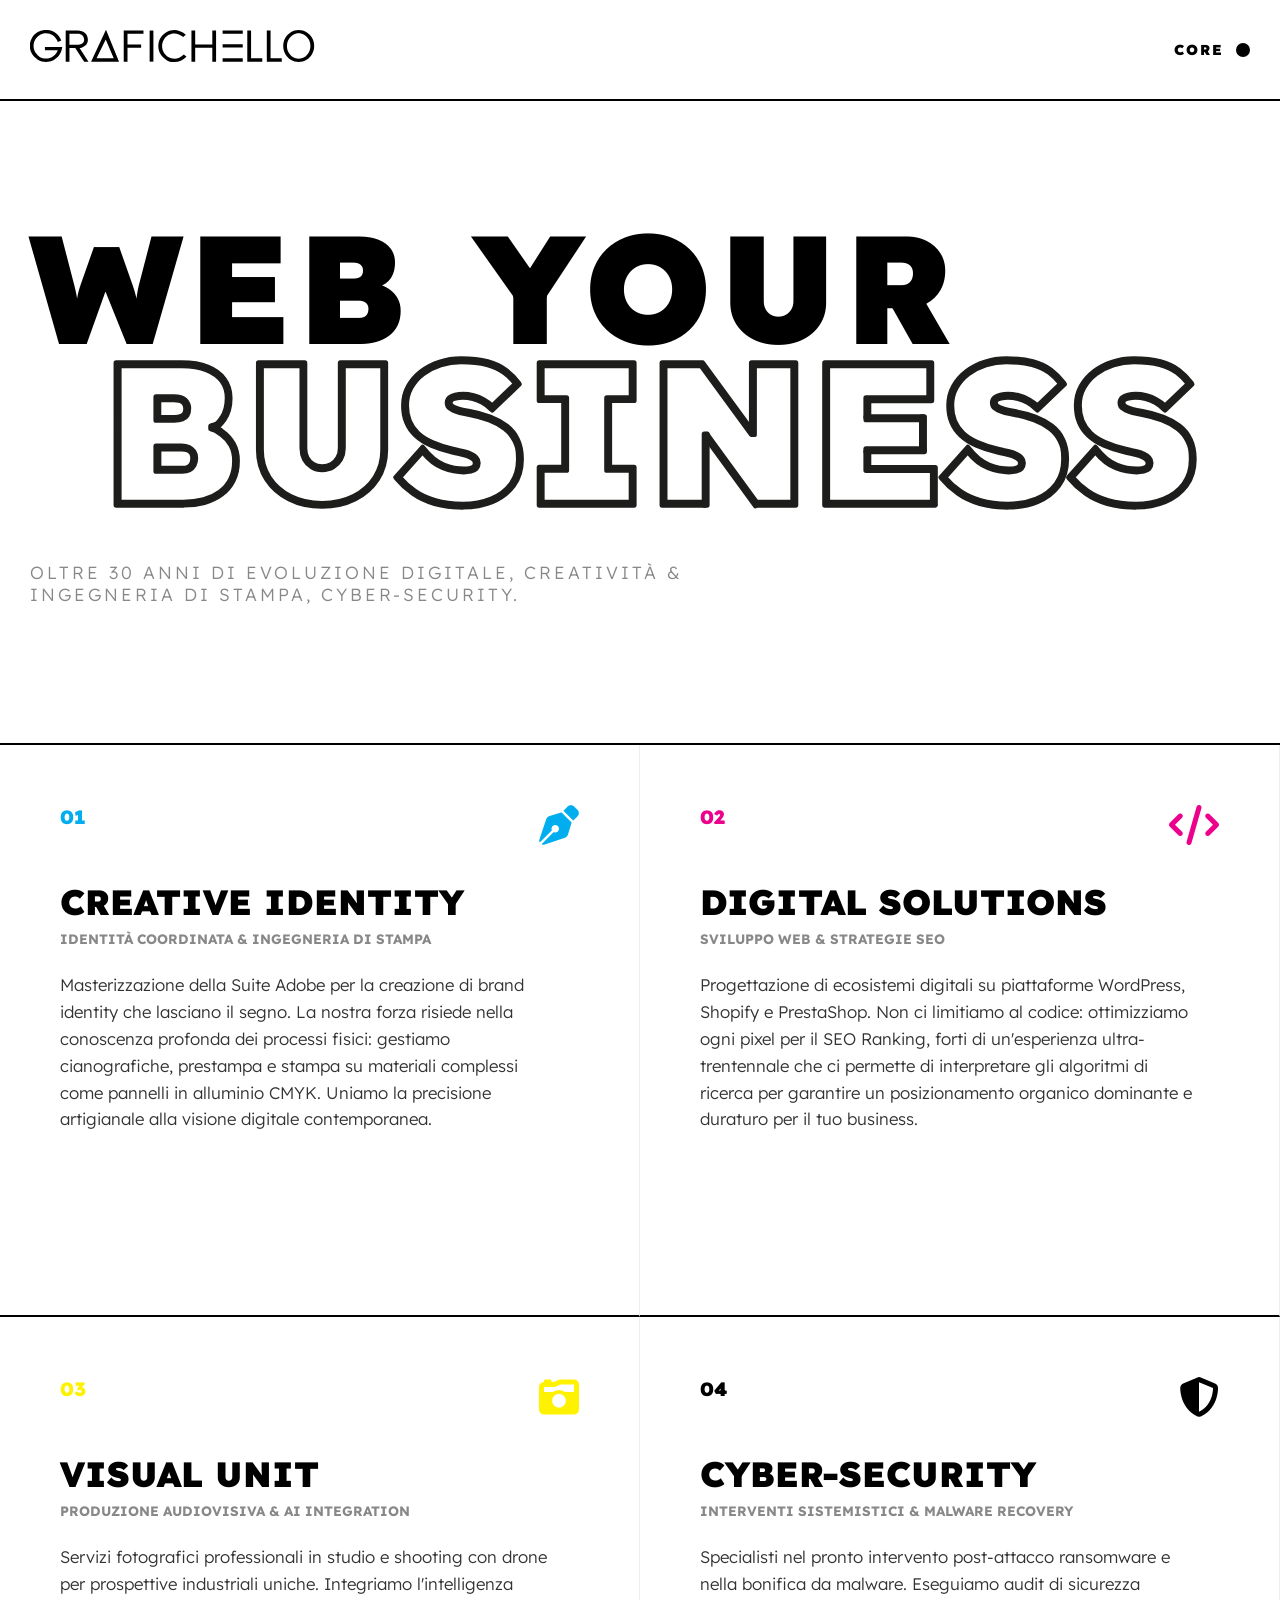
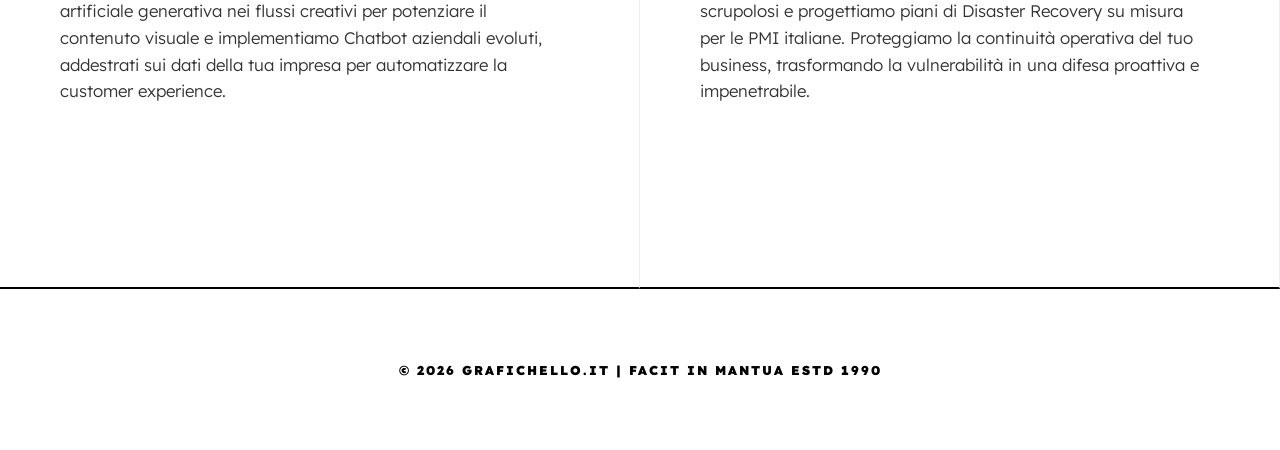
==== index.html @ f099e1cc "Update index.html" ====
<!DOCTYPE html>
<html lang="it">
<head>
    <meta charset="UTF-8">
    <meta name="viewport" content="width=device-width, initial-scale=1.0">
    <title>GRAFICHELLO | WEB YOUR BUSINESS</title>
    <meta name="description" content="Oltre 30 anni di esperienza in Progettazione Grafica, Soluzioni Digitali e Cyber-Security. Eccellenza tecnica a Mantova.">
    <link rel="stylesheet" href="https://cdnjs.cloudflare.com/ajax/libs/font-awesome/6.4.0/css/all.min.css">
    <link href="https://fonts.googleapis.com/css2?family=Lexend+Deca:wght@300;900&display=swap" rel="stylesheet">
    <link rel="stylesheet" href="assets/css/style.css">
    <link rel="icon" type="image/png" href="favicon.png">
    <link rel="apple-touch-icon" href="favicon.png">
</head>
<body>

<nav class="nav-elite">
    <div class="nav-container">
        <div class="logo-area">
            <a href="/">
                <svg id="Livello_1" xmlns="http://www.w3.org/2000/svg" viewBox="200 1150 2450 300" class="logo-grafichello">
  <path d="M266.9,1404.3c-21.1-12.6-37.9-29.1-50.2-49.8-12.4-20.7-18.5-43.6-18.5-68.5s6.1-47.6,18.5-68.3c12.4-20.7,29.1-37.3,50.2-49.8,20.9-12.6,44.5-18.8,70.4-18.8s53.8,7.6,76.9,22.8c23,15.2,41.1,37.7,54.2,67.3l-29.3,12.9c-11.4-26.3-25.9-45.3-43.6-57.1-17.7-11.6-37.1-17.5-58.2-17.5s-37.1,4.8-53.3,14.3c-16,9.7-28.9,22.6-38.8,39.2-9.7,16.4-14.6,34.8-14.6,55s4.9,38.8,14.6,55.2c9.9,16.6,22.8,29.5,38.8,39.2,16.2,9.5,33.9,14.3,53.3,14.3s45.3-7.4,64.3-22.1c18.8-14.6,31-31,36.1-49.1h-109.8v-28.5h149l-3,16.6c-4.4,21.5-12.9,40.7-25.9,57.3-12.9,16.7-28.9,29.9-48.1,39.8-19.2,9.7-40.1,14.6-62.6,14.6s-49.5-6.3-70.4-18.8Z"/>
  <path d="M664.2,1421.3l-76.3-116.2h-49.8v116.2h-32.1v-266.7h102.7c26.3,0,47.7,7.4,64.9,22.4,14.8,14.1,22.4,32.9,22.6,56.7,0,19.6-6.5,35.6-19.2,47.9-7.8,7.2-16.6,12.4-25.9,15.8-14.1,5.1-22.6,7.6-26.1,7.6l76.3,116.2h-37.1ZM617,1276.1c4.8-.4,10.7-1.5,17.7-3.4,7-2.1,13.3-5.5,18.6-10.5,7-6.7,10.5-16,10.5-28s-4.6-28.9-13.7-37.5c-10.3-9.1-24.2-13.7-41.1-13.7h-71v93.4h70c1.1,0,4.2-.2,8.9-.4Z"/>
  <path d="M723.4,1421.3l128-273.6,111.7,273.6h-239.7ZM849.2,1230.5l-78.8,162.3h147.4l-68.7-162.3Z"/>
  <path d="M1003.4,1421.3v-266.7h169.3v28.5h-137v90.4h116.8v28.3h-116.8v119.5h-32.3Z"/>
  <path d="M1225.4,1421.3v-266.7h32.3v266.7h-32.3Z"/>
  <path d="M1368.6,1406.2c-21.1-12.6-37.9-29.1-50.2-49.8s-18.5-43.6-18.5-68.5,6.1-47.6,18.5-68.3c12.4-20.7,29.1-37.3,50.2-49.8,20.9-12.6,44.5-18.8,70.2-18.8s65.8,12.9,97,38.8l-22.8,19.8c-25.1-20-49.7-30.1-74.2-30.1s-36.9,4.8-53.1,14.3c-16,9.7-28.9,22.6-38.8,39.2-9.7,16.4-14.6,34.8-14.6,55s4.9,38.8,14.6,55.2c9.9,16.6,22.8,29.5,38.8,39.2,16.2,9.5,33.9,14.3,53.1,14.3,27.4,0,54-12,79.9-36l23,19.6c-31.6,29.9-66,44.7-102.9,44.7s-49.1-6.3-70.2-18.6Z"/>
  <path d="M1762.7,1421.3v-118.9h-146.7v118.9h-32.1v-266.7h32.1v119.3h146.7v-119.3h32.3v266.7h-32.3Z"/>
  <path d="M1851,1182.5v-28.3h172.7v28.3h-172.7ZM1851,1300.5v-28.3h172.5v28.3h-172.5ZM1851,1421.3v-28.5h172.5v28.5h-172.5Z"/>
  <path d="M2062.6,1421.3v-266.7h32.3v238.2h96.1v28.5h-128.4Z"/>
  <path d="M2229.8,1421.3v-266.7h32.3v238.2h96.1v28.5h-128.4Z"/>
  <path d="M2435.9,1405.5c-20.2-12.6-36.1-29.3-47.9-50-11.6-20.5-17.5-43.4-17.5-68.1s5.9-47.6,17.5-68.3c11.8-20.5,27.8-37.3,47.9-49.8s42.4-18.8,67.2-18.8,47.2,6.3,67.3,18.8c20.2,12.6,36.1,29.3,47.9,49.8,11.6,20.7,17.5,43.4,17.5,68.3s-5.9,47.6-17.5,68.1c-11.8,20.7-27.8,37.5-47.9,50-20.2,12.6-42.6,18.8-67.3,18.8s-47-6.3-67.2-18.8ZM2553,1381.5c15-9.5,27.2-22.6,36.5-39,9.3-16.6,13.9-34.8,13.9-55.2s-4.6-38.6-13.9-55.2c-9.3-16.4-21.5-29.5-36.5-39-15.2-9.5-31.8-14.3-50-14.3s-34.6,4.8-49.8,14.3c-15,9.5-27.2,22.6-36.5,39-9.3,16.6-14.1,34.8-14.1,55.2s4.8,38.6,14.1,55.2c9.3,16.4,21.5,29.5,36.5,39,15.2,9.5,31.8,14.3,49.8,14.3s34.8-4.8,50-14.3Z"/>
</svg>
            </a>
        </div>
        
        <div class="nav-trigger" id="menuToggle">
            <span class="trigger-text" id="triggerText">CORE</span>
            <div class="dot"></div>
        </div>
    </div>
</nav>

<div class="menu-overlay" id="menuOverlay">
    <ul class="nav-massive">
        <li class="h-cyan"><a href="#creative">01_CREATIVE IDENTITY</a></li>
        <li class="h-magenta"><a href="#digital">02_DIGITAL SOLUTIONS</a></li>
        <li class="h-yellow"><a href="#visual">03_VISUAL UNIT</a></li>
        <li class="h-black"><a href="#security">04_CYBER-SECURITY</a></li>
    </ul>
</div>

<header class="hero-brutal">
  <h1 class="hero-title">
    WEB YOUR <br>
    <span class="business-svg-container">
        <svg id="Livello_1" xmlns="http://www.w3.org/2000/svg" viewBox="0 1000 2834 400" preserveAspectRatio="xMinYMid meet">
            <style>
                /* Classe per svuotare le lettere e fare solo il bordo */
                .business-outline { 
                    fill: none !important; 
                    stroke: #1d1d1b; /* Colore nero, puoi cambiarlo in CSS */
                    stroke-width: 12px; 
                    stroke-linejoin: round; 
                }
            </style>
            <g class="business-outline">
                <path d="M356.9,1355.6h-156.8v-330.2h152.2c23.7,0,44.1,3.3,60.6,10,16.7,6.7,29.6,16.2,38.4,28.4,8.8,12.2,13.3,26.7,13.3,43s-4.6,36.8-13.8,49.9l-.9,1.2c-6.3,9.1-9.4,13.6-18.4,17.2,4.2,1.7,6.6,3.5,10.3,6.4,1.4,1.1,3.1,2.3,5.1,3.8,10.8,7.8,19.4,17.4,25.5,28.6,6.1,11.2,9.2,24.2,9.2,38.5s-3.2,32.7-9.6,45.6c-6.4,12.9-15.5,23.8-27.1,32.4-11.5,8.5-25,14.9-39.9,19-14.8,4.1-31.1,6.1-48.3,6.1ZM206.6,1349.1h150.4c16.6,0,32.3-2,46.6-5.9,14.2-3.9,26.9-9.9,37.8-18,10.8-8,19.2-18.1,25.2-30.1,5.9-12,8.9-26.4,8.9-42.7s-2.8-25.2-8.4-35.5c-5.6-10.3-13.5-19.2-23.6-26.4-2.1-1.5-3.8-2.8-5.3-3.9-5.6-4.3-7.5-5.7-18.2-8.3v-6.2c15.2-3.9,16.9-6.3,24.9-17.8l.9-1.2c8.4-12,12.6-27.6,12.6-46.3s-4.1-28.2-12.1-39.3c-8.1-11.2-20.1-20-35.6-26.2-15.7-6.3-35.3-9.5-58.2-9.5h-145.7v317.4ZM354.2,1276.9h-61.5v-58.2h59.2c6.9,0,12.8,1.1,17.5,3.3,4.9,2.3,8.6,5.5,11.3,9.5,2.7,4.1,4,9.1,4,14.9s-1.2,11.9-3.6,16.5c-2.5,4.8-6.1,8.4-10.7,10.7-4.4,2.2-9.9,3.3-16.2,3.3ZM299.1,1270.5h55.1c5.3,0,9.8-.9,13.4-2.7,3.4-1.7,6-4.3,7.8-7.9,1.9-3.7,2.9-8.2,2.9-13.6s-1-8.4-2.9-11.4c-2-3-4.9-5.4-8.6-7.2-3.9-1.8-8.9-2.7-14.8-2.7h-52.8v45.4ZM335.2,1158.5h-42.5v-54.5h41.6c12,0,20.6,2.5,26,7.6,5.4,5.1,8.2,11.7,8.2,19.7s-1.2,10.7-3.4,14.8c-2.4,4.2-6.2,7.4-11.3,9.5-4.9,2-11.1,3-18.6,3ZM299.1,1152.1h36.1c6.6,0,12.1-.9,16.1-2.5,3.8-1.6,6.5-3.8,8.1-6.7,1.7-3,2.6-6.9,2.6-11.6s-2-11.1-6.2-15c-4.2-3.9-11.4-5.8-21.6-5.8h-35.2v41.7Z"/>
                <path d="M678.4,1358.3c-28.4,0-54.1-5.6-76.1-16.8-22.2-11.2-39.8-26.7-52.4-46.2-12.6-19.5-19-42.2-19-67.4v-202.6h107.3v198.4c0,8.4,1.7,15.9,5.2,22.3,3.4,6.4,8.2,11.5,14.3,15.2,6.1,3.7,13.1,5.5,20.8,5.5s15.7-1.9,22-5.6c6.3-3.7,11.3-8.8,15-15.3,3.7-6.4,5.6-13.9,5.6-22.2v-198.4h104.9v202.6c0,25.2-6.4,47.9-19,67.4-12.6,19.5-30.2,35.1-52.4,46.2-22.1,11.1-47.7,16.8-76.1,16.8ZM537.3,1031.8v196.1c0,23.9,6.1,45.4,18,63.9,12,18.5,28.7,33.3,49.9,44,21.2,10.7,45.8,16.1,73.3,16.1s52.1-5.4,73.3-16.1c21.1-10.6,37.9-25.4,49.9-44,11.9-18.5,18-40,18-63.9v-196.1h-92.1v192c0,9.5-2.2,18-6.4,25.4-4.3,7.4-10.1,13.3-17.3,17.6-7.3,4.3-15.7,6.5-25.2,6.5s-17-2.2-24.1-6.5c-7.1-4.3-12.7-10.2-16.7-17.7-3.9-7.4-5.9-15.9-5.9-25.3v-192h-94.4Z"/>
                <path d="M1005.4,1360.2c-24.5,0-46.5-2.8-65.4-8.2-18.9-5.5-35.7-13.3-50-23.4-14.2-10-27.1-21.8-38.3-35.3l-1.8-2.1,62.2-69.7,2.4,3c15,19.2,30.8,32,46.9,38.1,16.4,6.2,31.9,9.3,46.3,9.3s10.7-.5,15-1.5c4-.9,7.1-2.4,9.1-4.5,1.9-1.9,2.8-4.4,2.8-7.9s-1-5.8-3.1-8c-2.3-2.5-5.5-4.6-9.4-6.5-4.2-1.9-8.7-3.6-13.6-4.9-5-1.4-9.9-2.5-14.6-3.4-4.8-.9-9.1-1.9-12.9-2.8-18.5-4.3-35.1-9.7-49.1-15.9-14.1-6.3-26.1-13.9-35.6-22.8-9.6-8.9-16.8-19.3-21.4-30.8-4.6-11.4-6.9-24.4-6.9-38.7s3.8-31.2,11.3-44.6c7.4-13.3,17.5-24.8,30-34.3,12.4-9.4,26.7-16.8,42.6-21.8,15.8-5,32.4-7.5,49.3-7.5,24.5,0,45.3,2.3,61.9,6.8,16.7,4.6,30.9,11.2,42.2,19.7,11.3,8.5,21.2,18.5,29.4,29.8l1.6,2.3-62.5,60-2.2-2.1c-6.6-6.3-13.5-11.5-20.6-15.5-7.1-4-14.5-7-22.1-8.9-14.5-3.7-30.1-3.5-39.9-1.4-4.4,1-7.8,2.5-10.2,4.4-2,1.7-3,3.9-3,7s1.3,5.3,4,7.4c3.3,2.4,7.5,4.5,12.6,6.3,5.3,1.8,10.6,3.2,15.8,4.3,5.4,1.1,9.9,1.9,13.5,2.5,17.1,3.1,33,7.4,47.3,12.9,14.4,5.5,27.2,12.5,38,20.8,11,8.5,19.6,19.1,25.5,31.7,5.9,12.6,8.9,27.6,8.9,44.6,0,24.3-6.2,45.1-18.4,61.6-12.2,16.4-28.7,29-49.2,37.4-20.3,8.3-43.3,12.5-68.3,12.5ZM858.4,1291.3c10.4,12.1,22.3,22.9,35.3,32,13.7,9.6,29.9,17.2,48.1,22.4,18.3,5.3,39.7,8,63.6,8s46.3-4,65.9-12c19.4-7.9,35-19.8,46.5-35.2,11.4-15.4,17.2-34.8,17.2-57.8s-2.8-30.2-8.3-41.9c-5.5-11.7-13.4-21.5-23.6-29.3-10.3-7.9-22.6-14.6-36.4-19.9-13.9-5.3-29.5-9.5-46.1-12.6-3.7-.6-8.3-1.5-13.7-2.6-5.5-1.1-11.1-2.6-16.6-4.5-5.7-2-10.5-4.4-14.3-7.2-4.4-3.2-6.6-7.4-6.6-12.5s1.8-9,5.3-12c3.2-2.6,7.5-4.6,12.9-5.8,10.8-2.3,27.4-2.5,42.9,1.4,8.1,2.1,16.1,5.3,23.7,9.6,6.8,3.8,13.4,8.6,19.7,14.3l54.1-51.9c-7.5-9.9-16.3-18.7-26.3-26.2-10.7-8-24.2-14.3-40.1-18.7-16-4.4-36.3-6.6-60.2-6.6s-32.2,2.4-47.4,7.2c-15.2,4.8-28.8,11.8-40.7,20.8-11.8,8.9-21.3,19.8-28.3,32.3-6.9,12.4-10.5,26.3-10.5,41.5s2.2,25.6,6.5,36.3c4.3,10.6,10.9,20.2,19.8,28.5,8.9,8.4,20.3,15.6,33.8,21.6,13.6,6.1,29.8,11.3,48,15.5,3.7.9,7.9,1.8,12.6,2.8,4.9.9,9.9,2.1,15,3.5,5.2,1.4,10.1,3.2,14.6,5.3,4.7,2.2,8.5,4.8,11.4,7.9,3.2,3.4,4.8,7.6,4.8,12.4s-1.6,9.4-4.6,12.5c-2.9,2.9-7,5-12.2,6.2-4.8,1.1-10.3,1.7-16.5,1.7-15.1,0-31.5-3.3-48.5-9.7-16.4-6.2-32.3-18.6-47.3-37.1l-53.4,59.8Z"/>
                <path d="M1403.2,1355.6h-220.1v-87.4h56.9v-155.5h-56.9v-87.4h220.1v87.4h-56.9v155.5h56.9v87.4ZM1189.5,1349.1h207.3v-74.5h-56.9v-168.3h56.9v-74.5h-207.3v74.5h56.9v168.3h-56.9v74.5Z"/>
                <polygon points="1778.8 1355.6 1685.4 1355.6 1685.4 1349.1 1772.3 1349.1 1772.3 1031.8 1682.6 1031.8 1682.6 1191.7 1676.1 1191.7 1559.3 1031.8 1474.9 1031.8 1474.9 1349.1 1567.9 1349.1 1567.9 1355.6 1468.5 1355.6 1468.5 1025.4 1562.6 1025.4 1676.1 1180.9 1676.1 1025.4 1778.8 1025.4 1778.8 1355.6"/>
                <path d="M2103,1355.6h-256.7v-330.2h248.3v87.4h-146.2v38.8h-6.4v-45.2h146.2v-74.5h-235.5v317.4h243.8v-74.5h-154.5v-43.7h6.4v37.3h154.5v87.4ZM2077.6,1226.5h-6.4v-75.9h6.4v75.9Z"/>
                <path d="M2271.9,1360.2c-24.5,0-46.5-2.8-65.4-8.2-18.9-5.5-35.7-13.3-50-23.4-14.2-10-27.1-21.8-38.3-35.3l-1.8-2.1,62.2-69.7,2.4,3c15,19.2,30.8,32,46.9,38.1,16.4,6.2,31.9,9.3,46.3,9.3s10.7-.5,15-1.5c4-.9,7.1-2.4,9.1-4.5,1.9-1.9,2.8-4.4,2.8-7.9s-1-5.8-3.1-8c-2.3-2.5-5.5-4.6-9.4-6.5-4.2-1.9-8.7-3.6-13.6-4.9-5-1.4-9.9-2.5-14.6-3.4-4.8-.9-9.1-1.9-12.9-2.8-18.5-4.3-35.1-9.7-49.1-15.9-14.1-6.3-26.1-13.9-35.6-22.8-9.6-8.9-16.8-19.3-21.4-30.8-4.6-11.4-6.9-24.4-6.9-38.7s3.8-31.2,11.3-44.6c7.4-13.3,17.5-24.8,30-34.3,12.4-9.4,26.7-16.8,42.6-21.8,15.8-5,32.4-7.5,49.3-7.5,24.5,0,45.3,2.3,61.9,6.8,16.7,4.6,30.9,11.2,42.2,19.7,11.3,8.5,21.2,18.5,29.4,29.8l1.6,2.3-62.5,60-2.2-2.1c-6.6-6.3-13.5-11.5-20.6-15.5-7.1-4-14.5-7-22.1-8.9-14.5-3.7-30.1-3.5-39.9-1.4-4.4,1-7.8,2.5-10.2,4.4-2,1.7-3,3.9-3,7s1.3,5.3,4,7.4c3.3,2.4,7.5,4.5,12.6,6.3,5.3,1.8,10.6,3.2,15.8,4.3,5.4,1.1,9.9,1.9,13.5,2.5,17.1,3.1,33,7.4,47.3,12.9,14.4,5.5,27.2,12.5,38,20.8,11,8.5,19.6,19.1,25.5,31.7,5.9,12.6,8.9,27.6,8.9,44.6,0,24.3-6.2,45.1-18.4,61.6-12.2,16.4-28.7,29-49.2,37.4-20.3,8.3-43.3,12.5-68.3,12.5ZM2124.9,1291.3c10.4,12.1,22.3,22.9,35.3,32,13.7,9.6,29.9,17.2,48.1,22.4,18.3,5.3,39.7,8,63.6,8s46.3-4,65.9-12c19.4-7.9,35-19.8,46.5-35.2,11.4-15.4,17.2-34.8,17.2-57.8s-2.8-30.2-8.3-41.9c-5.5-11.7-13.4-21.5-23.6-29.3-10.3-7.9-22.6-14.6-36.4-19.9-13.9-5.3-29.5-9.5-46.1-12.6-3.7-.6-8.3-1.5-13.7-2.6-5.5-1.1-11.1-2.6-16.6-4.5-5.7-2-10.5-4.4-14.3-7.2-4.4-3.2-6.6-7.4-6.6-12.5s1.8-9,5.3-12c3.2-2.6,7.5-4.6,12.9-5.8,10.8-2.3,27.4-2.5,42.9,1.4,8.1,2.1,16.1,5.3,23.7,9.6,6.8,3.8,13.4,8.6,19.7,14.3l54.1-51.9c-7.5-9.9-16.3-18.7-26.3-26.2-10.7-8-24.2-14.3-40.1-18.7-16-4.4-36.3-6.6-60.2-6.6s-32.2,2.4-47.4,7.2c-15.2,4.8-28.8,11.8-40.7,20.8-11.8,8.9-21.3,19.8-28.3,32.3-6.9,12.4-10.5,26.3-10.5,41.5s2.2,25.6,6.5,36.3c4.3,10.6,10.9,20.2,19.8,28.5,8.9,8.4,20.3,15.6,33.8,21.6,13.6,6.1,29.8,11.3,48,15.5,3.7.9,7.9,1.8,12.6,2.8,4.9.9,9.9,2.1,15,3.5,5.2,1.4,10.1,3.2,14.6,5.3,4.7,2.2,8.5,4.8,11.4,7.9,3.2,3.4,4.8,7.6,4.8,12.4s-1.6,9.4-4.6,12.5c-2.9,2.9-7,5-12.2,6.2-4.8,1.1-10.3,1.7-16.5,1.7-15.1,0-31.5-3.3-48.5-9.7-16.4-6.2-32.3-18.6-47.3-37.1l-53.4,59.8Z"/>
                <path d="M2568.3,1360.2c-24.5,0-46.5-2.8-65.4-8.2-18.9-5.5-35.7-13.3-50-23.4-14.2-10-27.1-21.8-38.3-35.3l-1.8-2.1,62.2-69.7,2.4,3c15,19.2,30.8,32,46.9,38.1,16.4,6.2,31.9,9.3,46.3,9.3s10.7-.5,15-1.5c4-.9,7.1-2.4,9.1-4.5,1.9-1.9,2.8-4.4,2.8-7.9s-1-5.8-3.1-8c-2.3-2.5-5.5-4.6-9.4-6.5-4.2-1.9-8.7-3.6-13.6-4.9-5-1.4-9.9-2.5-14.6-3.4-4.8-.9-9.1-1.9-12.9-2.8-18.5-4.3-35.1-9.7-49.1-15.9-14.1-6.3-26.1-13.9-35.6-22.8-9.6-8.9-16.8-19.3-21.4-30.8-4.6-11.4-6.9-24.4-6.9-38.7s3.8-31.2,11.3-44.6c7.4-13.3,17.5-24.8,30-34.3,12.4-9.4,26.7-16.8,42.6-21.8,15.8-5,32.4-7.5,49.3-7.5,24.5,0,45.3,2.3,61.9,6.8,16.7,4.6,30.9,11.2,42.2,19.7,11.3,8.5,21.2,18.5,29.4,29.8l1.6,2.3-62.5,60-2.2-2.1c-6.6-6.3-13.5-11.5-20.6-15.5-7.1-4-14.5-7-22.1-8.9-14.5-3.7-30.1-3.5-39.9-1.4-4.4,1-7.8,2.5-10.2,4.4-2,1.7-3,3.9-3,7s1.3,5.3,4,7.4c3.3,2.4,7.5,4.5,12.6,6.3,5.3,1.8,10.6,3.2,15.8,4.3,5.4,1.1,9.9,1.9,13.5,2.5,17.1,3.1,33,7.4,47.3,12.9,14.4,5.5,27.2,12.5,38,20.8,11,8.5,19.6,19.1,25.5,31.7,5.9,12.6,8.9,27.6,8.9,44.6,0,24.3-6.2,45.1-18.4,61.6-12.2,16.4-28.7,29-49.2,37.4-20.3,8.3-43.3,12.5-68.3,12.5ZM2421.4,1291.3c10.4,12.1,22.3,22.9,35.3,32,13.7,9.6,29.9,17.2,48.1,22.4,18.3,5.3,39.7,8,63.6,8s46.3-4,65.9-12c19.4-7.9,35-19.8,46.5-35.2,11.4-15.4,17.2-34.8,17.2-57.8s-2.8-30.2-8.3-41.9c-5.5-11.7-13.4-21.5-23.6-29.3-10.3-7.9-22.6-14.6-36.4-19.9-13.9-5.3-29.5-9.5-46.1-12.6-3.7-.6-8.3-1.5-13.7-2.6-5.5-1.1-11.1-2.6-16.6-4.5-5.7-2-10.5-4.4-14.3-7.2-4.4-3.2-6.6-7.4-6.6-12.5s1.8-9,5.3-12c3.2-2.6,7.5-4.6,12.9-5.8,10.8-2.3,27.4-2.5,42.9,1.4,8.1,2.1,16.1,5.3,23.7,9.6,6.8,3.8,13.4,8.6,19.7,14.3l54.1-51.9c-7.5-9.9-16.3-18.7-26.3-26.2-10.7-8-24.2-14.3-40.1-18.7-16-4.4-36.3-6.6-60.2-6.6s-32.2,2.4-47.4,7.2c-15.2,4.8-28.8,11.8-40.7,20.8-11.8,8.9-21.3,19.8-28.3,32.3-6.9,12.4-10.5,26.3-10.5,41.5s2.2,25.6,6.5,36.3c4.3,10.6,10.9,20.2,19.8,28.5,8.9,8.4,20.3,15.6,33.8,21.6,13.6,6.1,29.8,11.3,48,15.5,3.7.9,7.9,1.8,12.6,2.8,4.9.9,9.9,2.1,15,3.5,5.2,1.4,10.1,3.2,14.6,5.3,4.7,2.2,8.5,4.8,11.4,7.9,3.2,3.4,4.8,7.6,4.8,12.4s-1.6,9.4-4.6,12.5c-2.9,2.9-7,5-12.2,6.2-4.8,1.1-10.3,1.7-16.5,1.7-15.1,0-31.5-3.3-48.5-9.7-16.4-6.2-32.3-18.6-47.3-37.1l-53.4,59.8Z"/>
                <rect x="1942.2" y="1150.7" width="132.2" height="6.4"/>
                <rect x="1942" y="1225" width="135.6" height="6.4"/>
                <rect x="1625.9" y="1173.1" width="6.4" height="199.7" transform="translate(-437.3 1205.7) rotate(-36.1)"/>
                <rect x="1566.4" y="1190.5" width="6.4" height="165.1"/>
            </g>
        </svg>
    </span>
</h1>

<p class="hero-sub">
    OLTRE 30 ANNI DI EVOLUZIONE DIGITALE,<br class="m-break"> 
    CREATIVITÀ & INGEGNERIA DI&nbsp;STAMPA,<br class="m-break"> 
    CYBER-SECURITY.
</p>
</header>

<section class="grid-cmyk">
    <div class="cmyk-card" id="creative">
        <div class="card-body">
            <div class="header-card">
                <span class="cmyk-num c-text">01</span>
                <i class="fa-solid fa-pen-nib c-text"></i>
            </div>
            <div class="content-card">
                <h2>CREATIVE IDENTITY</h2>
                <span class="sub-it">Identità Coordinata & Ingegneria di Stampa</span>
                <p>Masterizzazione della Suite Adobe per la creazione di brand identity che lasciano il segno. La nostra forza risiede nella conoscenza profonda dei processi fisici: gestiamo cianografiche, prestampa e stampa su materiali complessi come pannelli in alluminio CMYK. Uniamo la precisione artigianale alla visione digitale contemporanea.</p>
            </div>
        </div>
    </div>

    <div class="cmyk-card" id="digital">
        <div class="card-body">
            <div class="header-card">
                <span class="cmyk-num m-text">02</span>
                <i class="fa-solid fa-code m-text"></i>
            </div>
            <div class="content-card">
                <h2>DIGITAL SOLUTIONS</h2>
                <span class="sub-it">Sviluppo Web & Strategie SEO</span>
                <p>Progettazione di ecosistemi digitali su piattaforme WordPress, Shopify e PrestaShop. Non ci limitiamo al codice: ottimizziamo ogni pixel per il SEO Ranking, forti di un'esperienza ultra-trentennale che ci permette di interpretare gli algoritmi di ricerca per garantire un posizionamento organico dominante e duraturo per il tuo business.</p>
            </div>
        </div>
    </div>

    <div class="cmyk-card" id="visual">
        <div class="card-body">
            <div class="header-card">
                <span class="cmyk-num y-text">03</span>
                <i class="fa-solid fa-camera-retro y-text"></i>
            </div>
            <div class="content-card">
                <h2>VISUAL UNIT</h2>
                <span class="sub-it">Produzione Audiovisiva & AI Integration</span>
                <p>Servizi fotografici professionali in studio e shooting con drone per prospettive industriali uniche. Integriamo l'intelligenza artificiale generativa nei flussi creativi per potenziare il contenuto visuale e implementiamo Chatbot aziendali evoluti, addestrati sui dati della tua impresa per automatizzare la customer experience.</p>
            </div>
        </div>
    </div>

    <div class="cmyk-card" id="security">
        <div class="card-body">
            <div class="header-card">
                <span class="cmyk-num k-text">04</span>
                <i class="fa-solid fa-shield-halved k-text"></i>
            </div>
            <div class="content-card">
                <h2>CYBER-SECURITY</h2>
                <span class="sub-it">Interventi Sistemistici & Malware Recovery</span>
                <p>Specialisti nel pronto intervento post-attacco ransomware e nella bonifica da malware. Eseguiamo audit di sicurezza scrupolosi e progettiamo piani di Disaster Recovery su misura per le PMI italiane. Proteggiamo la continuità operativa del tuo business, trasformando la vulnerabilità in una difesa proattiva e impenetrabile.</p>
            </div>
        </div>
    </div>
</section>

<footer class="footer-raw">
    <p>© 2026 GRAFICHELLO.IT | FACIT IN MANTUA ESTD 1990</p>
</footer>

<script>
    const toggle = document.getElementById('menuToggle');
    const overlay = document.getElementById('menuOverlay');
    const text = document.getElementById('triggerText');
    toggle.onclick = () => {
        overlay.classList.toggle('active');
        text.innerText = overlay.classList.contains('active') ? 'HOME' : 'CORE';
    };
</script>
</body>
</html>
---- assets/css/style.css ----
:root {
    --cyan: #00aeef;
    --magenta: #ec008c;
    --yellow: #fff200;
    --black: #000000;
    --white: #ffffff;
    --gray-meta: #888888;
}

body { background: var(--white); font-family: 'Lexend Deca', sans-serif; margin: 0; text-transform: uppercase; color: var(--black); }

/* Dimensioni Logo */
.logo-grafichello {
    height: 35px;
    width: auto;
    fill: var(--black);
    transition: fill 0.3s ease;
}

/* Quando il menu CORE è attivo, il logo diventa bianco */
.menu-overlay.active ~ .nav-elite .logo-grafichello {
    fill: var(--white);
}

/* Nav & CORE/HOME */
.nav-elite { padding: 30px; border-bottom: 2px solid var(--black); position: sticky; top: 0; background: white; z-index: 1000; }
.nav-container { 
    display: flex; 
    justify-content: space-between; /* Spinge Logo a sinistra e CORE a destra */
    align-items: center;
    width: 100%; /* Essenziale per il distanziamento */
}

@media (max-width: 768px) {
    .nav-elite {
        padding: 20px 25px; /* Più compatto su mobile */
    }
    .logo-grafichello {
        height: 25px; /* Logo leggermente più piccolo per bilanciare CORE */
    }
}
.nav-trigger { cursor: pointer; display: flex; align-items: center; gap: 12px; }
.trigger-text { font-weight: 900; font-size: 0.9rem; letter-spacing: 2px; }
.dot { width: 14px; height: 14px; background: var(--black); border-radius: 50%; transition: 0.3s; }
.nav-trigger:hover .dot { transform: scale(1.3); background: var(--magenta); }

/* Menu Overlay */
.menu-overlay { position: fixed; top: 0; left: 0; width: 100%; height: 100vh; background: var(--black); color: white; display: flex; align-items: center; padding: 50px; transform: translateY(-100%); transition: 0.5s cubic-bezier(0.8, 0, 0.2, 1); z-index: 999; }
.menu-overlay.active { transform: translateY(0); }
.nav-massive { list-style: none; padding: 0; }
.nav-massive li { margin-bottom: 20px; }
.nav-massive li a { color: white; text-decoration: none; font-size: 6vw; font-weight: 900; line-height: 1; transition: 0.3s; }

/* --- HOVER DINAMICO MENU CMYK --- */
.nav-massive li:nth-child(1) a:hover { color: var(--cyan); }
.nav-massive li:nth-child(2) a:hover { color: var(--magenta); }
.nav-massive li:nth-child(3) a:hover { color: var(--yellow); }
.nav-massive li:nth-child(4) a:hover { color: #555; } /* Grigio per Cyber su fondo nero */

/* --- SEZIONE HERO --- */
.hero-brutal { 
    padding: 120px 30px; 
    border-bottom: 2px solid var(--black); 
}

.hero-title { 
    font-size: clamp(3rem, 12vw, 10rem); 
    font-weight: 900; 
    line-height: 0.85; 
    letter-spacing: 0.04em; 
    margin: 0; 
}

.stroke {
    color: transparent; /* Scompare il corpo, resta solo il bordo */
    -webkit-text-stroke: 1.5px var(--black); /* Bordo netto e sottile */
    display: inline-block;
    letter-spacing: 0.05em;
    /* Questo evita che i bordi si sovrappongano male all'interno */
    paint-order: stroke fill; 
    stroke-linejoin: round;
}

/*  */

.hero-sub { 
    margin-top: 30px; 
    font-weight: 300; 
    letter-spacing: 3px; 
    font-size: 1.1rem; 
    color: var(--gray-meta); 
}

/* Gestione interruzioni riga: attive solo su mobile */
.m-break {
    display: block;
}

/* Su schermi grandi (Desktop), ignoriamo gli 'a capo' per far scorrere il testo */
@media (min-width: 768px) {
    .m-break {
        display: none;
    }
    .hero-sub {
        max-width: 800px; /* Evita che la riga diventi infinita */
    }
}

/* Fix per la N troppo distante: se 0.03em è ancora troppo, prova 0.02em */
.hero-title span[style*="margin-right"] {
    margin-right: 0.03em !important; 
}

/* CMYK Cards Base */
.grid-cmyk { display: grid; grid-template-columns: repeat(2, 1fr); }
.cmyk-card { min-height: 450px; padding: 60px; border-right: 1px solid #eee; border-bottom: 2px solid var(--black); transition: 0.4s cubic-bezier(0.16, 1, 0.3, 1); background: white; }
.header-card { display: flex; justify-content: space-between; align-items: flex-start; margin-bottom: 40px; }
.cmyk-num { font-size: 1.2rem; font-weight: 900; }
.card-body i { font-size: 2.5rem; }
.content-card h2 { font-weight: 900; font-size: 2.2rem; margin: 0; line-height: 1; transition: color 0.3s; }
.sub-it { font-size: 0.85rem; color: var(--gray-meta); display: block; margin-top: 10px; font-weight: 700; transition: color 0.3s; }
.content-card p { margin-top: 25px; text-transform: none; font-size: 1.05rem; line-height: 1.6; font-weight: 300; max-width: 500px; color: #333; transition: color 0.3s; }

/* Colori delle icone e numeri di default */
.c-text { color: var(--cyan); }
.m-text { color: var(--magenta); }
.y-text { color: var(--yellow); }
.k-text { color: var(--black); }

/* --- HOVER DINAMICO CARD CMYK --- */
/* 01 Cyan */
.cmyk-card#creative:hover { background-color: var(--cyan); border-color: var(--cyan); }
/* 02 Magenta */
.cmyk-card#digital:hover { background-color: var(--magenta); border-color: var(--magenta); }
/* 03 Yellow */
.cmyk-card#visual:hover { background-color: var(--yellow); border-color: var(--yellow); }
/* 04 Black */
.cmyk-card#security:hover { background-color: var(--black); border-color: var(--black); }

/* Cambio colore testi in bianco per hover (tranne il giallo) */
.cmyk-card:hover h2, 
.cmyk-card:hover p, 
.cmyk-card:hover .sub-it, 
.cmyk-card:hover .cmyk-num, 
.cmyk-card:hover i { 
    color: white !important; 
}

/* Fix per card Gialla (testo nero su giallo) */
.cmyk-card#visual:hover h2, 
.cmyk-card#visual:hover p, 
.cmyk-card#visual:hover .sub-it, 
.cmyk-card#visual:hover .cmyk-num, 
.cmyk-card#visual:hover i { 
    color: var(--black) !important; 
}

/* Responsive */
@media (max-width: 992px) {
    .grid-cmyk { grid-template-columns: 1fr; }
    .cmyk-card { padding: 40px 30px; }
}
.footer-raw { padding: 60px 30px; text-align: center; font-weight: 900; font-size: 0.8rem; letter-spacing: 2px; }
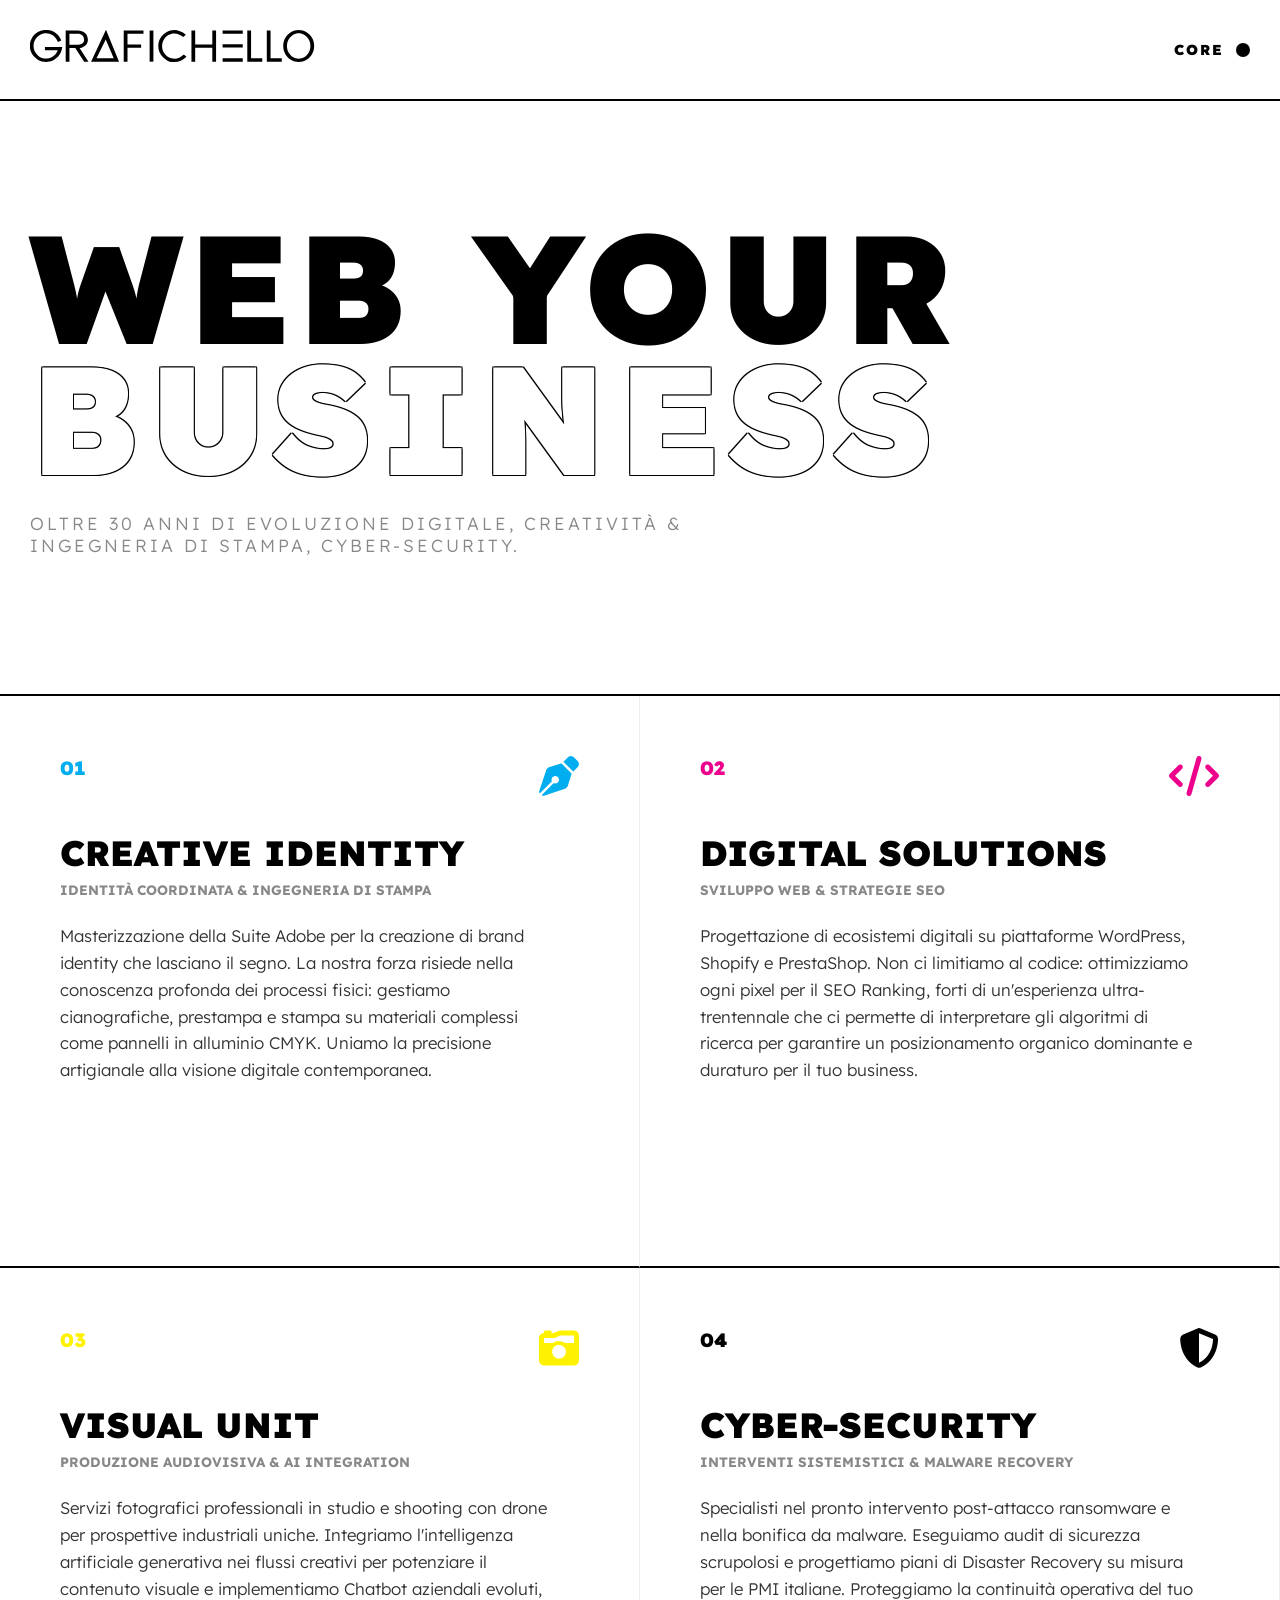
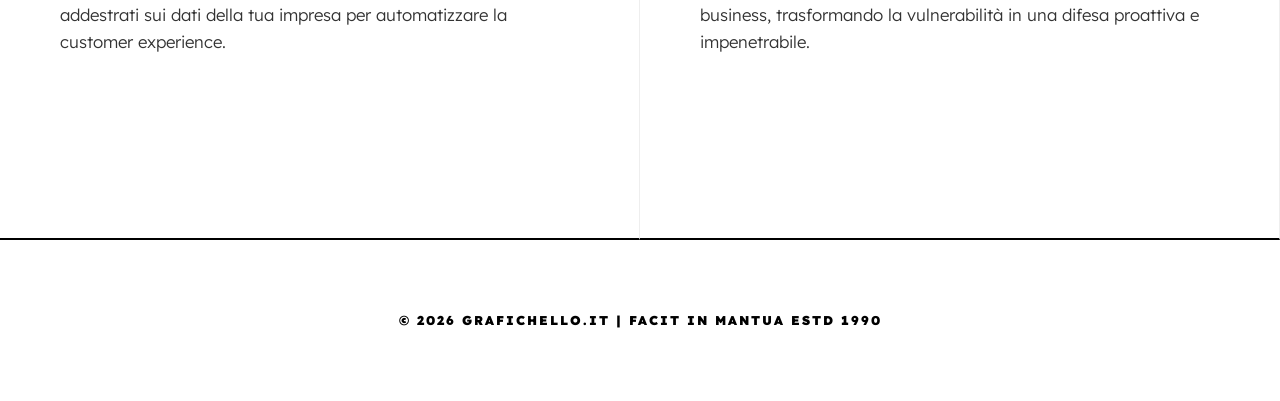
==== commit 1cb59cd3: "Update index.html" ====
--- a/index.html
+++ b/index.html
@@ -50,35 +50,9 @@
 </div>
 
 <header class="hero-brutal">
-  <h1 class="hero-title">
-    WEB YOUR <br>
-    <span class="business-svg-container">
-        <svg id="Livello_1" xmlns="http://www.w3.org/2000/svg" viewBox="0 1000 2834 400" preserveAspectRatio="xMinYMid meet">
-            <style>
-                /* Classe per svuotare le lettere e fare solo il bordo */
-                .business-outline { 
-                    fill: none !important; 
-                    stroke: #1d1d1b; /* Colore nero, puoi cambiarlo in CSS */
-                    stroke-width: 12px; 
-                    stroke-linejoin: round; 
-                }
-            </style>
-            <g class="business-outline">
-                <path d="M356.9,1355.6h-156.8v-330.2h152.2c23.7,0,44.1,3.3,60.6,10,16.7,6.7,29.6,16.2,38.4,28.4,8.8,12.2,13.3,26.7,13.3,43s-4.6,36.8-13.8,49.9l-.9,1.2c-6.3,9.1-9.4,13.6-18.4,17.2,4.2,1.7,6.6,3.5,10.3,6.4,1.4,1.1,3.1,2.3,5.1,3.8,10.8,7.8,19.4,17.4,25.5,28.6,6.1,11.2,9.2,24.2,9.2,38.5s-3.2,32.7-9.6,45.6c-6.4,12.9-15.5,23.8-27.1,32.4-11.5,8.5-25,14.9-39.9,19-14.8,4.1-31.1,6.1-48.3,6.1ZM206.6,1349.1h150.4c16.6,0,32.3-2,46.6-5.9,14.2-3.9,26.9-9.9,37.8-18,10.8-8,19.2-18.1,25.2-30.1,5.9-12,8.9-26.4,8.9-42.7s-2.8-25.2-8.4-35.5c-5.6-10.3-13.5-19.2-23.6-26.4-2.1-1.5-3.8-2.8-5.3-3.9-5.6-4.3-7.5-5.7-18.2-8.3v-6.2c15.2-3.9,16.9-6.3,24.9-17.8l.9-1.2c8.4-12,12.6-27.6,12.6-46.3s-4.1-28.2-12.1-39.3c-8.1-11.2-20.1-20-35.6-26.2-15.7-6.3-35.3-9.5-58.2-9.5h-145.7v317.4ZM354.2,1276.9h-61.5v-58.2h59.2c6.9,0,12.8,1.1,17.5,3.3,4.9,2.3,8.6,5.5,11.3,9.5,2.7,4.1,4,9.1,4,14.9s-1.2,11.9-3.6,16.5c-2.5,4.8-6.1,8.4-10.7,10.7-4.4,2.2-9.9,3.3-16.2,3.3ZM299.1,1270.5h55.1c5.3,0,9.8-.9,13.4-2.7,3.4-1.7,6-4.3,7.8-7.9,1.9-3.7,2.9-8.2,2.9-13.6s-1-8.4-2.9-11.4c-2-3-4.9-5.4-8.6-7.2-3.9-1.8-8.9-2.7-14.8-2.7h-52.8v45.4ZM335.2,1158.5h-42.5v-54.5h41.6c12,0,20.6,2.5,26,7.6,5.4,5.1,8.2,11.7,8.2,19.7s-1.2,10.7-3.4,14.8c-2.4,4.2-6.2,7.4-11.3,9.5-4.9,2-11.1,3-18.6,3ZM299.1,1152.1h36.1c6.6,0,12.1-.9,16.1-2.5,3.8-1.6,6.5-3.8,8.1-6.7,1.7-3,2.6-6.9,2.6-11.6s-2-11.1-6.2-15c-4.2-3.9-11.4-5.8-21.6-5.8h-35.2v41.7Z"/>
-                <path d="M678.4,1358.3c-28.4,0-54.1-5.6-76.1-16.8-22.2-11.2-39.8-26.7-52.4-46.2-12.6-19.5-19-42.2-19-67.4v-202.6h107.3v198.4c0,8.4,1.7,15.9,5.2,22.3,3.4,6.4,8.2,11.5,14.3,15.2,6.1,3.7,13.1,5.5,20.8,5.5s15.7-1.9,22-5.6c6.3-3.7,11.3-8.8,15-15.3,3.7-6.4,5.6-13.9,5.6-22.2v-198.4h104.9v202.6c0,25.2-6.4,47.9-19,67.4-12.6,19.5-30.2,35.1-52.4,46.2-22.1,11.1-47.7,16.8-76.1,16.8ZM537.3,1031.8v196.1c0,23.9,6.1,45.4,18,63.9,12,18.5,28.7,33.3,49.9,44,21.2,10.7,45.8,16.1,73.3,16.1s52.1-5.4,73.3-16.1c21.1-10.6,37.9-25.4,49.9-44,11.9-18.5,18-40,18-63.9v-196.1h-92.1v192c0,9.5-2.2,18-6.4,25.4-4.3,7.4-10.1,13.3-17.3,17.6-7.3,4.3-15.7,6.5-25.2,6.5s-17-2.2-24.1-6.5c-7.1-4.3-12.7-10.2-16.7-17.7-3.9-7.4-5.9-15.9-5.9-25.3v-192h-94.4Z"/>
-                <path d="M1005.4,1360.2c-24.5,0-46.5-2.8-65.4-8.2-18.9-5.5-35.7-13.3-50-23.4-14.2-10-27.1-21.8-38.3-35.3l-1.8-2.1,62.2-69.7,2.4,3c15,19.2,30.8,32,46.9,38.1,16.4,6.2,31.9,9.3,46.3,9.3s10.7-.5,15-1.5c4-.9,7.1-2.4,9.1-4.5,1.9-1.9,2.8-4.4,2.8-7.9s-1-5.8-3.1-8c-2.3-2.5-5.5-4.6-9.4-6.5-4.2-1.9-8.7-3.6-13.6-4.9-5-1.4-9.9-2.5-14.6-3.4-4.8-.9-9.1-1.9-12.9-2.8-18.5-4.3-35.1-9.7-49.1-15.9-14.1-6.3-26.1-13.9-35.6-22.8-9.6-8.9-16.8-19.3-21.4-30.8-4.6-11.4-6.9-24.4-6.9-38.7s3.8-31.2,11.3-44.6c7.4-13.3,17.5-24.8,30-34.3,12.4-9.4,26.7-16.8,42.6-21.8,15.8-5,32.4-7.5,49.3-7.5,24.5,0,45.3,2.3,61.9,6.8,16.7,4.6,30.9,11.2,42.2,19.7,11.3,8.5,21.2,18.5,29.4,29.8l1.6,2.3-62.5,60-2.2-2.1c-6.6-6.3-13.5-11.5-20.6-15.5-7.1-4-14.5-7-22.1-8.9-14.5-3.7-30.1-3.5-39.9-1.4-4.4,1-7.8,2.5-10.2,4.4-2,1.7-3,3.9-3,7s1.3,5.3,4,7.4c3.3,2.4,7.5,4.5,12.6,6.3,5.3,1.8,10.6,3.2,15.8,4.3,5.4,1.1,9.9,1.9,13.5,2.5,17.1,3.1,33,7.4,47.3,12.9,14.4,5.5,27.2,12.5,38,20.8,11,8.5,19.6,19.1,25.5,31.7,5.9,12.6,8.9,27.6,8.9,44.6,0,24.3-6.2,45.1-18.4,61.6-12.2,16.4-28.7,29-49.2,37.4-20.3,8.3-43.3,12.5-68.3,12.5ZM858.4,1291.3c10.4,12.1,22.3,22.9,35.3,32,13.7,9.6,29.9,17.2,48.1,22.4,18.3,5.3,39.7,8,63.6,8s46.3-4,65.9-12c19.4-7.9,35-19.8,46.5-35.2,11.4-15.4,17.2-34.8,17.2-57.8s-2.8-30.2-8.3-41.9c-5.5-11.7-13.4-21.5-23.6-29.3-10.3-7.9-22.6-14.6-36.4-19.9-13.9-5.3-29.5-9.5-46.1-12.6-3.7-.6-8.3-1.5-13.7-2.6-5.5-1.1-11.1-2.6-16.6-4.5-5.7-2-10.5-4.4-14.3-7.2-4.4-3.2-6.6-7.4-6.6-12.5s1.8-9,5.3-12c3.2-2.6,7.5-4.6,12.9-5.8,10.8-2.3,27.4-2.5,42.9,1.4,8.1,2.1,16.1,5.3,23.7,9.6,6.8,3.8,13.4,8.6,19.7,14.3l54.1-51.9c-7.5-9.9-16.3-18.7-26.3-26.2-10.7-8-24.2-14.3-40.1-18.7-16-4.4-36.3-6.6-60.2-6.6s-32.2,2.4-47.4,7.2c-15.2,4.8-28.8,11.8-40.7,20.8-11.8,8.9-21.3,19.8-28.3,32.3-6.9,12.4-10.5,26.3-10.5,41.5s2.2,25.6,6.5,36.3c4.3,10.6,10.9,20.2,19.8,28.5,8.9,8.4,20.3,15.6,33.8,21.6,13.6,6.1,29.8,11.3,48,15.5,3.7.9,7.9,1.8,12.6,2.8,4.9.9,9.9,2.1,15,3.5,5.2,1.4,10.1,3.2,14.6,5.3,4.7,2.2,8.5,4.8,11.4,7.9,3.2,3.4,4.8,7.6,4.8,12.4s-1.6,9.4-4.6,12.5c-2.9,2.9-7,5-12.2,6.2-4.8,1.1-10.3,1.7-16.5,1.7-15.1,0-31.5-3.3-48.5-9.7-16.4-6.2-32.3-18.6-47.3-37.1l-53.4,59.8Z"/>
-                <path d="M1403.2,1355.6h-220.1v-87.4h56.9v-155.5h-56.9v-87.4h220.1v87.4h-56.9v155.5h56.9v87.4ZM1189.5,1349.1h207.3v-74.5h-56.9v-168.3h56.9v-74.5h-207.3v74.5h56.9v168.3h-56.9v74.5Z"/>
-                <polygon points="1778.8 1355.6 1685.4 1355.6 1685.4 1349.1 1772.3 1349.1 1772.3 1031.8 1682.6 1031.8 1682.6 1191.7 1676.1 1191.7 1559.3 1031.8 1474.9 1031.8 1474.9 1349.1 1567.9 1349.1 1567.9 1355.6 1468.5 1355.6 1468.5 1025.4 1562.6 1025.4 1676.1 1180.9 1676.1 1025.4 1778.8 1025.4 1778.8 1355.6"/>
-                <path d="M2103,1355.6h-256.7v-330.2h248.3v87.4h-146.2v38.8h-6.4v-45.2h146.2v-74.5h-235.5v317.4h243.8v-74.5h-154.5v-43.7h6.4v37.3h154.5v87.4ZM2077.6,1226.5h-6.4v-75.9h6.4v75.9Z"/>
-                <path d="M2271.9,1360.2c-24.5,0-46.5-2.8-65.4-8.2-18.9-5.5-35.7-13.3-50-23.4-14.2-10-27.1-21.8-38.3-35.3l-1.8-2.1,62.2-69.7,2.4,3c15,19.2,30.8,32,46.9,38.1,16.4,6.2,31.9,9.3,46.3,9.3s10.7-.5,15-1.5c4-.9,7.1-2.4,9.1-4.5,1.9-1.9,2.8-4.4,2.8-7.9s-1-5.8-3.1-8c-2.3-2.5-5.5-4.6-9.4-6.5-4.2-1.9-8.7-3.6-13.6-4.9-5-1.4-9.9-2.5-14.6-3.4-4.8-.9-9.1-1.9-12.9-2.8-18.5-4.3-35.1-9.7-49.1-15.9-14.1-6.3-26.1-13.9-35.6-22.8-9.6-8.9-16.8-19.3-21.4-30.8-4.6-11.4-6.9-24.4-6.9-38.7s3.8-31.2,11.3-44.6c7.4-13.3,17.5-24.8,30-34.3,12.4-9.4,26.7-16.8,42.6-21.8,15.8-5,32.4-7.5,49.3-7.5,24.5,0,45.3,2.3,61.9,6.8,16.7,4.6,30.9,11.2,42.2,19.7,11.3,8.5,21.2,18.5,29.4,29.8l1.6,2.3-62.5,60-2.2-2.1c-6.6-6.3-13.5-11.5-20.6-15.5-7.1-4-14.5-7-22.1-8.9-14.5-3.7-30.1-3.5-39.9-1.4-4.4,1-7.8,2.5-10.2,4.4-2,1.7-3,3.9-3,7s1.3,5.3,4,7.4c3.3,2.4,7.5,4.5,12.6,6.3,5.3,1.8,10.6,3.2,15.8,4.3,5.4,1.1,9.9,1.9,13.5,2.5,17.1,3.1,33,7.4,47.3,12.9,14.4,5.5,27.2,12.5,38,20.8,11,8.5,19.6,19.1,25.5,31.7,5.9,12.6,8.9,27.6,8.9,44.6,0,24.3-6.2,45.1-18.4,61.6-12.2,16.4-28.7,29-49.2,37.4-20.3,8.3-43.3,12.5-68.3,12.5ZM2124.9,1291.3c10.4,12.1,22.3,22.9,35.3,32,13.7,9.6,29.9,17.2,48.1,22.4,18.3,5.3,39.7,8,63.6,8s46.3-4,65.9-12c19.4-7.9,35-19.8,46.5-35.2,11.4-15.4,17.2-34.8,17.2-57.8s-2.8-30.2-8.3-41.9c-5.5-11.7-13.4-21.5-23.6-29.3-10.3-7.9-22.6-14.6-36.4-19.9-13.9-5.3-29.5-9.5-46.1-12.6-3.7-.6-8.3-1.5-13.7-2.6-5.5-1.1-11.1-2.6-16.6-4.5-5.7-2-10.5-4.4-14.3-7.2-4.4-3.2-6.6-7.4-6.6-12.5s1.8-9,5.3-12c3.2-2.6,7.5-4.6,12.9-5.8,10.8-2.3,27.4-2.5,42.9,1.4,8.1,2.1,16.1,5.3,23.7,9.6,6.8,3.8,13.4,8.6,19.7,14.3l54.1-51.9c-7.5-9.9-16.3-18.7-26.3-26.2-10.7-8-24.2-14.3-40.1-18.7-16-4.4-36.3-6.6-60.2-6.6s-32.2,2.4-47.4,7.2c-15.2,4.8-28.8,11.8-40.7,20.8-11.8,8.9-21.3,19.8-28.3,32.3-6.9,12.4-10.5,26.3-10.5,41.5s2.2,25.6,6.5,36.3c4.3,10.6,10.9,20.2,19.8,28.5,8.9,8.4,20.3,15.6,33.8,21.6,13.6,6.1,29.8,11.3,48,15.5,3.7.9,7.9,1.8,12.6,2.8,4.9.9,9.9,2.1,15,3.5,5.2,1.4,10.1,3.2,14.6,5.3,4.7,2.2,8.5,4.8,11.4,7.9,3.2,3.4,4.8,7.6,4.8,12.4s-1.6,9.4-4.6,12.5c-2.9,2.9-7,5-12.2,6.2-4.8,1.1-10.3,1.7-16.5,1.7-15.1,0-31.5-3.3-48.5-9.7-16.4-6.2-32.3-18.6-47.3-37.1l-53.4,59.8Z"/>
-                <path d="M2568.3,1360.2c-24.5,0-46.5-2.8-65.4-8.2-18.9-5.5-35.7-13.3-50-23.4-14.2-10-27.1-21.8-38.3-35.3l-1.8-2.1,62.2-69.7,2.4,3c15,19.2,30.8,32,46.9,38.1,16.4,6.2,31.9,9.3,46.3,9.3s10.7-.5,15-1.5c4-.9,7.1-2.4,9.1-4.5,1.9-1.9,2.8-4.4,2.8-7.9s-1-5.8-3.1-8c-2.3-2.5-5.5-4.6-9.4-6.5-4.2-1.9-8.7-3.6-13.6-4.9-5-1.4-9.9-2.5-14.6-3.4-4.8-.9-9.1-1.9-12.9-2.8-18.5-4.3-35.1-9.7-49.1-15.9-14.1-6.3-26.1-13.9-35.6-22.8-9.6-8.9-16.8-19.3-21.4-30.8-4.6-11.4-6.9-24.4-6.9-38.7s3.8-31.2,11.3-44.6c7.4-13.3,17.5-24.8,30-34.3,12.4-9.4,26.7-16.8,42.6-21.8,15.8-5,32.4-7.5,49.3-7.5,24.5,0,45.3,2.3,61.9,6.8,16.7,4.6,30.9,11.2,42.2,19.7,11.3,8.5,21.2,18.5,29.4,29.8l1.6,2.3-62.5,60-2.2-2.1c-6.6-6.3-13.5-11.5-20.6-15.5-7.1-4-14.5-7-22.1-8.9-14.5-3.7-30.1-3.5-39.9-1.4-4.4,1-7.8,2.5-10.2,4.4-2,1.7-3,3.9-3,7s1.3,5.3,4,7.4c3.3,2.4,7.5,4.5,12.6,6.3,5.3,1.8,10.6,3.2,15.8,4.3,5.4,1.1,9.9,1.9,13.5,2.5,17.1,3.1,33,7.4,47.3,12.9,14.4,5.5,27.2,12.5,38,20.8,11,8.5,19.6,19.1,25.5,31.7,5.9,12.6,8.9,27.6,8.9,44.6,0,24.3-6.2,45.1-18.4,61.6-12.2,16.4-28.7,29-49.2,37.4-20.3,8.3-43.3,12.5-68.3,12.5ZM2421.4,1291.3c10.4,12.1,22.3,22.9,35.3,32,13.7,9.6,29.9,17.2,48.1,22.4,18.3,5.3,39.7,8,63.6,8s46.3-4,65.9-12c19.4-7.9,35-19.8,46.5-35.2,11.4-15.4,17.2-34.8,17.2-57.8s-2.8-30.2-8.3-41.9c-5.5-11.7-13.4-21.5-23.6-29.3-10.3-7.9-22.6-14.6-36.4-19.9-13.9-5.3-29.5-9.5-46.1-12.6-3.7-.6-8.3-1.5-13.7-2.6-5.5-1.1-11.1-2.6-16.6-4.5-5.7-2-10.5-4.4-14.3-7.2-4.4-3.2-6.6-7.4-6.6-12.5s1.8-9,5.3-12c3.2-2.6,7.5-4.6,12.9-5.8,10.8-2.3,27.4-2.5,42.9,1.4,8.1,2.1,16.1,5.3,23.7,9.6,6.8,3.8,13.4,8.6,19.7,14.3l54.1-51.9c-7.5-9.9-16.3-18.7-26.3-26.2-10.7-8-24.2-14.3-40.1-18.7-16-4.4-36.3-6.6-60.2-6.6s-32.2,2.4-47.4,7.2c-15.2,4.8-28.8,11.8-40.7,20.8-11.8,8.9-21.3,19.8-28.3,32.3-6.9,12.4-10.5,26.3-10.5,41.5s2.2,25.6,6.5,36.3c4.3,10.6,10.9,20.2,19.8,28.5,8.9,8.4,20.3,15.6,33.8,21.6,13.6,6.1,29.8,11.3,48,15.5,3.7.9,7.9,1.8,12.6,2.8,4.9.9,9.9,2.1,15,3.5,5.2,1.4,10.1,3.2,14.6,5.3,4.7,2.2,8.5,4.8,11.4,7.9,3.2,3.4,4.8,7.6,4.8,12.4s-1.6,9.4-4.6,12.5c-2.9,2.9-7,5-12.2,6.2-4.8,1.1-10.3,1.7-16.5,1.7-15.1,0-31.5-3.3-48.5-9.7-16.4-6.2-32.3-18.6-47.3-37.1l-53.4,59.8Z"/>
-                <rect x="1942.2" y="1150.7" width="132.2" height="6.4"/>
-                <rect x="1942" y="1225" width="135.6" height="6.4"/>
-                <rect x="1625.9" y="1173.1" width="6.4" height="199.7" transform="translate(-437.3 1205.7) rotate(-36.1)"/>
-                <rect x="1566.4" y="1190.5" width="6.4" height="165.1"/>
-            </g>
-        </svg>
-    </span>
+   <h1 class="hero-title">
+    WEB YOUR<br>
+    <span class="stroke">BUSI<span style="margin-right: 0.03em;">N</span>ESS</span>
 </h1>
 
 <p class="hero-sub">
@@ -161,3 +135,5 @@
 </script>
 </body>
 </html>
+
+
--- a/assets/css/style.css
+++ b/assets/css/style.css
@@ -24,13 +24,11 @@
 
 /* Nav & CORE/HOME */
 .nav-elite { padding: 30px; border-bottom: 2px solid var(--black); position: sticky; top: 0; background: white; z-index: 1000; }
-.nav-container { 
-    display: flex; 
-    justify-content: space-between; /* Spinge Logo a sinistra e CORE a destra */
-    align-items: center;
-    width: 100%; /* Essenziale per il distanziamento */
-}
-
+.nav-container { display: flex; justify-content: space-between; align-items: center; }
+.nav-trigger { cursor: pointer; display: flex; align-items: center; gap: 12px; }
+.trigger-text { font-weight: 900; font-size: 0.9rem; letter-spacing: 2px; }
+.dot { width: 14px; height: 14px; background: var(--black); border-radius: 50%; transition: 0.3s; }
+.nav-trigger:hover .dot { transform: scale(1.3); background: var(--magenta); }
 @media (max-width: 768px) {
     .nav-elite {
         padding: 20px 25px; /* Più compatto su mobile */
@@ -39,10 +37,9 @@
         height: 25px; /* Logo leggermente più piccolo per bilanciare CORE */
     }
 }
-.nav-trigger { cursor: pointer; display: flex; align-items: center; gap: 12px; }
-.trigger-text { font-weight: 900; font-size: 0.9rem; letter-spacing: 2px; }
-.dot { width: 14px; height: 14px; background: var(--black); border-radius: 50%; transition: 0.3s; }
-.nav-trigger:hover .dot { transform: scale(1.3); background: var(--magenta); }
+
+
+
 
 /* Menu Overlay */
 .menu-overlay { position: fixed; top: 0; left: 0; width: 100%; height: 100vh; background: var(--black); color: white; display: flex; align-items: center; padding: 50px; transform: translateY(-100%); transition: 0.5s cubic-bezier(0.8, 0, 0.2, 1); z-index: 999; }
@@ -72,16 +69,16 @@
 }
 
 .stroke {
-    color: transparent; /* Scompare il corpo, resta solo il bordo */
-    -webkit-text-stroke: 1.5px var(--black); /* Bordo netto e sottile */
+    color: white; /* Il corpo della lettera è bianco */
+    /* Creiamo un finto bordo sottile e interno usando l'ombra */
+    text-shadow: 
+        -1px -1px 0 #000,  
+         1px -1px 0 #000,
+        -1px  1px 0 #000,
+         1px  1px 0 #000;
     display: inline-block;
     letter-spacing: 0.05em;
-    /* Questo evita che i bordi si sovrappongano male all'interno */
-    paint-order: stroke fill; 
-    stroke-linejoin: round;
 }
-
-/*  */
 
 .hero-sub { 
     margin-top: 30px; 
@@ -162,3 +159,4 @@
 }
 .footer-raw { padding: 60px 30px; text-align: center; font-weight: 900; font-size: 0.8rem; letter-spacing: 2px; }
 
+
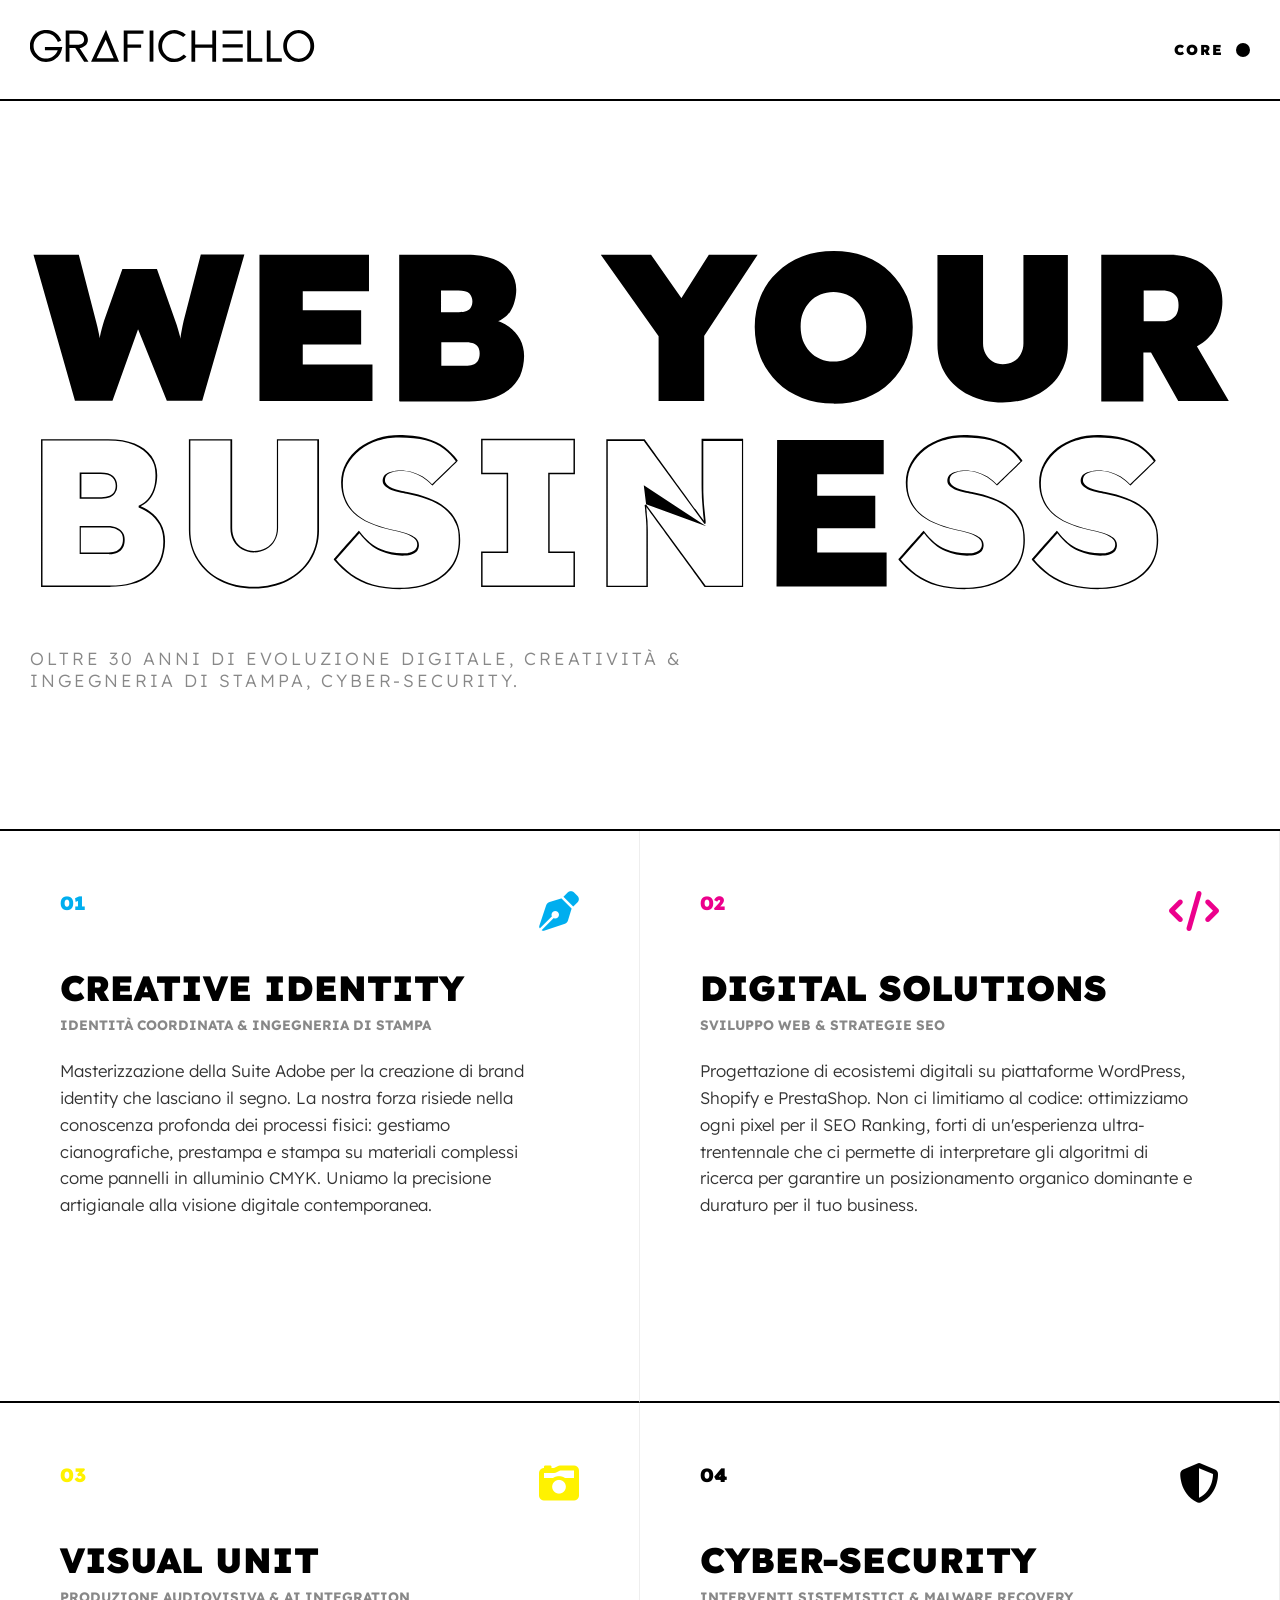
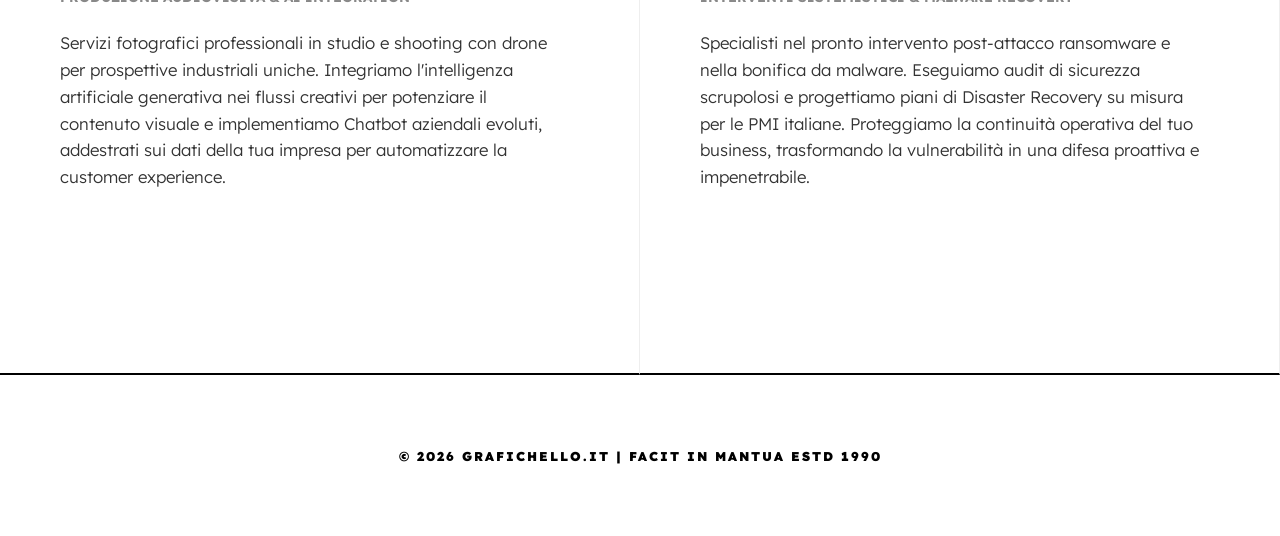
==== commit c60de8e5: "Update index.html" ====
--- a/index.html
+++ b/index.html
@@ -50,16 +50,35 @@
 </div>
 
 <header class="hero-brutal">
-   <h1 class="hero-title">
-    WEB YOUR<br>
-    <span class="stroke">BUSI<span style="margin-right: 0.03em;">N</span>ESS</span>
-</h1>
+    <div class="business-svg-container">
+        <svg id="Livello_1" xmlns="http://www.w3.org/2000/svg" viewBox="200 210 420 135" class="business-full-svg">
+            <g>
+                <path class="st-fill" d="M215.5,272l-14.3-50.4h15.6l5.9,22.8c.4,1.5.7,2.9,1,4.3.3,1.4.5,2.6.6,3.8s.3,2.2.3,3.2c0,1,.1,1.8.1,2.4h-1.2c0-1.2,0-2.5.1-3.9,0-1.4.3-2.9.5-4.5.3-1.6.8-3.4,1.4-5.4l6.3-17.8h11.9l6.3,17.8c.7,1.9,1.2,3.7,1.6,5.3.4,1.6.7,3.1.8,4.5.2,1.4.3,2.7.3,3.9h-1.1v-1.9c0-.7,0-1.5,0-2.4,0-.9,0-1.8.2-2.8,0-1,.2-2,.4-3.1.2-1.1.4-2.3.7-3.5l5.9-22.8h15l-14.5,50.4h-12.2l-10.9-27.1h1.9l-9.7,27.1h-13Z"/>
+                <path class="st-fill" d="M279,272v-50.4h37.7v12.6h-22.8v25.2h24v12.6h-39ZM286.4,252.5v-11.8h27.6v11.8h-27.6Z"/>
+                <path class="st-fill" d="M327.1,272v-50.4h23.2c3.6,0,6.7.5,9.3,1.5,2.5,1,4.4,2.4,5.8,4.2,1.3,1.8,2,4,2,6.4s-.7,5.5-2.1,7.5c-1.4,2-3.4,3.3-6,4l-.2-1.4c2.2.5,4.1,1.4,5.8,2.6,1.6,1.2,2.9,2.6,3.8,4.3.9,1.7,1.4,3.6,1.4,5.8s-.5,4.9-1.4,6.9c-1,1.9-2.3,3.6-4.1,4.9-1.8,1.3-3.8,2.3-6,2.9-2.3.6-4.7.9-7.4.9h-23.9ZM341.5,241.4h6.1c1.1,0,2-.1,2.7-.4.7-.3,1.2-.7,1.5-1.3.3-.6.5-1.2.5-2.1s-.4-2-1.1-2.7c-.7-.7-2-1-3.7-1h-6v7.5ZM341.5,259.8h9.1c.9,0,1.7-.2,2.3-.5.6-.3,1.1-.8,1.4-1.4.3-.6.5-1.4.5-2.3s-.2-1.5-.5-2.1c-.4-.6-.9-1-1.5-1.3-.7-.3-1.5-.5-2.5-.5h-8.7v8.1Z"/>
+                <path class="st-fill" d="M416.4,272v-25.1l.5,3.5-20.4-28.8h17.3l15.6,22.3-9.7-.2,14-22.1h16.8l-19.5,29.6,1.1-4.9v25.7h-15.7Z"/>
+                <path class="st-fill" d="M476.7,272.8c-4,0-7.6-.6-10.9-1.9s-6.2-3.1-8.6-5.5c-2.4-2.4-4.3-5.1-5.7-8.4-1.3-3.2-2-6.7-2-10.5s.7-7.4,2-10.5c1.3-3.2,3.2-6,5.7-8.3,2.4-2.4,5.3-4.2,8.6-5.5s6.9-1.9,10.9-1.9,7.6.6,10.9,1.9c3.3,1.3,6.2,3.1,8.6,5.5,2.4,2.4,4.3,5.1,5.7,8.3,1.3,3.2,2,6.7,2,10.5s-.7,7.4-2,10.6c-1.3,3.2-3.2,6-5.7,8.4-2.4,2.4-5.3,4.2-8.6,5.5-3.3,1.3-6.9,1.9-10.8,1.9ZM476.6,258.4c1.6,0,3.1-.3,4.5-.9s2.6-1.4,3.6-2.5c1-1.1,1.8-2.3,2.4-3.8.6-1.4.8-3,.8-4.8s-.3-3.3-.8-4.8c-.6-1.4-1.3-2.7-2.4-3.8-1-1.1-2.2-1.9-3.6-2.5-1.4-.6-2.9-.9-4.5-.9s-3.1.3-4.5.9c-1.4.6-2.6,1.4-3.6,2.5-1,1.1-1.8,2.3-2.4,3.8-.6,1.4-.8,3-.8,4.8s.3,3.3.8,4.8c.6,1.4,1.3,2.7,2.4,3.8,1,1.1,2.2,1.9,3.6,2.5s2.9.9,4.5.9Z"/>
+                <path class="st-fill" d="M534.9,272.5c-4.4,0-8.2-.9-11.6-2.6-3.4-1.7-6-4-8-7-1.9-3-2.9-6.4-2.9-10.2v-31h15.7v30.4c0,1.4.3,2.6.9,3.7.6,1.1,1.4,1.9,2.4,2.6,1,.6,2.2.9,3.5.9s2.6-.3,3.7-.9c1.1-.6,1.9-1.5,2.5-2.6.6-1.1.9-2.3.9-3.7v-30.4h15.3v31c0,3.8-1,7.2-2.9,10.2-1.9,3-4.6,5.3-8,7-3.4,1.7-7.3,2.6-11.6,2.6Z"/>
+                <path class="st-fill" d="M568.8,272v-50.4h23.6c3.5,0,6.6.7,9.4,2.1,2.7,1.4,4.9,3.3,6.4,5.7,1.5,2.4,2.3,5.2,2.3,8.3s-.8,6.6-2.3,9.2c-1.5,2.6-3.7,4.7-6.4,6.2-2.7,1.5-5.9,2.2-9.4,2.2h-9.1v16.8h-14.5ZM595.3,272l-12.8-22.8,15.9-1.8,14.3,24.6h-17.4ZM583.4,244.5h6.6c1.2,0,2.2-.2,3-.7.8-.5,1.4-1.1,1.8-1.9.4-.8.6-1.8.6-3s-.2-2-.6-2.7c-.4-.7-1-1.3-1.9-1.7-.8-.4-1.9-.6-3.2-.6h-6.3v10.6Z"/>
+            </g>
+            <g>
+                <path class="st-fill" d="M227.6,336h-23.8v-50.9h23.1c3.6,0,6.6.5,9.1,1.5,2.5,1,4.4,2.5,5.8,4.3,1.3,1.9,2,4.1,2,6.6s-.7,5.6-2.1,7.6c-.9,1.3-2.1,2.4-3.6,3.1,1.1.5,2.2,1,3.1,1.7,1.7,1.2,3,2.7,3.9,4.4.9,1.7,1.4,3.7,1.4,6s-.5,4.9-1.4,6.9c-.9,1.9-2.3,3.6-4,4.9-1.7,1.3-3.7,2.3-6,2.9-2.2.6-4.7.9-7.4.9ZM237.4,308c1.6-.7,2.9-1.8,3.8-3.1,1.4-1.9,2-4.4,2-7.3s-.6-4.6-1.9-6.3c-1.3-1.8-3.1-3.2-5.5-4.2-2.4-1-5.4-1.5-8.9-1.5h-22.6v49.9h23.3c2.6,0,5-.3,7.2-.9,2.2-.6,4.1-1.6,5.8-2.8,1.7-1.3,3-2.9,3.9-4.7.9-1.9,1.4-4.1,1.4-6.7s-.5-4.1-1.3-5.8c-.9-1.7-2.2-3.1-3.8-4.2-1-.7-2.2-1.3-3.4-1.8M227.1,324.6h-10v-9.6h9.7c1.2,0,2.2.2,3.1.6.9.4,1.5.9,2,1.6.5.7.7,1.5.7,2.5s-.2,2-.6,2.7c-.4.8-1,1.3-1.8,1.7-.8.4-1.7.6-2.9.6ZM217.6,324.1h9.5c1.1,0,2-.2,2.7-.5.7-.3,1.2-.8,1.6-1.5.4-.7.6-1.5.6-2.5s-.2-1.7-.6-2.2c-.4-.6-1-1-1.8-1.4-.8-.3-1.7-.5-2.9-.5h-9.2v8.6ZM224.6,305.6h-7.5v-9h7.2c1.9,0,3.4.4,4.3,1.2.9.8,1.4,1.9,1.4,3.3s-.2,1.7-.6,2.4c-.4.7-1,1.2-1.8,1.6-.8.3-1.8.5-3,.5ZM217.6,305.1h7c1.1,0,2-.2,2.8-.5.7-.3,1.3-.8,1.6-1.4.4-.6.5-1.3.5-2.1,0-1.2-.4-2.2-1.2-2.9-.8-.7-2.1-1.1-3.9-1.1h-6.7v8Z"/>
+                <path class="st-fill" d="M277,336.5c-4.3,0-8.2-.9-11.5-2.6-3.4-1.7-6-4.1-7.9-7.1-1.9-3-2.9-6.5-2.9-10.4v-31.3h14.9v30.6c0,1.5.3,2.9,1,4.1.6,1.2,1.5,2.1,2.7,2.8,1.1.7,2.4,1,3.8,1s2.9-.3,4.1-1c1.2-.7,2.1-1.6,2.8-2.8.7-1.2,1-2.6,1-4.1v-30.6h14.5v31.3c0,3.9-1,7.4-2.9,10.4-1.9,3-4.6,5.4-7.9,7.1-3.3,1.7-7.2,2.6-11.6,2.6ZM255.2,285.6v30.8c0,3.8.9,7.2,2.8,10.1,1.9,2.9,4.5,5.3,7.8,6.9,3.3,1.7,7.1,2.5,11.3,2.5s8.1-.9,11.3-2.5c3.3-1.7,5.9-4,7.7-6.9,1.9-2.9,2.8-6.3,2.8-10.1v-30.8h-13.5v30.1c0,1.6-.4,3.1-1.1,4.3-.7,1.3-1.7,2.3-3,3-1.2.7-2.7,1.1-4.3,1.1s-2.8-.4-4.1-1.1c-1.2-.7-2.2-1.7-2.9-3-.7-1.3-1-2.7-1-4.3v-30.1h-13.9Z"/>
+                <path class="st-fill" d="M327.6,336.8c-3.6,0-6.9-.4-9.7-1.2-2.8-.8-5.3-2-7.5-3.6-2.1-1.5-4.1-3.4-5.8-5.4v-.2c-.1,0,8.6-9.8,8.6-9.8l.2.2c2.4,3.1,4.8,5.1,7.3,6.1,2.5,1,5,1.5,7.3,1.5s2-.1,2.8-.3c.8-.2,1.4-.5,1.9-1,.4-.5.6-1,.6-1.7s-.2-1.1-.5-1.6c-.4-.5-.9-.9-1.5-1.2-.7-.4-1.4-.7-2.2-1-.8-.3-1.6-.5-2.4-.7-.8-.2-1.6-.3-2.4-.5-2.8-.6-5.3-1.4-7.5-2.4-2.1-1-3.9-2.1-5.4-3.5-1.4-1.3-2.5-2.9-3.2-4.7-.7-1.7-1.1-3.7-1.1-5.9s.6-4.6,1.7-6.6c1.1-2,2.6-3.7,4.5-5.2,1.8-1.4,4-2.5,6.4-3.3,2.4-.7,4.9-1.1,7.5-1.1s6.6.4,9.1,1.1c2.5.7,4.7,1.7,6.4,3,1.7,1.3,3.2,2.8,4.5,4.6v.2c.1,0-8.7,8.5-8.7,8.5l-.2-.2c-1-1.1-2.1-2-3.2-2.7-1.2-.7-2.4-1.2-3.6-1.6-1.2-.4-2.5-.5-3.7-.5s-2.2.1-3.1.4c-.8.2-1.5.6-1.9,1-.4.4-.6,1-.6,1.7s.2,1.1.7,1.6c.5.5,1.2.9,1.9,1.2.8.3,1.7.6,2.6.8.9.2,1.8.4,2.5.5,2.6.5,5.1,1.2,7.3,2.1,2.2.8,4.1,1.9,5.8,3.2,1.7,1.3,2.9,2.9,3.8,4.7.9,1.9,1.3,4,1.3,6.5,0,3.6-.9,6.8-2.7,9.3-1.8,2.5-4.3,4.4-7.4,5.7-3.1,1.3-6.6,1.9-10.4,1.9ZM305.2,326.4c1.6,2,3.5,3.7,5.5,5.2,2.1,1.5,4.6,2.7,7.3,3.5,2.8.8,6,1.2,9.5,1.2s7.2-.6,10.2-1.9c3-1.2,5.4-3.1,7.2-5.5,1.8-2.4,2.7-5.4,2.7-9s-.4-4.5-1.3-6.3c-.8-1.8-2.1-3.3-3.7-4.6-1.6-1.3-3.5-2.3-5.7-3.1-2.2-.8-4.6-1.5-7.2-2-.8-.1-1.6-.3-2.6-.5-.9-.2-1.8-.5-2.7-.8-.8-.3-1.5-.8-2.1-1.3-.6-.5-.9-1.2-.9-1.9s.3-1.5.8-2c.5-.5,1.2-.9,2.2-1.1.9-.2,2-.4,3.2-.4s2.6.2,3.9.5c1.3.4,2.5.9,3.7,1.6,1.1.7,2.2,1.6,3.2,2.6l8.2-7.9c-1.2-1.6-2.6-3.1-4.2-4.3-1.7-1.3-3.8-2.3-6.2-2.9-2.5-.7-5.5-1-9-1s-5,.4-7.4,1.1c-2.3.7-4.4,1.8-6.2,3.2-1.8,1.4-3.2,3.1-4.3,5-1.1,1.9-1.6,4.1-1.6,6.4s.3,4,1,5.7c.7,1.7,1.7,3.2,3.1,4.5,1.4,1.3,3.1,2.4,5.2,3.4,2.1.9,4.6,1.7,7.4,2.4.8.2,1.6.4,2.4.5.8.2,1.7.4,2.5.7.8.3,1.6.6,2.3,1,.7.4,1.3.8,1.7,1.3.4.5.6,1.2.6,1.9s-.3,1.5-.7,2.1c-.5.5-1.2.9-2.1,1.2s-1.9.3-2.9.3c-2.4,0-5-.5-7.5-1.6-2.5-1-5-3.1-7.3-6.1l-8,9Z"/>
+                <path class="st-fill" d="M387.6,336h-32.3v-12.2h8.8v-26.6h-8.8v-12.2h32.3v12.2h-8.7v26.6h8.7v12.2ZM355.8,335.5h31.3v-11.2h-8.7v-27.6h8.7v-11.2h-31.3v11.2h8.8v27.6h-8.8v11.2Z"/>
+                <path class="st-fill" d="M445.6,336h-13.3c0-.1-20.1-27.5-20.1-27.5,0,.5,0,1,.1,1.5,0,1.2.2,2.3.3,3.3,0,1,.1,2.2.1,3.4,0,1.2,0,2.6,0,4.1v15.2h-14.3v-50.9h13.2c0,.1,20.4,28.1,20.4,28.1-.2-1.4-.3-2.7-.4-4-.1-1.3-.2-2.6-.3-3.9,0-1.3-.1-2.7-.1-4.3v-16h14.3v50.9ZM432.2,314.3l-20.9-28.6h-12.4v49.9h13.3v-14.7c0-1.5,0-2.9,0-4.1,0-1.2,0-2.3-.1-3.4,0-1.1-.2-2.2-.3-3.3,0-.7-.1-1.5-.2-2.3l.5-.2,20.5,28h12.5v-49.9h-13.3v15.5c0,1.5,0,2.9.1,4.2,0,1.3.2,2.6.3,3.9.1,1.3.3,2.7.4,4.1,0,.2,0,.5,0,.7l-.5.2ZM412.1,307.5,411.3,301,432.8,315.1"/>
+                <path class="st-fill" d="M522,336.8c-3.6,0-6.9-.4-9.7-1.2-2.8-.8-5.3-2-7.5-3.6-2.1-1.5-4.1-3.4-5.8-5.4v-.2c-.1,0,8.6-9.8,8.6-9.8l.2.2c2.4,3.1,4.8,5.1,7.3,6.1,2.5,1,5,1.5,7.3,1.5s2-.1,2.8-.3c.8-.2,1.4-.5,1.9-1,.4-.5.6-1,.6-1.7s-.2-1.1-.5-1.6c-.4-.5-.9-.9-1.5-1.2-.7-.4-1.4-.7-2.2-1-.8-.3-1.6-.5-2.4-.7-.8-.2-1.6-.3-2.4-.5-2.8-.6-5.3-1.4-7.5-2.4-2.1-1-3.9-2.1-5.4-3.5-1.4-1.3-2.5-2.9-3.2-4.7-.7-1.7-1.1-3.7-1.1-5.9s.6-4.6,1.7-6.6c1.1-2,2.6-3.7,4.5-5.2,1.8-1.4,4-2.5,6.4-3.3,2.4-.7,4.9-1.1,7.5-1.1s6.6.4,9.1,1.1c2.5.7,4.7,1.7,6.4,3,1.7,1.3,3.2,2.8,4.5,4.6v.2c.1,0-8.7,8.5-8.7,8.5l-.2-.2c-1-1.1-2.1-2-3.2-2.7-1.2-.7-2.4-1.2-3.6-1.6-1.2-.4-2.5-.5-3.7-.5s-2.2.1-3.1.4c-.8.2-1.5.6-1.9,1-.4.4-.6,1-.6,1.7s.2,1.1.7,1.6c.5.5,1.2.9,1.9,1.2.8.3,1.7.6,2.6.8.9.2,1.8.4,2.5.5,2.6.5,5.1,1.2,7.3,2.1,2.2.8,4.1,1.9,5.8,3.2,1.7,1.3,2.9,2.9,3.8,4.7.9,1.9,1.3,4,1.3,6.5,0,3.6-.9,6.8-2.7,9.3-1.8,2.5-4.3,4.4-7.4,5.7-3.1,1.3-6.6,1.9-10.4,1.9ZM499.6,326.4c1.6,2,3.5,3.7,5.5,5.2,2.1,1.5,4.6,2.7,7.3,3.5,2.8.8,6,1.2,9.5,1.2s7.2-.6,10.2-1.9c3-1.2,5.4-3.1,7.2-5.5,1.8-2.4,2.7-5.4,2.7-9s-.4-4.5-1.3-6.3c-.8-1.8-2.1-3.3-3.7-4.6-1.6-1.3-3.5-2.3-5.7-3.1-2.2-.8-4.6-1.5-7.2-2-.8-.1-1.6-.3-2.6-.5-.9-.2-1.8-.5-2.7-.8-.8-.3-1.5-.8-2.1-1.3-.6-.5-.9-1.2-.9-1.9s.3-1.5.8-2c.5-.5,1.2-.9,2.2-1.1.9-.2,2-.4,3.2-.4s2.6.2,3.9.5c1.3.4,2.5.9,3.7,1.6,1.1.7,2.2,1.6,3.2,2.6l8.2-7.9c-1.2-1.6-2.6-3.1-4.2-4.3-1.7-1.3-3.8-2.3-6.2-2.9-2.5-.7-5.5-1-9-1s-5,.4-7.4,1.1c-2.3.7-4.4,1.8-6.2,3.2-1.8,1.4-3.2,3.1-4.3,5-1.1,1.9-1.6,4.1-1.6,6.4s.3,4,1,5.7c.7,1.7,1.7,3.2,3.1,4.5,1.4,1.3,3.1,2.4,5.2,3.4,2.1.9,4.6,1.7,7.4,2.4.8.2,1.6.4,2.4.5.8.2,1.7.4,2.5.7.8.3,1.6.6,2.3,1,.7.4,1.3.8,1.7,1.3.4.5.6,1.2.6,1.9s-.3,1.5-.7,2.1c-.5.5-1.2.9-2.1,1.2s-1.9.3-2.9.3c-2.4,0-5-.5-7.5-1.6-2.5-1-5-3.1-7.3-6.1l-8,9Z"/>
+                <path class="st-fill" d="M567.9,336.8c-3.6,0-6.9-.4-9.7-1.2-2.8-.8-5.3-2-7.5-3.6-2.1-1.5-4.1-3.4-5.8-5.4v-.2c-.1,0,8.6-9.8,8.6-9.8l.2.2c2.4,3.1,4.8,5.1,7.3,6.1,2.5,1,5,1.5,7.3,1.5s2-.1,2.8-.3c.8-.2,1.4-.5,1.9-1,.4-.5.6-1,.6-1.7s-.2-1.1-.5-1.6c-.4-.5-.9-.9-1.5-1.2-.7-.4-1.4-.7-2.2-1-.8-.3-1.6-.5-2.4-.7-.8-.2-1.6-.3-2.4-.5-2.8-.6-5.3-1.4-7.5-2.4-2.1-1-3.9-2.1-5.4-3.5-1.4-1.3-2.5-2.9-3.2-4.7-.7-1.7-1.1-3.7-1.1-5.9s.6-4.6,1.7-6.6c1.1-2,2.6-3.7,4.5-5.2,1.8-1.4,4-2.5,6.4-3.3,2.4-.7,4.9-1.1,7.5-1.1s6.6.4,9.1,1.1c2.5.7,4.7,1.7,6.4,3,1.7,1.3,3.2,2.8,4.5,4.6v.2c.1,0-8.7,8.5-8.7,8.5l-.2-.2c-1-1.1-2.1-2-3.2-2.7-1.2-.7-2.4-1.2-3.6-1.6-1.2-.4-2.5-.5-3.7-.5s-2.2.1-3.1.4c-.8.2-1.5.6-1.9,1-.4.4-.6,1-.6,1.7s.2,1.1.7,1.6c.5.5,1.2.9,1.9,1.2.8.3,1.7.6,2.6.8.9.2,1.8.4,2.5.5,2.6.5,5.1,1.2,7.3,2.1,2.2.8,4.1,1.9,5.8,3.2,1.7,1.3,2.9,2.9,3.8,4.7.9,1.9,1.3,4,1.3,6.5,0,3.6-.9,6.8-2.7,9.3-1.8,2.5-4.3,4.4-7.4,5.7-3.1,1.3-6.6,1.9-10.4,1.9ZM545.5,326.4c1.6,2,3.5,3.7,5.5,5.2,2.1,1.5,4.6,2.7,7.3,3.5,2.8.8,6,1.2,9.5,1.2s7.2-.6,10.2-1.9c3-1.2,5.4-3.1,7.2-5.5,1.8-2.4,2.7-5.4,2.7-9s-.4-4.5-1.3-6.3c-.8-1.8-2.1-3.3-3.7-4.6-1.6-1.3-3.5-2.3-5.7-3.1-2.2-.8-4.6-1.5-7.2-2-.8-.1-1.6-.3-2.6-.5-.9-.2-1.8-.5-2.7-.8-.8-.3-1.5-.8-2.1-1.3-.6-.5-.9-1.2-.9-1.9s.3-1.5.8-2c.5-.5,1.2-.9,2.2-1.1.9-.2,2-.4,3.2-.4s2.6.2,3.9.5c1.3.4,2.5.9,3.7,1.6,1.1.7,2.2,1.6,3.2,2.6l8.2-7.9c-1.2-1.6-2.6-3.1-4.2-4.3-1.7-1.3-3.8-2.3-6.2-2.9-2.5-.7-5.5-1-9-1s-5,.4-7.4,1.1c-2.3.7-4.4,1.8-6.2,3.2-1.8,1.4-3.2,3.1-4.3,5-1.1,1.9-1.6,4.1-1.6,6.4s.3,4,1,5.7c.7,1.7,1.7,3.2,3.1,4.5,1.4,1.3,3.1,2.4,5.2,3.4,2.1.9,4.6,1.7,7.4,2.4.8.2,1.6.4,2.4.5.8.2,1.7.4,2.5.7.8.3,1.6.6,2.3,1,.7.4,1.3.8,1.7,1.3.4.5.6,1.2.6,1.9s-.3,1.5-.7,2.1c-.5.5-1.2.9-2.1,1.2s-1.9.3-2.9.3c-2.4,0-5-.5-7.5-1.6-2.5-1-5-3.1-7.3-6.1l-8,9Z"/>
+            </g>
+            <polygon class="st-outline" points="457.2 285.4 493.9 285.4 493.9 297.2 493.9 297.2 471 297.2 471 304.6 491 304.6 491 315.8 491 315.8 471 315.8 471 324.1 494.9 324.1 494.9 335.8 494.9 335.8 457 335.8 457.2 285.4"/>
+        </svg>
+    </div>
 
-<p class="hero-sub">
-    OLTRE 30 ANNI DI EVOLUZIONE DIGITALE,<br class="m-break"> 
-    CREATIVITÀ & INGEGNERIA DI&nbsp;STAMPA,<br class="m-break"> 
-    CYBER-SECURITY.
-</p>
+    <p class="hero-sub">
+        OLTRE 30 ANNI DI EVOLUZIONE DIGITALE,<br class="m-break"> 
+        CREATIVITÀ & INGEGNERIA DI&nbsp;STAMPA,<br class="m-break"> 
+        CYBER-SECURITY.
+    </p>
 </header>
 
 <section class="grid-cmyk">
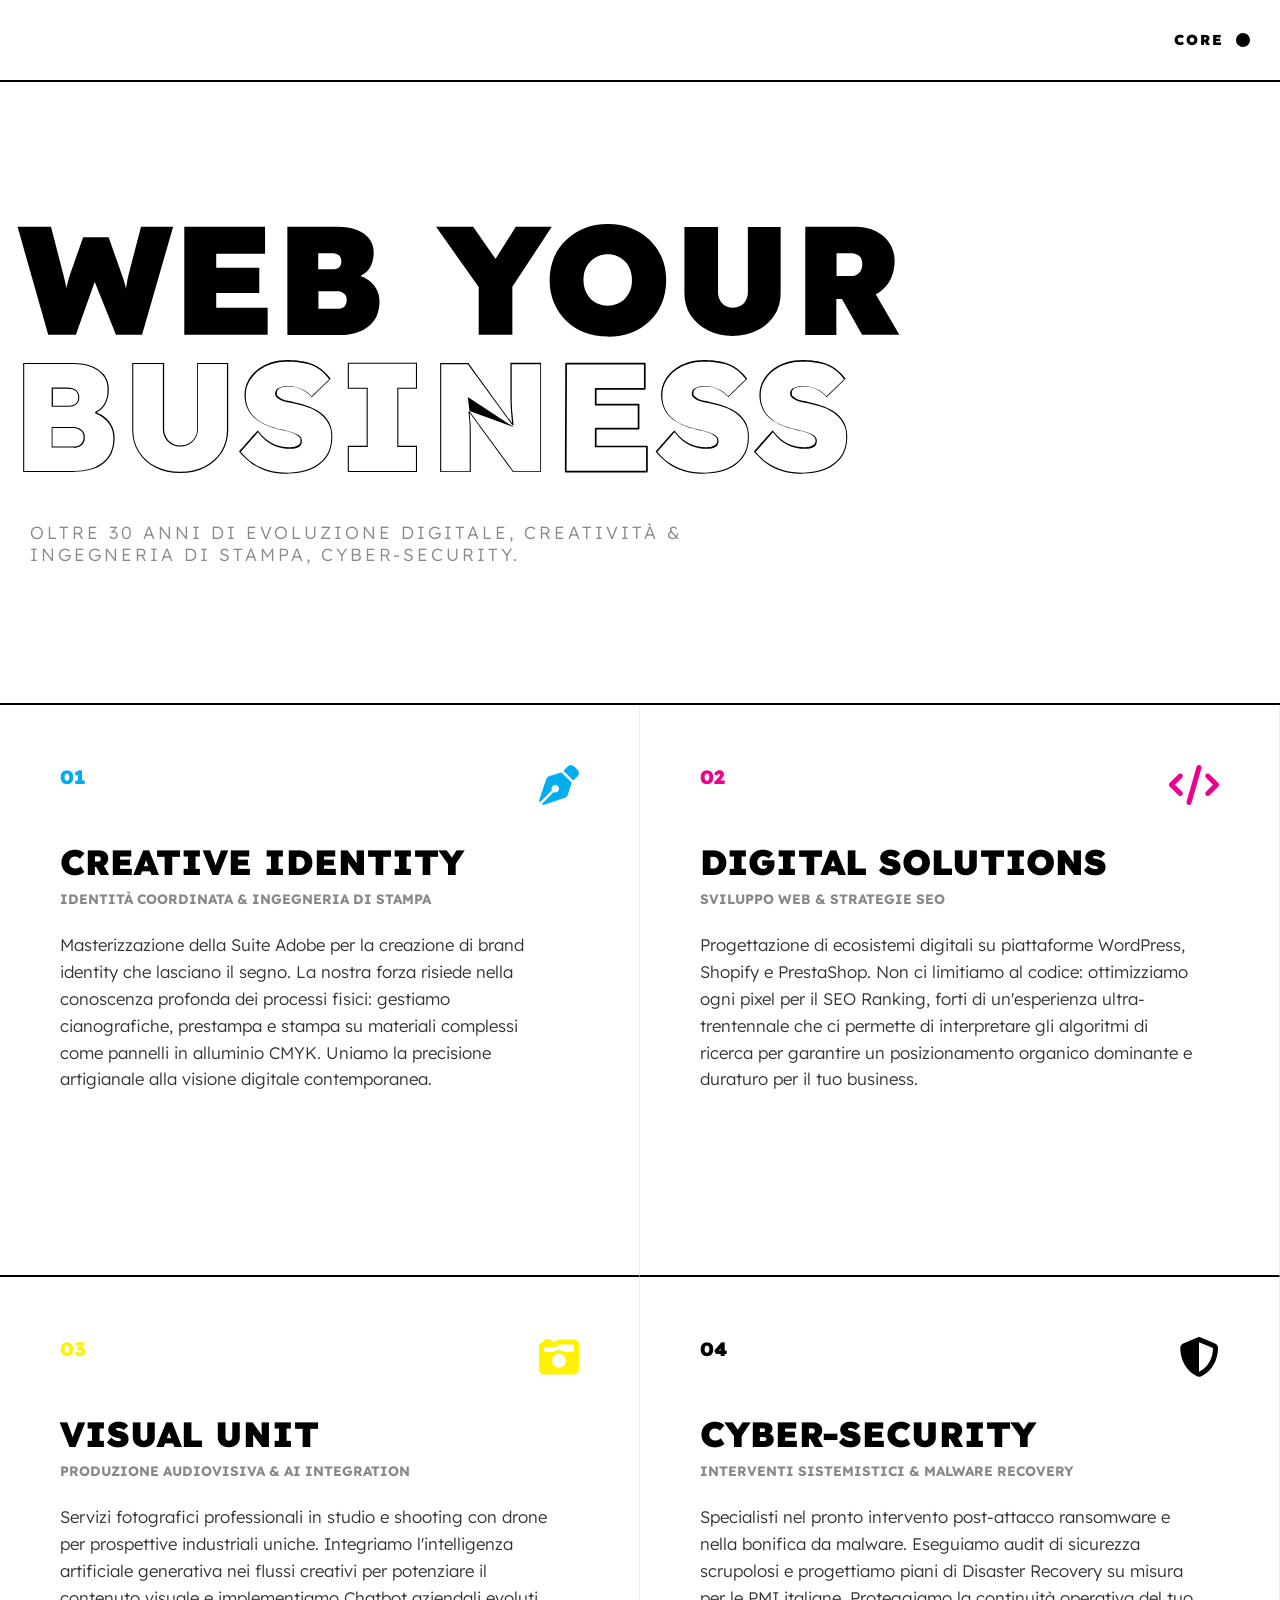
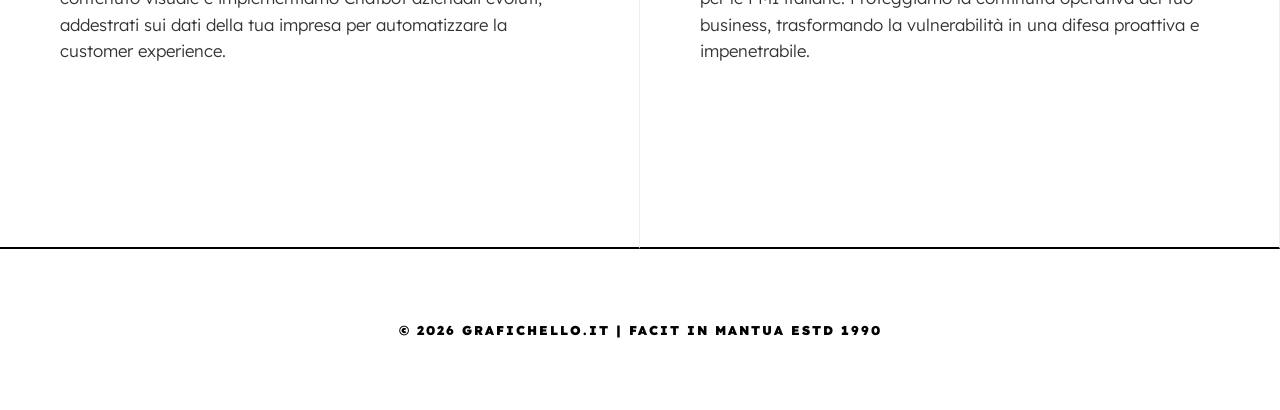
==== commit acb56226: "Update index.html" ====
--- a/index.html
+++ b/index.html
@@ -17,18 +17,39 @@
     <div class="nav-container">
         <div class="logo-area">
             <a href="/">
-                <svg id="Livello_1" xmlns="http://www.w3.org/2000/svg" viewBox="200 1150 2450 300" class="logo-grafichello">
-  <path d="M266.9,1404.3c-21.1-12.6-37.9-29.1-50.2-49.8-12.4-20.7-18.5-43.6-18.5-68.5s6.1-47.6,18.5-68.3c12.4-20.7,29.1-37.3,50.2-49.8,20.9-12.6,44.5-18.8,70.4-18.8s53.8,7.6,76.9,22.8c23,15.2,41.1,37.7,54.2,67.3l-29.3,12.9c-11.4-26.3-25.9-45.3-43.6-57.1-17.7-11.6-37.1-17.5-58.2-17.5s-37.1,4.8-53.3,14.3c-16,9.7-28.9,22.6-38.8,39.2-9.7,16.4-14.6,34.8-14.6,55s4.9,38.8,14.6,55.2c9.9,16.6,22.8,29.5,38.8,39.2,16.2,9.5,33.9,14.3,53.3,14.3s45.3-7.4,64.3-22.1c18.8-14.6,31-31,36.1-49.1h-109.8v-28.5h149l-3,16.6c-4.4,21.5-12.9,40.7-25.9,57.3-12.9,16.7-28.9,29.9-48.1,39.8-19.2,9.7-40.1,14.6-62.6,14.6s-49.5-6.3-70.4-18.8Z"/>
-  <path d="M664.2,1421.3l-76.3-116.2h-49.8v116.2h-32.1v-266.7h102.7c26.3,0,47.7,7.4,64.9,22.4,14.8,14.1,22.4,32.9,22.6,56.7,0,19.6-6.5,35.6-19.2,47.9-7.8,7.2-16.6,12.4-25.9,15.8-14.1,5.1-22.6,7.6-26.1,7.6l76.3,116.2h-37.1ZM617,1276.1c4.8-.4,10.7-1.5,17.7-3.4,7-2.1,13.3-5.5,18.6-10.5,7-6.7,10.5-16,10.5-28s-4.6-28.9-13.7-37.5c-10.3-9.1-24.2-13.7-41.1-13.7h-71v93.4h70c1.1,0,4.2-.2,8.9-.4Z"/>
-  <path d="M723.4,1421.3l128-273.6,111.7,273.6h-239.7ZM849.2,1230.5l-78.8,162.3h147.4l-68.7-162.3Z"/>
-  <path d="M1003.4,1421.3v-266.7h169.3v28.5h-137v90.4h116.8v28.3h-116.8v119.5h-32.3Z"/>
-  <path d="M1225.4,1421.3v-266.7h32.3v266.7h-32.3Z"/>
-  <path d="M1368.6,1406.2c-21.1-12.6-37.9-29.1-50.2-49.8s-18.5-43.6-18.5-68.5,6.1-47.6,18.5-68.3c12.4-20.7,29.1-37.3,50.2-49.8,20.9-12.6,44.5-18.8,70.2-18.8s65.8,12.9,97,38.8l-22.8,19.8c-25.1-20-49.7-30.1-74.2-30.1s-36.9,4.8-53.1,14.3c-16,9.7-28.9,22.6-38.8,39.2-9.7,16.4-14.6,34.8-14.6,55s4.9,38.8,14.6,55.2c9.9,16.6,22.8,29.5,38.8,39.2,16.2,9.5,33.9,14.3,53.1,14.3,27.4,0,54-12,79.9-36l23,19.6c-31.6,29.9-66,44.7-102.9,44.7s-49.1-6.3-70.2-18.6Z"/>
-  <path d="M1762.7,1421.3v-118.9h-146.7v118.9h-32.1v-266.7h32.1v119.3h146.7v-119.3h32.3v266.7h-32.3Z"/>
-  <path d="M1851,1182.5v-28.3h172.7v28.3h-172.7ZM1851,1300.5v-28.3h172.5v28.3h-172.5ZM1851,1421.3v-28.5h172.5v28.5h-172.5Z"/>
-  <path d="M2062.6,1421.3v-266.7h32.3v238.2h96.1v28.5h-128.4Z"/>
-  <path d="M2229.8,1421.3v-266.7h32.3v238.2h96.1v28.5h-128.4Z"/>
-  <path d="M2435.9,1405.5c-20.2-12.6-36.1-29.3-47.9-50-11.6-20.5-17.5-43.4-17.5-68.1s5.9-47.6,17.5-68.3c11.8-20.5,27.8-37.3,47.9-49.8s42.4-18.8,67.2-18.8,47.2,6.3,67.3,18.8c20.2,12.6,36.1,29.3,47.9,49.8,11.6,20.7,17.5,43.4,17.5,68.3s-5.9,47.6-17.5,68.1c-11.8,20.7-27.8,37.5-47.9,50-20.2,12.6-42.6,18.8-67.3,18.8s-47-6.3-67.2-18.8ZM2553,1381.5c15-9.5,27.2-22.6,36.5-39,9.3-16.6,13.9-34.8,13.9-55.2s-4.6-38.6-13.9-55.2c-9.3-16.4-21.5-29.5-36.5-39-15.2-9.5-31.8-14.3-50-14.3s-34.6,4.8-49.8,14.3c-15,9.5-27.2,22.6-36.5,39-9.3,16.6-14.1,34.8-14.1,55.2s4.8,38.6,14.1,55.2c9.3,16.4,21.5,29.5,36.5,39,15.2,9.5,31.8,14.3,49.8,14.3s34.8-4.8,50-14.3Z"/>
+                <svg id="Livello_1" xmlns="http://www.w3.org/2000/svg" version="1.1" viewBox="0 0 2834.6 2834.6" class="business-svg">
+  <defs>
+    <style>
+      /* Usiamo 'currentColor' così l'SVG prende il colore dal testo del contenitore */
+      .business-svg .st0 {
+        fill: none;
+        stroke: currentColor;
+        stroke-width: 2px; /* Leggermente aumentato per visibilità */
+      }
+      .business-svg .st1 {
+        fill: currentColor;
+      }
+    </style>
+  </defs>
+  <g>
+    <path class="st1" d="M215.5,272l-14.3-50.4h15.6l5.9,22.8c.4,1.5.7,2.9,1,4.3.3,1.4.5,2.6.6,3.8s.3,2.2.3,3.2c0,1,.1,1.8.1,2.4h-1.2c0-1.2,0-2.5.1-3.9,0-1.4.3-2.9.5-4.5.3-1.6.8-3.4,1.4-5.4l6.3-17.8h11.9l6.3,17.8c.7,1.9,1.2,3.7,1.6,5.3.4,1.6.7,3.1.8,4.5.2,1.4.3,2.7.3,3.9h-1.1v-1.9c0-.7,0-1.5,0-2.4,0-.9,0-1.8.2-2.8,0-1,.2-2,.4-3.1.2-1.1.4-2.3.7-3.5l5.9-22.8h15l-14.5,50.4h-12.2l-10.9-27.1h1.9l-9.7,27.1h-13Z"/>
+    <path class="st1" d="M279,272v-50.4h37.7v12.6h-22.8v25.2h24v12.6h-39ZM286.4,252.5v-11.8h27.6v11.8h-27.6Z"/>
+    <path class="st1" d="M327.1,272v-50.4h23.2c3.6,0,6.7.5,9.3,1.5,2.5,1,4.4,2.4,5.8,4.2,1.3,1.8,2,4,2,6.4s-.7,5.5-2.1,7.5c-1.4,2-3.4,3.3-6,4l-.2-1.4c2.2.5,4.1,1.4,5.8,2.6,1.6,1.2,2.9,2.6,3.8,4.3.9,1.7,1.4,3.6,1.4,5.8s-.5,4.9-1.4,6.9c-1,1.9-2.3,3.6-4.1,4.9-1.8,1.3-3.8,2.3-6,2.9-2.3.6-4.7.9-7.4.9h-23.9ZM341.5,241.4h6.1c1.1,0,2-.1,2.7-.4.7-.3,1.2-.7,1.5-1.3.3-.6.5-1.2.5-2.1s-.4-2-1.1-2.7c-.7-.7-2-1-3.7-1h-6v7.5ZM341.5,259.8h9.1c.9,0,1.7-.2,2.3-.5.6-.3,1.1-.8,1.4-1.4.3-.6.5-1.4.5-2.3s-.2-1.5-.5-2.1c-.4-.6-.9-1-1.5-1.3-.7-.3-1.5-.5-2.5-.5h-8.7v8.1Z"/>
+    <path class="st1" d="M416.4,272v-25.1l.5,3.5-20.4-28.8h17.3l15.6,22.3-9.7-.2,14-22.1h16.8l-19.5,29.6,1.1-4.9v25.7h-15.7Z"/>
+    <path class="st1" d="M476.7,272.8c-4,0-7.6-.6-10.9-1.9s-6.2-3.1-8.6-5.5c-2.4-2.4-4.3-5.1-5.7-8.4-1.3-3.2-2-6.7-2-10.5s.7-7.4,2-10.5c1.3-3.2,3.2-6,5.7-8.3,2.4-2.4,5.3-4.2,8.6-5.5s6.9-1.9,10.9-1.9,7.6.6,10.9,1.9c3.3,1.3,6.2,3.1,8.6,5.5,2.4,2.4,4.3,5.1,5.7,8.3,1.3,3.2,2,6.7,2,10.5s-.7,7.4-2,10.6c-1.3,3.2-3.2,6-5.7,8.4-2.4,2.4-5.3,4.2-8.6,5.5-3.3,1.3-6.9,1.9-10.8,1.9ZM476.6,258.4c1.6,0,3.1-.3,4.5-.9s2.6-1.4,3.6-2.5c1-1.1,1.8-2.3,2.4-3.8.6-1.4.8-3,.8-4.8s-.3-3.3-.8-4.8c-.6-1.4-1.3-2.7-2.4-3.8-1-1.1-2.2-1.9-3.6-2.5-1.4-.6-2.9-.9-4.5-.9s-3.1.3-4.5.9c-1.4.6-2.6,1.4-3.6,2.5-1,1.1-1.8,2.3-2.4,3.8-.6,1.4-.8,3-.8,4.8s.3,3.3.8,4.8c.6,1.4,1.3,2.7,2.4,3.8,1,1.1,2.2,1.9,3.6,2.5s2.9.9,4.5.9Z"/>
+    <path class="st1" d="M534.9,272.5c-4.4,0-8.2-.9-11.6-2.6-3.4-1.7-6-4-8-7-1.9-3-2.9-6.4-2.9-10.2v-31h15.7v30.4c0,1.4.3,2.6.9,3.7.6,1.1,1.4,1.9,2.4,2.6,1,.6,2.2.9,3.5.9s2.6-.3,3.7-.9c1.1-.6,1.9-1.5,2.5-2.6.6-1.1.9-2.3.9-3.7v-30.4h15.3v31c0,3.8-1,7.2-2.9,10.2-1.9,3-4.6,5.3-8,7-3.4,1.7-7.3,2.6-11.6,2.6Z"/>
+    <path class="st1" d="M568.8,272v-50.4h23.6c3.5,0,6.6.7,9.4,2.1,2.7,1.4,4.9,3.3,6.4,5.7,1.5,2.4,2.3,5.2,2.3,8.3s-.8,6.6-2.3,9.2c-1.5,2.6-3.7,4.7-6.4,6.2-2.7,1.5-5.9,2.2-9.4,2.2h-9.1v16.8h-14.5ZM595.3,272l-12.8-22.8,15.9-1.8,14.3,24.6h-17.4ZM583.4,244.5h6.6c1.2,0,2.2-.2,3-.7.8-.5,1.4-1.1,1.8-1.9.4-.8.6-1.8.6-3s-.2-2-.6-2.7c-.4-.7-1-1.3-1.9-1.7-.8-.4-1.9-.6-3.2-.6h-6.3v10.6Z"/>
+  </g>
+  <g>
+    <path class="st1" d="M227.6,336h-23.8v-50.9h23.1c3.6,0,6.6.5,9.1,1.5,2.5,1,4.4,2.5,5.8,4.3,1.3,1.9,2,4.1,2,6.6s-.7,5.6-2.1,7.6c-.9,1.3-2.1,2.4-3.6,3.1,1.1.5,2.2,1,3.1,1.7,1.7,1.2,3,2.7,3.9,4.4.9,1.7,1.4,3.7,1.4,6s-.5,4.9-1.4,6.9c-.9,1.9-2.3,3.6-4,4.9-1.7,1.3-3.7,2.3-6,2.9-2.2.6-4.7.9-7.4.9ZM237.4,308c1.6-.7,2.9-1.8,3.8-3.1,1.4-1.9,2-4.4,2-7.3s-.6-4.6-1.9-6.3c-1.3-1.8-3.1-3.2-5.5-4.2-2.4-1-5.4-1.5-8.9-1.5h-22.6v49.9h23.3c2.6,0,5-.3,7.2-.9,2.2-.6,4.1-1.6,5.8-2.8,1.7-1.3,3-2.9,3.9-4.7.9-1.9,1.4-4.1,1.4-6.7s-.5-4.1-1.3-5.8c-.9-1.7-2.2-3.1-3.8-4.2-1-.7-2.2-1.3-3.4-1.8M227.1,324.6h-10v-9.6h9.7c1.2,0,2.2.2,3.1.6.9.4,1.5.9,2,1.6.5.7.7,1.5.7,2.5s-.2,2-.6,2.7c-.4.8-1,1.3-1.8,1.7-.8.4-1.7.6-2.9.6ZM217.6,324.1h9.5c1.1,0,2-.2,2.7-.5.7-.3,1.2-.8,1.6-1.5.4-.7.6-1.5.6-2.5s-.2-1.7-.6-2.2c-.4-.6-1-1-1.8-1.4-.8-.3-1.7-.5-2.9-.5h-9.2v8.6ZM224.6,305.6h-7.5v-9h7.2c1.9,0,3.4.4,4.3,1.2.9.8,1.4,1.9,1.4,3.3s-.2,1.7-.6,2.4c-.4.7-1,1.2-1.8,1.6-.8.3-1.8.5-3,.5ZM217.6,305.1h7c1.1,0,2-.2,2.8-.5.7-.3,1.3-.8,1.6-1.4.4-.6.5-1.3.5-2.1,0-1.2-.4-2.2-1.2-2.9-.8-.7-2.1-1.1-3.9-1.1h-6.7v8Z"/>
+    <path class="st1" d="M277,336.5c-4.3,0-8.2-.9-11.5-2.6-3.4-1.7-6-4.1-7.9-7.1-1.9-3-2.9-6.5-2.9-10.4v-31.3h14.9v30.6c0,1.5.3,2.9,1,4.1.6,1.2,1.5,2.1,2.7,2.8,1.1.7,2.4,1,3.8,1s2.9-.3,4.1-1c1.2-.7,2.1-1.6,2.8-2.8.7-1.2,1-2.6,1-4.1v-30.6h14.5v31.3c0,3.9-1,7.4-2.9,10.4-1.9,3-4.6,5.4-7.9,7.1-3.3,1.7-7.2,2.6-11.6,2.6ZM255.2,285.6v30.8c0,3.8.9,7.2,2.8,10.1,1.9,2.9,4.5,5.3,7.8,6.9,3.3,1.7,7.1,2.5,11.3,2.5s8.1-.9,11.3-2.5c3.3-1.7,5.9-4,7.7-6.9,1.9-2.9,2.8-6.3,2.8-10.1v-30.8h-13.5v30.1c0,1.6-.4,3.1-1.1,4.3-.7,1.3-1.7,2.3-3,3-1.2.7-2.7,1.1-4.3,1.1s-2.8-.4-4.1-1.1c-1.2-.7-2.2-1.7-2.9-3-.7-1.3-1-2.7-1-4.3v-30.1h-13.9Z"/>
+    <path class="st1" d="M327.6,336.8c-3.6,0-6.9-.4-9.7-1.2-2.8-.8-5.3-2-7.5-3.6-2.1-1.5-4.1-3.4-5.8-5.4v-.2c-.1,0,8.6-9.8,8.6-9.8l.2.2c2.4,3.1,4.8,5.1,7.3,6.1,2.5,1,5,1.5,7.3,1.5s2-.1,2.8-.3c.8-.2,1.4-.5,1.9-1,.4-.5.6-1,.6-1.7s-.2-1.1-.5-1.6c-.4-.5-.9-.9-1.5-1.2-.7-.4-1.4-.7-2.2-1-.8-.3-1.6-.5-2.4-.7-.8-.2-1.6-.3-2.4-.5-2.8-.6-5.3-1.4-7.5-2.4-2.1-1-3.9-2.1-5.4-3.5-1.4-1.3-2.5-2.9-3.2-4.7-.7-1.7-1.1-3.7-1.1-5.9s.6-4.6,1.7-6.6c1.1-2,2.6-3.7,4.5-5.2,1.8-1.4,4-2.5,6.4-3.3,2.4-.7,4.9-1.1,7.5-1.1s6.6.4,9.1,1.1c2.5.7,4.7,1.7,6.4,3,1.7,1.3,3.2,2.8,4.5,4.6v.2c.1,0-8.7,8.5-8.7,8.5l-.2-.2c-1-1.1-2.1-2-3.2-2.7-1.2-.7-2.4-1.2-3.6-1.6-1.2-.4-2.5-.5-3.7-.5s-2.2.1-3.1.4c-.8.2-1.5.6-1.9,1-.4.4-.6,1-.6,1.7s.2,1.1.7,1.6c.5.5,1.2.9,1.9,1.2.8.3,1.7.6,2.6.8.9.2,1.8.4,2.5.5,2.6.5,5.1,1.2,7.3,2.1,2.2.8,4.1,1.9,5.8,3.2,1.7,1.3,2.9,2.9,3.8,4.7.9,1.9,1.3,4,1.3,6.5,0,3.6-.9,6.8-2.7,9.3-1.8,2.5-4.3,4.4-7.4,5.7-3.1,1.3-6.6,1.9-10.4,1.9ZM305.2,326.4c1.6,2,3.5,3.7,5.5,5.2,2.1,1.5,4.6,2.7,7.3,3.5,2.8.8,6,1.2,9.5,1.2s7.2-.6,10.2-1.9c3-1.2,5.4-3.1,7.2-5.5,1.8-2.4,2.7-5.4,2.7-9s-.4-4.5-1.3-6.3c-.8-1.8-2.1-3.3-3.7-4.6-1.6-1.3-3.5-2.3-5.7-3.1-2.2-.8-4.6-1.5-7.2-2-.8-.1-1.6-.3-2.6-.5-.9-.2-1.8-.5-2.7-.8-.8-.3-1.5-.8-2.1-1.3-.6-.5-.9-1.2-.9-1.9s.3-1.5.8-2c.5-.5,1.2-.9,2.2-1.1.9-.2,2-.4,3.2-.4s2.6.2,3.9.5c1.3.4,2.5.9,3.7,1.6,1.1.7,2.2,1.6,3.2,2.6l8.2-7.9c-1.2-1.6-2.6-3.1-4.2-4.3-1.7-1.3-3.8-2.3-6.2-2.9-2.5-.7-5.5-1-9-1s-5,.4-7.4,1.1c-2.3.7-4.4,1.8-6.2,3.2-1.8,1.4-3.2,3.1-4.3,5-1.1,1.9-1.6,4.1-1.6,6.4s.3,4,1,5.7c.7,1.7,1.7,3.2,3.1,4.5,1.4,1.3,3.1,2.4,5.2,3.4,2.1.9,4.6,1.7,7.4,2.4.8.2,1.6.4,2.4.5.8.2,1.7.4,2.5.7.8.3,1.6.6,2.3,1,.7.4,1.3.8,1.7,1.3.4.5.6,1.2.6,1.9s-.3,1.5-.7,2.1c-.5.5-1.2.9-2.1,1.2s-1.9.3-2.9.3c-2.4,0-5-.5-7.5-1.6-2.5-1-5-3.1-7.3-6.1l-8,9Z"/>
+    <path class="st1" d="M387.6,336h-32.3v-12.2h8.8v-26.6h-8.8v-12.2h32.3v12.2h-8.7v26.6h8.7v12.2ZM355.8,335.5h31.3v-11.2h-8.7v-27.6h8.7v-11.2h-31.3v11.2h8.8v27.6h-8.8v11.2Z"/>
+    <path class="st1" d="M445.6,336h-13.3c0-.1-20.1-27.5-20.1-27.5,0,.5,0,1,.1,1.5,0,1.2.2,2.3.3,3.3,0,1,.1,2.2.1,3.4,0,1.2,0,2.6,0,4.1v15.2h-14.3v-50.9h13.2c0,.1,20.4,28.1,20.4,28.1-.2-1.4-.3-2.7-.4-4-.1-1.3-.2-2.6-.3-3.9,0-1.3-.1-2.7-.1-4.3v-16h14.3v50.9ZM432.2,314.3l-20.9-28.6h-12.4v49.9h13.3v-14.7c0-1.5,0-2.9,0-4.1,0-1.2,0-2.3-.1-3.4,0-1.1-.2-2.2-.3-3.3,0-.7-.1-1.5-.2-2.3l.5-.2,20.5,28h12.5v-49.9h-13.3v15.5c0,1.5,0,2.9.1,4.2,0,1.3.2,2.6.3,3.9.1,1.3.3,2.7.4,4.1,0,.2,0,.5,0,.7l-.5.2ZM412.1,307.5,432.8,315.1"/>
+    <path class="st1" d="M522,336.8c-3.6,0-6.9-.4-9.7-1.2-2.8-.8-5.3-2-7.5-3.6-2.1-1.5-4.1-3.4-5.8-5.4v-.2c-.1,0,8.6-9.8,8.6-9.8l.2.2c2.4,3.1,4.8,5.1,7.3,6.1,2.5,1,5,1.5,7.3,1.5s2-.1,2.8-.3c.8-.2,1.4-.5,1.9-1,.4-.5.6-1,.6-1.7s-.2-1.1-.5-1.6c-.4-.5-.9-.9-1.5-1.2-.7-.4-1.4-.7-2.2-1-.8-.3-1.6-.5-2.4-.7-.8-.2-1.6-.3-2.4-.5-2.8-.6-5.3-1.4-7.5-2.4-2.1-1-3.9-2.1-5.4-3.5-1.4-1.3-2.5-2.9-3.2-4.7-.7-1.7-1.1-3.7-1.1-5.9s.6-4.6,1.7-6.6c1.1-2,2.6-3.7,4.5-5.2,1.8-1.4,4-2.5,6.4-3.3,2.4-.7,4.9-1.1,7.5-1.1s6.6.4,9.1,1.1c2.5.7,4.7,1.7,6.4,3,1.7,1.3,3.2,2.8,4.5,4.6v.2c.1,0-8.7,8.5-8.7,8.5l-.2-.2c-1-1.1-2.1-2-3.2-2.7-1.2-.7-2.4-1.2-3.6-1.6-1.2-.4-2.5-.5-3.7-.5s-2.2.1-3.1.4c-.8.2-1.5.6-1.9,1-.4.4-.6,1-.6,1.7s.2,1.1.7,1.6c.5.5,1.2.9,1.9,1.2.8.3,1.7.6,2.6.8.9.2,1.8.4,2.5.5,2.6.5,5.1,1.2,7.3,2.1,2.2.8,4.1,1.9,5.8,3.2,1.7,1.3,2.9,2.9,3.8,4.7.9,1.9,1.3,4,1.3,6.5,0,3.6-.9,6.8-2.7,9.3-1.8,2.5-4.3,4.4-7.4,5.7-3.1,1.3-6.6,1.9-10.4,1.9ZM499.6,326.4c1.6,2,3.5,3.7,5.5,5.2,2.1,1.5,4.6,2.7,7.3,3.5,2.8.8,6,1.2,9.5,1.2s7.2-.6,10.2-1.9c3-1.2,5.4-3.1,7.2-5.5,1.8-2.4,2.7-5.4,2.7-9s-.4-4.5-1.3-6.3c-.8-1.8-2.1-3.3-3.7-4.6-1.6-1.3-3.5-2.3-5.7-3.1-2.2-.8-4.6-1.5-7.2-2-.8-.1-1.6-.3-2.6-.5-.9-.2-1.8-.5-2.7-.8-.8-.3-1.5-.8-2.1-1.3-.6-.5-.9-1.2-.9-1.9s.3-1.5.8-2c.5-.5,1.2-.9,2.2-1.1.9-.2,2-.4,3.2-.4s2.6.2,3.9.5c1.3.4,2.5.9,3.7,1.6,1.1.7,2.2,1.6,3.2,2.6l8.2-7.9c-1.2-1.6-2.6-3.1-4.2-4.3-1.7-1.3-3.8-2.3-6.2-2.9-2.5-.7-5.5-1-9-1s-5,.4-7.4,1.1c-2.3.7-4.4,1.8-6.2,3.2-1.8,1.4-3.2,3.1-4.3,5-1.1,1.9-1.6,4.1-1.6,6.4s.3,4,1,5.7c.7,1.7,1.7,3.2,3.1,4.5,1.4,1.3,3.1,2.4,5.2,3.4,2.1.9,4.6,1.7,7.4,2.4.8.2,1.6.4,2.4.5.8.2,1.7.4,2.5.7.8.3,1.6.6,2.3,1,.7.4,1.3.8,1.7,1.3.4.5.6,1.2.6,1.9s-.3,1.5-.7,2.1c-.5.5-1.2.9-2.1,1.2s-1.9.3-2.9.3c-2.4,0-5-.5-7.5-1.6-2.5-1-5-3.1-7.3-6.1l-8,9Z"/>
+    <path class="st1" d="M567.9,336.8c-3.6,0-6.9-.4-9.7-1.2-2.8-.8-5.3-2-7.5-3.6-2.1-1.5-4.1-3.4-5.8-5.4v-.2c-.1,0,8.6-9.8,8.6-9.8l.2.2c2.4,3.1,4.8,5.1,7.3,6.1,2.5,1,5,1.5,7.3,1.5s2-.1,2.8-.3c.8-.2,1.4-.5,1.9-1,.4-.5.6-1,.6-1.7s-.2-1.1-.5-1.6c-.4-.5-.9-.9-1.5-1.2-.7-.4-1.4-.7-2.2-1-.8-.3-1.6-.5-2.4-.7-.8-.2-1.6-.3-2.4-.5-2.8-.6-5.3-1.4-7.5-2.4-2.1-1-3.9-2.1-5.4-3.5-1.4-1.3-2.5-2.9-3.2-4.7-.7-1.7-1.1-3.7-1.1-5.9s.6-4.6,1.7-6.6c1.1-2,2.6-3.7,4.5-5.2,1.8-1.4,4-2.5,6.4-3.3,2.4-.7,4.9-1.1,7.5-1.1s6.6.4,9.1,1.1c2.5.7,4.7,1.7,6.4,3,1.7,1.3,3.2,2.8,4.5,4.6v.2c.1,0-8.7,8.5-8.7,8.5l-.2-.2c-1-1.1-2.1-2-3.2-2.7-1.2-.7-2.4-1.2-3.6-1.6-1.2-.4-2.5-.5-3.7-.5s-2.2.1-3.1.4c-.8.2-1.5.6-1.9,1-.4.4-.6,1-.6,1.7s.2,1.1.7,1.6c.5.5,1.2.9,1.9,1.2.8.3,1.7.6,2.6.8.9.2,1.8.4,2.5.5,2.6.5,5.1,1.2,7.3,2.1,2.2.8,4.1,1.9,5.8,3.2,1.7,1.3,2.9,2.9,3.8,4.7.9,1.9,1.3,4,1.3,6.5,0,3.6-.9,6.8-2.7,9.3-1.8,2.5-4.3,4.4-7.4,5.7-3.1,1.3-6.6,1.9-10.4,1.9ZM545.5,326.4c1.6,2,3.5,3.7,5.5,5.2,2.1,1.5,4.6,2.7,7.3,3.5,2.8.8,6,1.2,9.5,1.2s7.2-.6,10.2-1.9c3-1.2,5.4-3.1,7.2-5.5,1.8-2.4,2.7-5.4,2.7-9s-.4-4.5-1.3-6.3c-.8-1.8-2.1-3.3-3.7-4.6-1.6-1.3-3.5-2.3-5.7-3.1-2.2-.8-4.6-1.5-7.2-2-.8-.1-1.6-.3-2.6-.5-.9-.2-1.8-.5-2.7-.8-.8-.3-1.5-.8-2.1-1.3-.6-.5-.9-1.2-.9-1.9s.3-1.5.8-2c.5-.5,1.2-.9,2.2-1.1.9-.2,2-.4,3.2-.4s2.6.2,3.9.5c1.3.4,2.5.9,3.7,1.6,1.1.7,2.2,1.6,3.2,2.6l8.2-7.9c-1.2-1.6-2.6-3.1-4.2-4.3-1.7-1.3-3.8-2.3-6.2-2.9-2.5-.7-5.5-1-9-1s-5,.4-7.4,1.1c-2.3.7-4.4,1.8-6.2,3.2-1.8,1.4-3.2,3.1-4.3,5-1.1,1.9-1.6,4.1-1.6,6.4s.3,4,1,5.7c.7,1.7,1.7,3.2,3.1,4.5,1.4,1.3,3.1,2.4,5.2,3.4,2.1.9,4.6,1.7,7.4,2.4.8.2,1.6.4,2.4.5.8.2,1.7.4,2.5.7.8.3,1.6.6,2.3,1,.7.4,1.3.8,1.7,1.3.4.5.6,1.2.6,1.9s-.3,1.5-.7,2.1c-.5.5-1.2.9-2.1,1.2s-1.9.3-2.9.3c-2.4,0-5-.5-7.5-1.6-2.5-1-5-3.1-7.3-6.1l-8,9Z"/>
+  </g>
+  <polygon class="st0" points="457.2 285.4 493.9 285.4 493.9 297.2 493.9 297.2 471 297.2 471 304.6 491 304.6 491 315.8 491 315.8 471 315.8 471 324.1 494.9 324.1 494.9 335.8 494.9 335.8 457 335.8 457.2 285.4"/>
 </svg>
             </a>
         </div>
--- a/assets/css/style.css
+++ b/assets/css/style.css
@@ -54,30 +54,41 @@
 .nav-massive li:nth-child(3) a:hover { color: var(--yellow); }
 .nav-massive li:nth-child(4) a:hover { color: #555; } /* Grigio per Cyber su fondo nero */
 
-/* --- SEZIONE HERO --- */
+/* --- SEZIONE HERO CON SVG --- */
 .hero-brutal { 
     padding: 120px 30px; 
     border-bottom: 2px solid var(--black); 
 }
 
-.hero-title { 
-    font-size: clamp(3rem, 12vw, 10rem); 
-    font-weight: 900; 
-    line-height: 0.85; 
-    letter-spacing: 0.04em; 
-    margin: 0; 
+/* Contenitore per allineare l'SVG alla W del logo sopra */
+.business-svg-container {
+    display: block;
+    width: 100%;
+    /* Regola max-width per decidere quanto deve essere grande la scritta */
+    max-width: 900px; 
+    margin-left: -15px; /* Sposta leggermente a sinistra per allineare la W alla W del logo */
+    margin-top: 0;
+    margin-bottom: 20px;
 }
 
-.stroke {
-    color: white; /* Il corpo della lettera è bianco */
-    /* Creiamo un finto bordo sottile e interno usando l'ombra */
-    text-shadow: 
-        -1px -1px 0 #000,  
-         1px -1px 0 #000,
-        -1px  1px 0 #000,
-         1px  1px 0 #000;
-    display: inline-block;
-    letter-spacing: 0.05em;
+.business-full-svg {
+    width: 100%;
+    height: auto;
+    display: block;
+}
+
+/* Gestione colori interni all'SVG */
+.st-fill {
+    fill: var(--black) !important;
+}
+
+.st-outline {
+    fill: none !important;
+    stroke: var(--black) !important;
+    /* Bordo sottile come richiesto */
+    stroke-width: 0.8px !important; 
+    stroke-linejoin: round;
+    stroke-linecap: round;
 }
 
 .hero-sub { 
@@ -86,6 +97,15 @@
     letter-spacing: 3px; 
     font-size: 1.1rem; 
     color: var(--gray-meta); 
+    max-width: 800px;
+}
+
+/* Responsive per l'SVG */
+@media (max-width: 768px) {
+    .business-svg-container {
+        max-width: 100%;
+        margin-left: -5px; /* Meno rientro su mobile */
+    }
 }
 
 /* Gestione interruzioni riga: attive solo su mobile */
@@ -103,10 +123,7 @@
     }
 }
 
-/* Fix per la N troppo distante: se 0.03em è ancora troppo, prova 0.02em */
-.hero-title span[style*="margin-right"] {
-    margin-right: 0.03em !important; 
-}
+
 
 /* CMYK Cards Base */
 .grid-cmyk { display: grid; grid-template-columns: repeat(2, 1fr); }
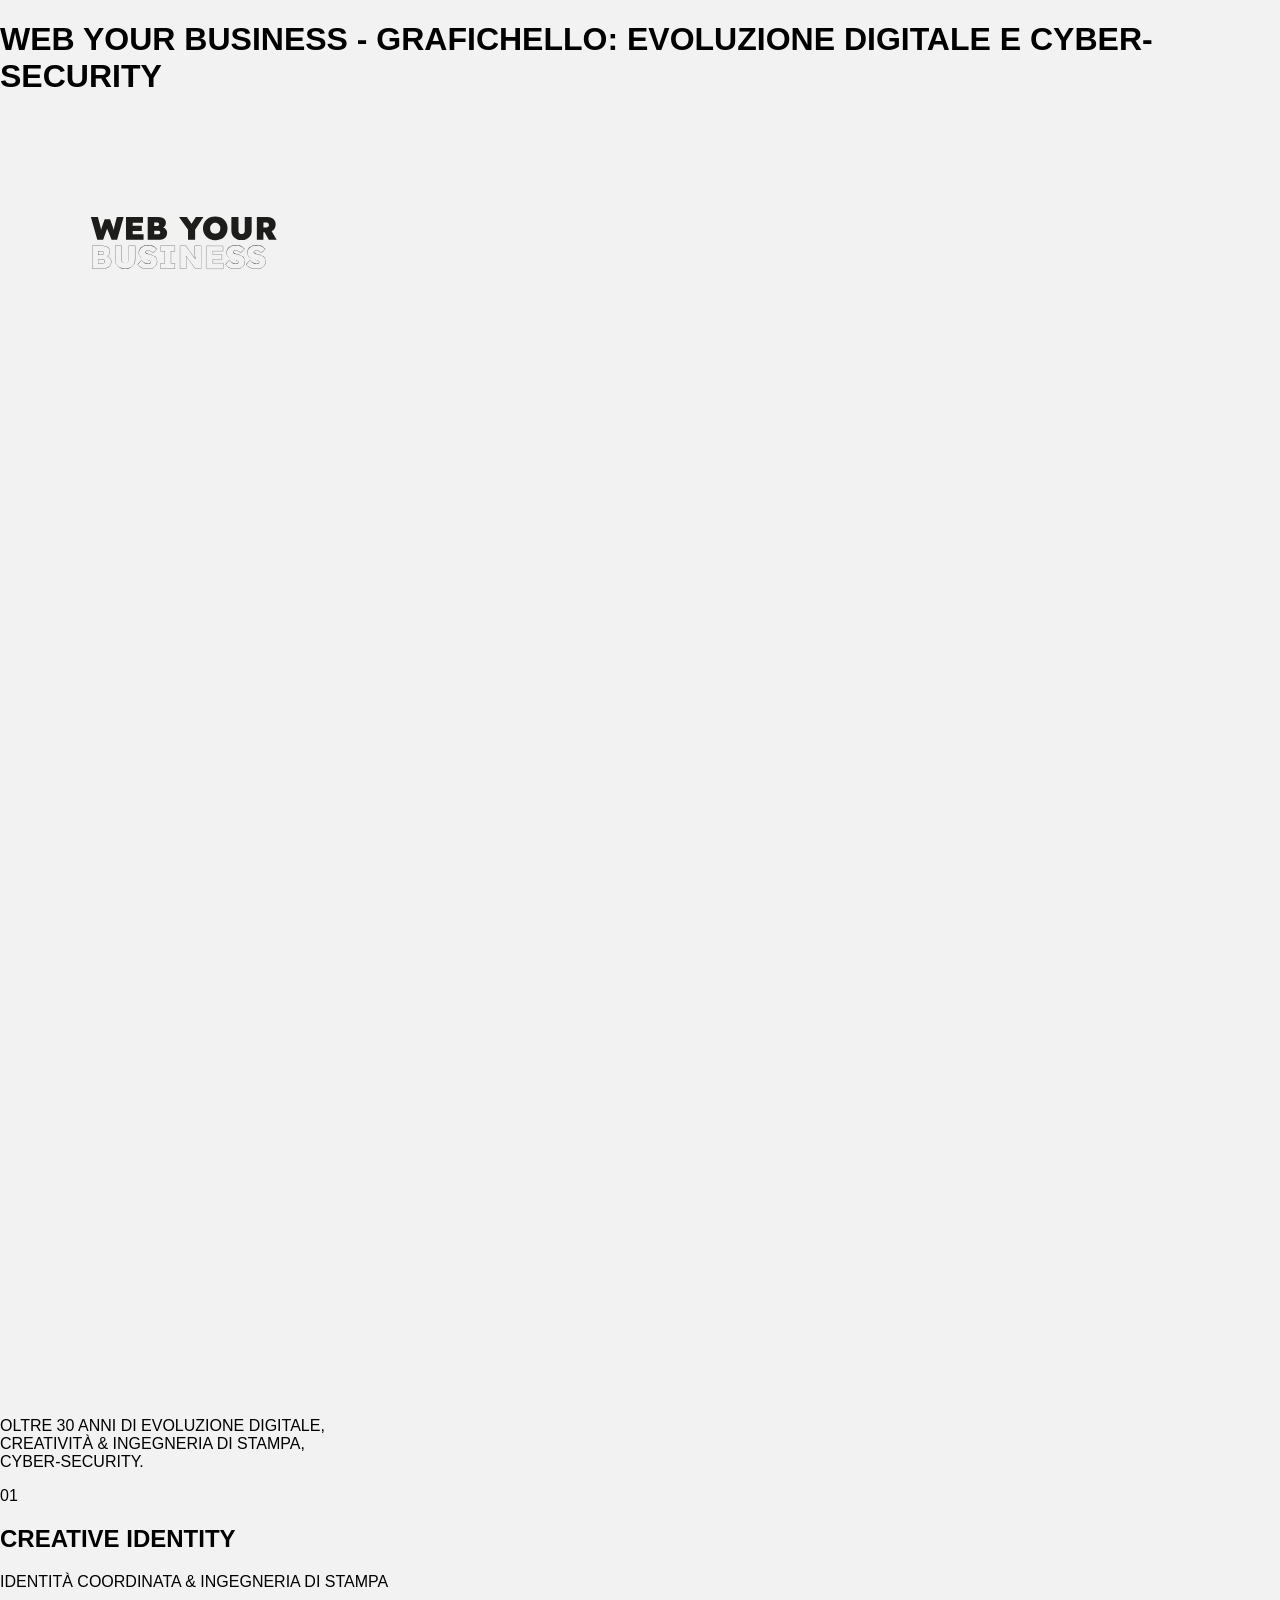
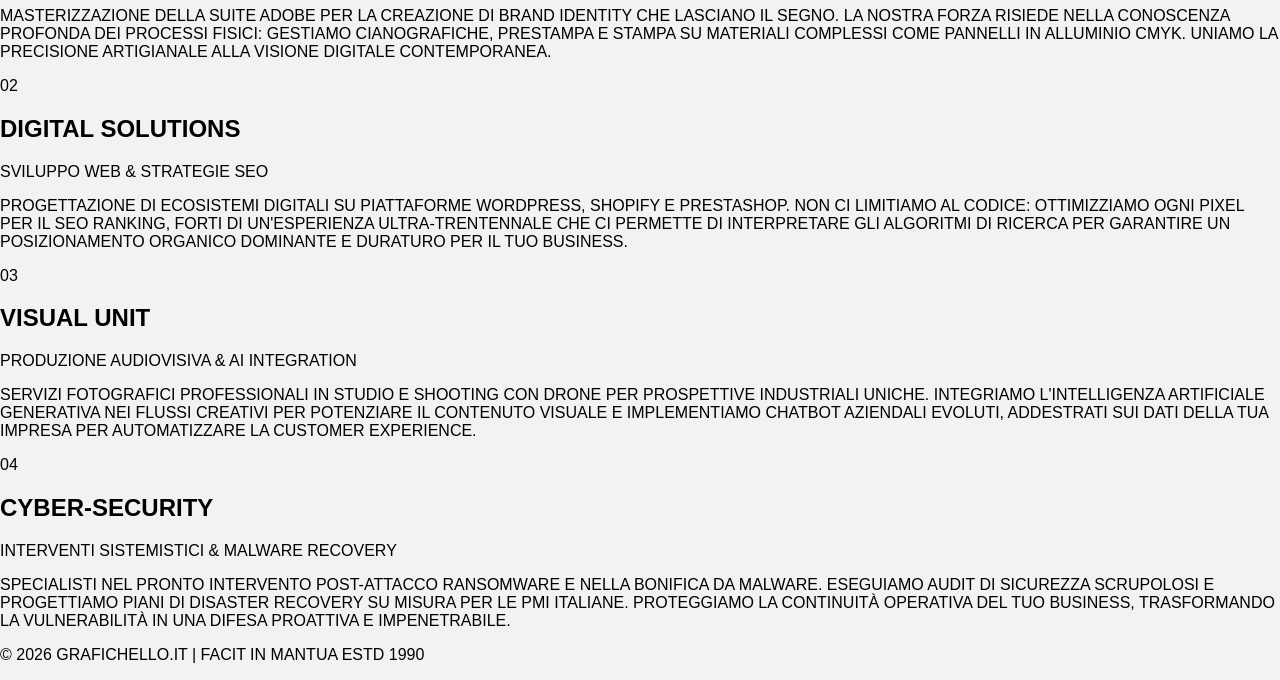
==== commit 4788c496: "Update index.html" ====
--- a/index.html
+++ b/index.html
@@ -3,95 +3,41 @@
 <head>
     <meta charset="UTF-8">
     <meta name="viewport" content="width=device-width, initial-scale=1.0">
-    <title>GRAFICHELLO | WEB YOUR BUSINESS</title>
-    <meta name="description" content="Oltre 30 anni di esperienza in Progettazione Grafica, Soluzioni Digitali e Cyber-Security. Eccellenza tecnica a Mantova.">
-    <link rel="stylesheet" href="https://cdnjs.cloudflare.com/ajax/libs/font-awesome/6.4.0/css/all.min.css">
-    <link href="https://fonts.googleapis.com/css2?family=Lexend+Deca:wght@300;900&display=swap" rel="stylesheet">
-    <link rel="stylesheet" href="assets/css/style.css">
-    <link rel="icon" type="image/png" href="favicon.png">
-    <link rel="apple-touch-icon" href="favicon.png">
+    <title>Grafichello - Web Your Business</title>
+    <link rel="stylesheet" href="style.css">
 </head>
 <body>
 
-<nav class="nav-elite">
-    <div class="nav-container">
-        <div class="logo-area">
-            <a href="/">
-                <svg id="Livello_1" xmlns="http://www.w3.org/2000/svg" version="1.1" viewBox="0 0 2834.6 2834.6" class="business-svg">
-  <defs>
-    <style>
-      /* Usiamo 'currentColor' così l'SVG prende il colore dal testo del contenitore */
-      .business-svg .st0 {
-        fill: none;
-        stroke: currentColor;
-        stroke-width: 2px; /* Leggermente aumentato per visibilità */
-      }
-      .business-svg .st1 {
-        fill: currentColor;
-      }
-    </style>
-  </defs>
-  <g>
-    <path class="st1" d="M215.5,272l-14.3-50.4h15.6l5.9,22.8c.4,1.5.7,2.9,1,4.3.3,1.4.5,2.6.6,3.8s.3,2.2.3,3.2c0,1,.1,1.8.1,2.4h-1.2c0-1.2,0-2.5.1-3.9,0-1.4.3-2.9.5-4.5.3-1.6.8-3.4,1.4-5.4l6.3-17.8h11.9l6.3,17.8c.7,1.9,1.2,3.7,1.6,5.3.4,1.6.7,3.1.8,4.5.2,1.4.3,2.7.3,3.9h-1.1v-1.9c0-.7,0-1.5,0-2.4,0-.9,0-1.8.2-2.8,0-1,.2-2,.4-3.1.2-1.1.4-2.3.7-3.5l5.9-22.8h15l-14.5,50.4h-12.2l-10.9-27.1h1.9l-9.7,27.1h-13Z"/>
-    <path class="st1" d="M279,272v-50.4h37.7v12.6h-22.8v25.2h24v12.6h-39ZM286.4,252.5v-11.8h27.6v11.8h-27.6Z"/>
-    <path class="st1" d="M327.1,272v-50.4h23.2c3.6,0,6.7.5,9.3,1.5,2.5,1,4.4,2.4,5.8,4.2,1.3,1.8,2,4,2,6.4s-.7,5.5-2.1,7.5c-1.4,2-3.4,3.3-6,4l-.2-1.4c2.2.5,4.1,1.4,5.8,2.6,1.6,1.2,2.9,2.6,3.8,4.3.9,1.7,1.4,3.6,1.4,5.8s-.5,4.9-1.4,6.9c-1,1.9-2.3,3.6-4.1,4.9-1.8,1.3-3.8,2.3-6,2.9-2.3.6-4.7.9-7.4.9h-23.9ZM341.5,241.4h6.1c1.1,0,2-.1,2.7-.4.7-.3,1.2-.7,1.5-1.3.3-.6.5-1.2.5-2.1s-.4-2-1.1-2.7c-.7-.7-2-1-3.7-1h-6v7.5ZM341.5,259.8h9.1c.9,0,1.7-.2,2.3-.5.6-.3,1.1-.8,1.4-1.4.3-.6.5-1.4.5-2.3s-.2-1.5-.5-2.1c-.4-.6-.9-1-1.5-1.3-.7-.3-1.5-.5-2.5-.5h-8.7v8.1Z"/>
-    <path class="st1" d="M416.4,272v-25.1l.5,3.5-20.4-28.8h17.3l15.6,22.3-9.7-.2,14-22.1h16.8l-19.5,29.6,1.1-4.9v25.7h-15.7Z"/>
-    <path class="st1" d="M476.7,272.8c-4,0-7.6-.6-10.9-1.9s-6.2-3.1-8.6-5.5c-2.4-2.4-4.3-5.1-5.7-8.4-1.3-3.2-2-6.7-2-10.5s.7-7.4,2-10.5c1.3-3.2,3.2-6,5.7-8.3,2.4-2.4,5.3-4.2,8.6-5.5s6.9-1.9,10.9-1.9,7.6.6,10.9,1.9c3.3,1.3,6.2,3.1,8.6,5.5,2.4,2.4,4.3,5.1,5.7,8.3,1.3,3.2,2,6.7,2,10.5s-.7,7.4-2,10.6c-1.3,3.2-3.2,6-5.7,8.4-2.4,2.4-5.3,4.2-8.6,5.5-3.3,1.3-6.9,1.9-10.8,1.9ZM476.6,258.4c1.6,0,3.1-.3,4.5-.9s2.6-1.4,3.6-2.5c1-1.1,1.8-2.3,2.4-3.8.6-1.4.8-3,.8-4.8s-.3-3.3-.8-4.8c-.6-1.4-1.3-2.7-2.4-3.8-1-1.1-2.2-1.9-3.6-2.5-1.4-.6-2.9-.9-4.5-.9s-3.1.3-4.5.9c-1.4.6-2.6,1.4-3.6,2.5-1,1.1-1.8,2.3-2.4,3.8-.6,1.4-.8,3-.8,4.8s.3,3.3.8,4.8c.6,1.4,1.3,2.7,2.4,3.8,1,1.1,2.2,1.9,3.6,2.5s2.9.9,4.5.9Z"/>
-    <path class="st1" d="M534.9,272.5c-4.4,0-8.2-.9-11.6-2.6-3.4-1.7-6-4-8-7-1.9-3-2.9-6.4-2.9-10.2v-31h15.7v30.4c0,1.4.3,2.6.9,3.7.6,1.1,1.4,1.9,2.4,2.6,1,.6,2.2.9,3.5.9s2.6-.3,3.7-.9c1.1-.6,1.9-1.5,2.5-2.6.6-1.1.9-2.3.9-3.7v-30.4h15.3v31c0,3.8-1,7.2-2.9,10.2-1.9,3-4.6,5.3-8,7-3.4,1.7-7.3,2.6-11.6,2.6Z"/>
-    <path class="st1" d="M568.8,272v-50.4h23.6c3.5,0,6.6.7,9.4,2.1,2.7,1.4,4.9,3.3,6.4,5.7,1.5,2.4,2.3,5.2,2.3,8.3s-.8,6.6-2.3,9.2c-1.5,2.6-3.7,4.7-6.4,6.2-2.7,1.5-5.9,2.2-9.4,2.2h-9.1v16.8h-14.5ZM595.3,272l-12.8-22.8,15.9-1.8,14.3,24.6h-17.4ZM583.4,244.5h6.6c1.2,0,2.2-.2,3-.7.8-.5,1.4-1.1,1.8-1.9.4-.8.6-1.8.6-3s-.2-2-.6-2.7c-.4-.7-1-1.3-1.9-1.7-.8-.4-1.9-.6-3.2-.6h-6.3v10.6Z"/>
-  </g>
-  <g>
-    <path class="st1" d="M227.6,336h-23.8v-50.9h23.1c3.6,0,6.6.5,9.1,1.5,2.5,1,4.4,2.5,5.8,4.3,1.3,1.9,2,4.1,2,6.6s-.7,5.6-2.1,7.6c-.9,1.3-2.1,2.4-3.6,3.1,1.1.5,2.2,1,3.1,1.7,1.7,1.2,3,2.7,3.9,4.4.9,1.7,1.4,3.7,1.4,6s-.5,4.9-1.4,6.9c-.9,1.9-2.3,3.6-4,4.9-1.7,1.3-3.7,2.3-6,2.9-2.2.6-4.7.9-7.4.9ZM237.4,308c1.6-.7,2.9-1.8,3.8-3.1,1.4-1.9,2-4.4,2-7.3s-.6-4.6-1.9-6.3c-1.3-1.8-3.1-3.2-5.5-4.2-2.4-1-5.4-1.5-8.9-1.5h-22.6v49.9h23.3c2.6,0,5-.3,7.2-.9,2.2-.6,4.1-1.6,5.8-2.8,1.7-1.3,3-2.9,3.9-4.7.9-1.9,1.4-4.1,1.4-6.7s-.5-4.1-1.3-5.8c-.9-1.7-2.2-3.1-3.8-4.2-1-.7-2.2-1.3-3.4-1.8M227.1,324.6h-10v-9.6h9.7c1.2,0,2.2.2,3.1.6.9.4,1.5.9,2,1.6.5.7.7,1.5.7,2.5s-.2,2-.6,2.7c-.4.8-1,1.3-1.8,1.7-.8.4-1.7.6-2.9.6ZM217.6,324.1h9.5c1.1,0,2-.2,2.7-.5.7-.3,1.2-.8,1.6-1.5.4-.7.6-1.5.6-2.5s-.2-1.7-.6-2.2c-.4-.6-1-1-1.8-1.4-.8-.3-1.7-.5-2.9-.5h-9.2v8.6ZM224.6,305.6h-7.5v-9h7.2c1.9,0,3.4.4,4.3,1.2.9.8,1.4,1.9,1.4,3.3s-.2,1.7-.6,2.4c-.4.7-1,1.2-1.8,1.6-.8.3-1.8.5-3,.5ZM217.6,305.1h7c1.1,0,2-.2,2.8-.5.7-.3,1.3-.8,1.6-1.4.4-.6.5-1.3.5-2.1,0-1.2-.4-2.2-1.2-2.9-.8-.7-2.1-1.1-3.9-1.1h-6.7v8Z"/>
-    <path class="st1" d="M277,336.5c-4.3,0-8.2-.9-11.5-2.6-3.4-1.7-6-4.1-7.9-7.1-1.9-3-2.9-6.5-2.9-10.4v-31.3h14.9v30.6c0,1.5.3,2.9,1,4.1.6,1.2,1.5,2.1,2.7,2.8,1.1.7,2.4,1,3.8,1s2.9-.3,4.1-1c1.2-.7,2.1-1.6,2.8-2.8.7-1.2,1-2.6,1-4.1v-30.6h14.5v31.3c0,3.9-1,7.4-2.9,10.4-1.9,3-4.6,5.4-7.9,7.1-3.3,1.7-7.2,2.6-11.6,2.6ZM255.2,285.6v30.8c0,3.8.9,7.2,2.8,10.1,1.9,2.9,4.5,5.3,7.8,6.9,3.3,1.7,7.1,2.5,11.3,2.5s8.1-.9,11.3-2.5c3.3-1.7,5.9-4,7.7-6.9,1.9-2.9,2.8-6.3,2.8-10.1v-30.8h-13.5v30.1c0,1.6-.4,3.1-1.1,4.3-.7,1.3-1.7,2.3-3,3-1.2.7-2.7,1.1-4.3,1.1s-2.8-.4-4.1-1.1c-1.2-.7-2.2-1.7-2.9-3-.7-1.3-1-2.7-1-4.3v-30.1h-13.9Z"/>
-    <path class="st1" d="M327.6,336.8c-3.6,0-6.9-.4-9.7-1.2-2.8-.8-5.3-2-7.5-3.6-2.1-1.5-4.1-3.4-5.8-5.4v-.2c-.1,0,8.6-9.8,8.6-9.8l.2.2c2.4,3.1,4.8,5.1,7.3,6.1,2.5,1,5,1.5,7.3,1.5s2-.1,2.8-.3c.8-.2,1.4-.5,1.9-1,.4-.5.6-1,.6-1.7s-.2-1.1-.5-1.6c-.4-.5-.9-.9-1.5-1.2-.7-.4-1.4-.7-2.2-1-.8-.3-1.6-.5-2.4-.7-.8-.2-1.6-.3-2.4-.5-2.8-.6-5.3-1.4-7.5-2.4-2.1-1-3.9-2.1-5.4-3.5-1.4-1.3-2.5-2.9-3.2-4.7-.7-1.7-1.1-3.7-1.1-5.9s.6-4.6,1.7-6.6c1.1-2,2.6-3.7,4.5-5.2,1.8-1.4,4-2.5,6.4-3.3,2.4-.7,4.9-1.1,7.5-1.1s6.6.4,9.1,1.1c2.5.7,4.7,1.7,6.4,3,1.7,1.3,3.2,2.8,4.5,4.6v.2c.1,0-8.7,8.5-8.7,8.5l-.2-.2c-1-1.1-2.1-2-3.2-2.7-1.2-.7-2.4-1.2-3.6-1.6-1.2-.4-2.5-.5-3.7-.5s-2.2.1-3.1.4c-.8.2-1.5.6-1.9,1-.4.4-.6,1-.6,1.7s.2,1.1.7,1.6c.5.5,1.2.9,1.9,1.2.8.3,1.7.6,2.6.8.9.2,1.8.4,2.5.5,2.6.5,5.1,1.2,7.3,2.1,2.2.8,4.1,1.9,5.8,3.2,1.7,1.3,2.9,2.9,3.8,4.7.9,1.9,1.3,4,1.3,6.5,0,3.6-.9,6.8-2.7,9.3-1.8,2.5-4.3,4.4-7.4,5.7-3.1,1.3-6.6,1.9-10.4,1.9ZM305.2,326.4c1.6,2,3.5,3.7,5.5,5.2,2.1,1.5,4.6,2.7,7.3,3.5,2.8.8,6,1.2,9.5,1.2s7.2-.6,10.2-1.9c3-1.2,5.4-3.1,7.2-5.5,1.8-2.4,2.7-5.4,2.7-9s-.4-4.5-1.3-6.3c-.8-1.8-2.1-3.3-3.7-4.6-1.6-1.3-3.5-2.3-5.7-3.1-2.2-.8-4.6-1.5-7.2-2-.8-.1-1.6-.3-2.6-.5-.9-.2-1.8-.5-2.7-.8-.8-.3-1.5-.8-2.1-1.3-.6-.5-.9-1.2-.9-1.9s.3-1.5.8-2c.5-.5,1.2-.9,2.2-1.1.9-.2,2-.4,3.2-.4s2.6.2,3.9.5c1.3.4,2.5.9,3.7,1.6,1.1.7,2.2,1.6,3.2,2.6l8.2-7.9c-1.2-1.6-2.6-3.1-4.2-4.3-1.7-1.3-3.8-2.3-6.2-2.9-2.5-.7-5.5-1-9-1s-5,.4-7.4,1.1c-2.3.7-4.4,1.8-6.2,3.2-1.8,1.4-3.2,3.1-4.3,5-1.1,1.9-1.6,4.1-1.6,6.4s.3,4,1,5.7c.7,1.7,1.7,3.2,3.1,4.5,1.4,1.3,3.1,2.4,5.2,3.4,2.1.9,4.6,1.7,7.4,2.4.8.2,1.6.4,2.4.5.8.2,1.7.4,2.5.7.8.3,1.6.6,2.3,1,.7.4,1.3.8,1.7,1.3.4.5.6,1.2.6,1.9s-.3,1.5-.7,2.1c-.5.5-1.2.9-2.1,1.2s-1.9.3-2.9.3c-2.4,0-5-.5-7.5-1.6-2.5-1-5-3.1-7.3-6.1l-8,9Z"/>
-    <path class="st1" d="M387.6,336h-32.3v-12.2h8.8v-26.6h-8.8v-12.2h32.3v12.2h-8.7v26.6h8.7v12.2ZM355.8,335.5h31.3v-11.2h-8.7v-27.6h8.7v-11.2h-31.3v11.2h8.8v27.6h-8.8v11.2Z"/>
-    <path class="st1" d="M445.6,336h-13.3c0-.1-20.1-27.5-20.1-27.5,0,.5,0,1,.1,1.5,0,1.2.2,2.3.3,3.3,0,1,.1,2.2.1,3.4,0,1.2,0,2.6,0,4.1v15.2h-14.3v-50.9h13.2c0,.1,20.4,28.1,20.4,28.1-.2-1.4-.3-2.7-.4-4-.1-1.3-.2-2.6-.3-3.9,0-1.3-.1-2.7-.1-4.3v-16h14.3v50.9ZM432.2,314.3l-20.9-28.6h-12.4v49.9h13.3v-14.7c0-1.5,0-2.9,0-4.1,0-1.2,0-2.3-.1-3.4,0-1.1-.2-2.2-.3-3.3,0-.7-.1-1.5-.2-2.3l.5-.2,20.5,28h12.5v-49.9h-13.3v15.5c0,1.5,0,2.9.1,4.2,0,1.3.2,2.6.3,3.9.1,1.3.3,2.7.4,4.1,0,.2,0,.5,0,.7l-.5.2ZM412.1,307.5,432.8,315.1"/>
-    <path class="st1" d="M522,336.8c-3.6,0-6.9-.4-9.7-1.2-2.8-.8-5.3-2-7.5-3.6-2.1-1.5-4.1-3.4-5.8-5.4v-.2c-.1,0,8.6-9.8,8.6-9.8l.2.2c2.4,3.1,4.8,5.1,7.3,6.1,2.5,1,5,1.5,7.3,1.5s2-.1,2.8-.3c.8-.2,1.4-.5,1.9-1,.4-.5.6-1,.6-1.7s-.2-1.1-.5-1.6c-.4-.5-.9-.9-1.5-1.2-.7-.4-1.4-.7-2.2-1-.8-.3-1.6-.5-2.4-.7-.8-.2-1.6-.3-2.4-.5-2.8-.6-5.3-1.4-7.5-2.4-2.1-1-3.9-2.1-5.4-3.5-1.4-1.3-2.5-2.9-3.2-4.7-.7-1.7-1.1-3.7-1.1-5.9s.6-4.6,1.7-6.6c1.1-2,2.6-3.7,4.5-5.2,1.8-1.4,4-2.5,6.4-3.3,2.4-.7,4.9-1.1,7.5-1.1s6.6.4,9.1,1.1c2.5.7,4.7,1.7,6.4,3,1.7,1.3,3.2,2.8,4.5,4.6v.2c.1,0-8.7,8.5-8.7,8.5l-.2-.2c-1-1.1-2.1-2-3.2-2.7-1.2-.7-2.4-1.2-3.6-1.6-1.2-.4-2.5-.5-3.7-.5s-2.2.1-3.1.4c-.8.2-1.5.6-1.9,1-.4.4-.6,1-.6,1.7s.2,1.1.7,1.6c.5.5,1.2.9,1.9,1.2.8.3,1.7.6,2.6.8.9.2,1.8.4,2.5.5,2.6.5,5.1,1.2,7.3,2.1,2.2.8,4.1,1.9,5.8,3.2,1.7,1.3,2.9,2.9,3.8,4.7.9,1.9,1.3,4,1.3,6.5,0,3.6-.9,6.8-2.7,9.3-1.8,2.5-4.3,4.4-7.4,5.7-3.1,1.3-6.6,1.9-10.4,1.9ZM499.6,326.4c1.6,2,3.5,3.7,5.5,5.2,2.1,1.5,4.6,2.7,7.3,3.5,2.8.8,6,1.2,9.5,1.2s7.2-.6,10.2-1.9c3-1.2,5.4-3.1,7.2-5.5,1.8-2.4,2.7-5.4,2.7-9s-.4-4.5-1.3-6.3c-.8-1.8-2.1-3.3-3.7-4.6-1.6-1.3-3.5-2.3-5.7-3.1-2.2-.8-4.6-1.5-7.2-2-.8-.1-1.6-.3-2.6-.5-.9-.2-1.8-.5-2.7-.8-.8-.3-1.5-.8-2.1-1.3-.6-.5-.9-1.2-.9-1.9s.3-1.5.8-2c.5-.5,1.2-.9,2.2-1.1.9-.2,2-.4,3.2-.4s2.6.2,3.9.5c1.3.4,2.5.9,3.7,1.6,1.1.7,2.2,1.6,3.2,2.6l8.2-7.9c-1.2-1.6-2.6-3.1-4.2-4.3-1.7-1.3-3.8-2.3-6.2-2.9-2.5-.7-5.5-1-9-1s-5,.4-7.4,1.1c-2.3.7-4.4,1.8-6.2,3.2-1.8,1.4-3.2,3.1-4.3,5-1.1,1.9-1.6,4.1-1.6,6.4s.3,4,1,5.7c.7,1.7,1.7,3.2,3.1,4.5,1.4,1.3,3.1,2.4,5.2,3.4,2.1.9,4.6,1.7,7.4,2.4.8.2,1.6.4,2.4.5.8.2,1.7.4,2.5.7.8.3,1.6.6,2.3,1,.7.4,1.3.8,1.7,1.3.4.5.6,1.2.6,1.9s-.3,1.5-.7,2.1c-.5.5-1.2.9-2.1,1.2s-1.9.3-2.9.3c-2.4,0-5-.5-7.5-1.6-2.5-1-5-3.1-7.3-6.1l-8,9Z"/>
-    <path class="st1" d="M567.9,336.8c-3.6,0-6.9-.4-9.7-1.2-2.8-.8-5.3-2-7.5-3.6-2.1-1.5-4.1-3.4-5.8-5.4v-.2c-.1,0,8.6-9.8,8.6-9.8l.2.2c2.4,3.1,4.8,5.1,7.3,6.1,2.5,1,5,1.5,7.3,1.5s2-.1,2.8-.3c.8-.2,1.4-.5,1.9-1,.4-.5.6-1,.6-1.7s-.2-1.1-.5-1.6c-.4-.5-.9-.9-1.5-1.2-.7-.4-1.4-.7-2.2-1-.8-.3-1.6-.5-2.4-.7-.8-.2-1.6-.3-2.4-.5-2.8-.6-5.3-1.4-7.5-2.4-2.1-1-3.9-2.1-5.4-3.5-1.4-1.3-2.5-2.9-3.2-4.7-.7-1.7-1.1-3.7-1.1-5.9s.6-4.6,1.7-6.6c1.1-2,2.6-3.7,4.5-5.2,1.8-1.4,4-2.5,6.4-3.3,2.4-.7,4.9-1.1,7.5-1.1s6.6.4,9.1,1.1c2.5.7,4.7,1.7,6.4,3,1.7,1.3,3.2,2.8,4.5,4.6v.2c.1,0-8.7,8.5-8.7,8.5l-.2-.2c-1-1.1-2.1-2-3.2-2.7-1.2-.7-2.4-1.2-3.6-1.6-1.2-.4-2.5-.5-3.7-.5s-2.2.1-3.1.4c-.8.2-1.5.6-1.9,1-.4.4-.6,1-.6,1.7s.2,1.1.7,1.6c.5.5,1.2.9,1.9,1.2.8.3,1.7.6,2.6.8.9.2,1.8.4,2.5.5,2.6.5,5.1,1.2,7.3,2.1,2.2.8,4.1,1.9,5.8,3.2,1.7,1.3,2.9,2.9,3.8,4.7.9,1.9,1.3,4,1.3,6.5,0,3.6-.9,6.8-2.7,9.3-1.8,2.5-4.3,4.4-7.4,5.7-3.1,1.3-6.6,1.9-10.4,1.9ZM545.5,326.4c1.6,2,3.5,3.7,5.5,5.2,2.1,1.5,4.6,2.7,7.3,3.5,2.8.8,6,1.2,9.5,1.2s7.2-.6,10.2-1.9c3-1.2,5.4-3.1,7.2-5.5,1.8-2.4,2.7-5.4,2.7-9s-.4-4.5-1.3-6.3c-.8-1.8-2.1-3.3-3.7-4.6-1.6-1.3-3.5-2.3-5.7-3.1-2.2-.8-4.6-1.5-7.2-2-.8-.1-1.6-.3-2.6-.5-.9-.2-1.8-.5-2.7-.8-.8-.3-1.5-.8-2.1-1.3-.6-.5-.9-1.2-.9-1.9s.3-1.5.8-2c.5-.5,1.2-.9,2.2-1.1.9-.2,2-.4,3.2-.4s2.6.2,3.9.5c1.3.4,2.5.9,3.7,1.6,1.1.7,2.2,1.6,3.2,2.6l8.2-7.9c-1.2-1.6-2.6-3.1-4.2-4.3-1.7-1.3-3.8-2.3-6.2-2.9-2.5-.7-5.5-1-9-1s-5,.4-7.4,1.1c-2.3.7-4.4,1.8-6.2,3.2-1.8,1.4-3.2,3.1-4.3,5-1.1,1.9-1.6,4.1-1.6,6.4s.3,4,1,5.7c.7,1.7,1.7,3.2,3.1,4.5,1.4,1.3,3.1,2.4,5.2,3.4,2.1.9,4.6,1.7,7.4,2.4.8.2,1.6.4,2.4.5.8.2,1.7.4,2.5.7.8.3,1.6.6,2.3,1,.7.4,1.3.8,1.7,1.3.4.5.6,1.2.6,1.9s-.3,1.5-.7,2.1c-.5.5-1.2.9-2.1,1.2s-1.9.3-2.9.3c-2.4,0-5-.5-7.5-1.6-2.5-1-5-3.1-7.3-6.1l-8,9Z"/>
-  </g>
-  <polygon class="st0" points="457.2 285.4 493.9 285.4 493.9 297.2 493.9 297.2 471 297.2 471 304.6 491 304.6 491 315.8 491 315.8 471 315.8 471 324.1 494.9 324.1 494.9 335.8 494.9 335.8 457 335.8 457.2 285.4"/>
-</svg>
-            </a>
-        </div>
-        
-        <div class="nav-trigger" id="menuToggle">
-            <span class="trigger-text" id="triggerText">CORE</span>
-            <div class="dot"></div>
-        </div>
-    </div>
-</nav>
+<header class="hero-brutal">
+    <h1 class="sr-only">Web Your Business - Grafichello: Evoluzione Digitale e Cyber-Security</h1>
 
-<div class="menu-overlay" id="menuOverlay">
-    <ul class="nav-massive">
-        <li class="h-cyan"><a href="#creative">01_CREATIVE IDENTITY</a></li>
-        <li class="h-magenta"><a href="#digital">02_DIGITAL SOLUTIONS</a></li>
-        <li class="h-yellow"><a href="#visual">03_VISUAL UNIT</a></li>
-        <li class="h-black"><a href="#security">04_CYBER-SECURITY</a></li>
-    </ul>
-</div>
-
-<header class="hero-brutal">
     <div class="business-svg-container">
-        <svg id="Livello_1" xmlns="http://www.w3.org/2000/svg" viewBox="200 210 420 135" class="business-full-svg">
+        <svg id="Livello_1" xmlns="http://www.w3.org/2000/svg" version="1.1" viewBox="0 0 2834.6 2834.6" class="business-svg">
+            <defs>
+                <style>
+                    .st0 { fill: none; stroke: #1d1d1b; stroke-width: .5px; }
+                    .st1 { fill: #1d1d1b; }
+                </style>
+            </defs>
             <g>
-                <path class="st-fill" d="M215.5,272l-14.3-50.4h15.6l5.9,22.8c.4,1.5.7,2.9,1,4.3.3,1.4.5,2.6.6,3.8s.3,2.2.3,3.2c0,1,.1,1.8.1,2.4h-1.2c0-1.2,0-2.5.1-3.9,0-1.4.3-2.9.5-4.5.3-1.6.8-3.4,1.4-5.4l6.3-17.8h11.9l6.3,17.8c.7,1.9,1.2,3.7,1.6,5.3.4,1.6.7,3.1.8,4.5.2,1.4.3,2.7.3,3.9h-1.1v-1.9c0-.7,0-1.5,0-2.4,0-.9,0-1.8.2-2.8,0-1,.2-2,.4-3.1.2-1.1.4-2.3.7-3.5l5.9-22.8h15l-14.5,50.4h-12.2l-10.9-27.1h1.9l-9.7,27.1h-13Z"/>
-                <path class="st-fill" d="M279,272v-50.4h37.7v12.6h-22.8v25.2h24v12.6h-39ZM286.4,252.5v-11.8h27.6v11.8h-27.6Z"/>
-                <path class="st-fill" d="M327.1,272v-50.4h23.2c3.6,0,6.7.5,9.3,1.5,2.5,1,4.4,2.4,5.8,4.2,1.3,1.8,2,4,2,6.4s-.7,5.5-2.1,7.5c-1.4,2-3.4,3.3-6,4l-.2-1.4c2.2.5,4.1,1.4,5.8,2.6,1.6,1.2,2.9,2.6,3.8,4.3.9,1.7,1.4,3.6,1.4,5.8s-.5,4.9-1.4,6.9c-1,1.9-2.3,3.6-4.1,4.9-1.8,1.3-3.8,2.3-6,2.9-2.3.6-4.7.9-7.4.9h-23.9ZM341.5,241.4h6.1c1.1,0,2-.1,2.7-.4.7-.3,1.2-.7,1.5-1.3.3-.6.5-1.2.5-2.1s-.4-2-1.1-2.7c-.7-.7-2-1-3.7-1h-6v7.5ZM341.5,259.8h9.1c.9,0,1.7-.2,2.3-.5.6-.3,1.1-.8,1.4-1.4.3-.6.5-1.4.5-2.3s-.2-1.5-.5-2.1c-.4-.6-.9-1-1.5-1.3-.7-.3-1.5-.5-2.5-.5h-8.7v8.1Z"/>
-                <path class="st-fill" d="M416.4,272v-25.1l.5,3.5-20.4-28.8h17.3l15.6,22.3-9.7-.2,14-22.1h16.8l-19.5,29.6,1.1-4.9v25.7h-15.7Z"/>
-                <path class="st-fill" d="M476.7,272.8c-4,0-7.6-.6-10.9-1.9s-6.2-3.1-8.6-5.5c-2.4-2.4-4.3-5.1-5.7-8.4-1.3-3.2-2-6.7-2-10.5s.7-7.4,2-10.5c1.3-3.2,3.2-6,5.7-8.3,2.4-2.4,5.3-4.2,8.6-5.5s6.9-1.9,10.9-1.9,7.6.6,10.9,1.9c3.3,1.3,6.2,3.1,8.6,5.5,2.4,2.4,4.3,5.1,5.7,8.3,1.3,3.2,2,6.7,2,10.5s-.7,7.4-2,10.6c-1.3,3.2-3.2,6-5.7,8.4-2.4,2.4-5.3,4.2-8.6,5.5-3.3,1.3-6.9,1.9-10.8,1.9ZM476.6,258.4c1.6,0,3.1-.3,4.5-.9s2.6-1.4,3.6-2.5c1-1.1,1.8-2.3,2.4-3.8.6-1.4.8-3,.8-4.8s-.3-3.3-.8-4.8c-.6-1.4-1.3-2.7-2.4-3.8-1-1.1-2.2-1.9-3.6-2.5-1.4-.6-2.9-.9-4.5-.9s-3.1.3-4.5.9c-1.4.6-2.6,1.4-3.6,2.5-1,1.1-1.8,2.3-2.4,3.8-.6,1.4-.8,3-.8,4.8s.3,3.3.8,4.8c.6,1.4,1.3,2.7,2.4,3.8,1,1.1,2.2,1.9,3.6,2.5s2.9.9,4.5.9Z"/>
-                <path class="st-fill" d="M534.9,272.5c-4.4,0-8.2-.9-11.6-2.6-3.4-1.7-6-4-8-7-1.9-3-2.9-6.4-2.9-10.2v-31h15.7v30.4c0,1.4.3,2.6.9,3.7.6,1.1,1.4,1.9,2.4,2.6,1,.6,2.2.9,3.5.9s2.6-.3,3.7-.9c1.1-.6,1.9-1.5,2.5-2.6.6-1.1.9-2.3.9-3.7v-30.4h15.3v31c0,3.8-1,7.2-2.9,10.2-1.9,3-4.6,5.3-8,7-3.4,1.7-7.3,2.6-11.6,2.6Z"/>
-                <path class="st-fill" d="M568.8,272v-50.4h23.6c3.5,0,6.6.7,9.4,2.1,2.7,1.4,4.9,3.3,6.4,5.7,1.5,2.4,2.3,5.2,2.3,8.3s-.8,6.6-2.3,9.2c-1.5,2.6-3.7,4.7-6.4,6.2-2.7,1.5-5.9,2.2-9.4,2.2h-9.1v16.8h-14.5ZM595.3,272l-12.8-22.8,15.9-1.8,14.3,24.6h-17.4ZM583.4,244.5h6.6c1.2,0,2.2-.2,3-.7.8-.5,1.4-1.1,1.8-1.9.4-.8.6-1.8.6-3s-.2-2-.6-2.7c-.4-.7-1-1.3-1.9-1.7-.8-.4-1.9-.6-3.2-.6h-6.3v10.6Z"/>
+                <path class="st1" d="M215.5,272l-14.3-50.4h15.6l5.9,22.8c.4,1.5.7,2.9,1,4.3.3,1.4.5,2.6.6,3.8s.3,2.2.3,3.2c0,1,.1,1.8.1,2.4h-1.2c0-1.2,0-2.5.1-3.9,0-1.4.3-2.9.5-4.5.3-1.6.8-3.4,1.4-5.4l6.3-17.8h11.9l6.3,17.8c.7,1.9,1.2,3.7,1.6,5.3.4,1.6.7,3.1.8,4.5.2,1.4.3,2.7.3,3.9h-1.1v-1.9c0-.7,0-1.5,0-2.4,0-.9,0-1.8.2-2.8,0-1,.2-2,.4-3.1.2-1.1.4-2.3.7-3.5l5.9-22.8h15l-14.5,50.4h-12.2l-10.9-27.1h1.9l-9.7,27.1h-13Z"/>
+                <path class="st1" d="M279,272v-50.4h37.7v12.6h-22.8v25.2h24v12.6h-39ZM286.4,252.5v-11.8h27.6v11.8h-27.6Z"/>
+                <path class="st1" d="M327.1,272v-50.4h23.2c3.6,0,6.7.5,9.3,1.5,2.5,1,4.4,2.4,5.8,4.2,1.3,1.8,2,4,2,6.4s-.7,5.5-2.1,7.5c-1.4,2-3.4,3.3-6,4l-.2-1.4c2.2.5,4.1,1.4,5.8,2.6,1.6,1.2,2.9,2.6,3.8,4.3.9,1.7,1.4,3.6,1.4,5.8s-.5,4.9-1.4,6.9c-1,1.9-2.3,3.6-4.1,4.9-1.8,1.3-3.8,2.3-6,2.9-2.3.6-4.7.9-7.4.9h-23.9ZM341.5,241.4h6.1c1.1,0,2-.1,2.7-.4.7-.3,1.2-.7,1.5-1.3.3-.6.5-1.2.5-2.1s-.4-2-1.1-2.7c-.7-.7-2-1-3.7-1h-6v7.5ZM341.5,259.8h9.1c.9,0,1.7-.2,2.3-.5.6-.3,1.1-.8,1.4-1.4.3-.6.5-1.4.5-2.3s-.2-1.5-.5-2.1c-.4-.6-.9-1-1.5-1.3-.7-.3-1.5-.5-2.5-.5h-8.7v8.1Z"/>
+                <path class="st1" d="M416.4,272v-25.1l.5,3.5-20.4-28.8h17.3l15.6,22.3-9.7-.2,14-22.1h16.8l-19.5,29.6,1.1-4.9v25.7h-15.7Z"/>
+                <path class="st1" d="M476.7,272.8c-4,0-7.6-.6-10.9-1.9s-6.2-3.1-8.6-5.5c-2.4-2.4-4.3-5.1-5.7-8.4-1.3-3.2-2-6.7-2-10.5s.7-7.4,2-10.5c1.3-3.2,3.2-6,5.7-8.3,2.4-2.4,5.3-4.2,8.6-5.5s6.9-1.9,10.9-1.9,7.6.6,10.9,1.9c3.3,1.3,6.2,3.1,8.6,5.5,2.4,2.4,4.3,5.1,5.7,8.3,1.3,3.2,2,6.7,2,10.5s-.7,7.4-2,10.6c-1.3,3.2-3.2,6-5.7,8.4-2.4,2.4-5.3,4.2-8.6,5.5-3.3,1.3-6.9,1.9-10.8,1.9ZM476.6,258.4c1.6,0,3.1-.3,4.5-.9s2.6-1.4,3.6-2.5c1-1.1,1.8-2.3,2.4-3.8.6-1.4.8-3,.8-4.8s-.3-3.3-.8-4.8c-.6-1.4-1.3-2.7-2.4-3.8-1-1.1-2.2-1.9-3.6-2.5-1.4-.6-2.9-.9-4.5-.9s-3.1.3-4.5.9c-1.4.6-2.6,1.4-3.6,2.5-1,1.1-1.8,2.3-2.4,3.8-.6,1.4-.8,3-.8,4.8s.3,3.3.8,4.8c.6,1.4,1.3,2.7,2.4,3.8,1,1.1,2.2,1.9,3.6,2.5s2.9.9,4.5.9Z"/>
+                <path class="st1" d="M534.9,272.5c-4.4,0-8.2-.9-11.6-2.6-3.4-1.7-6-4-8-7-1.9-3-2.9-6.4-2.9-10.2v-31h15.7v30.4c0,1.4.3,2.6.9,3.7.6,1.1,1.4,1.9,2.4,2.6,1,.6,2.2.9,3.5.9s2.6-.3,3.7-.9c1.1-.6,1.9-1.5,2.5-2.6.6-1.1.9-2.3.9-3.7v-30.4h15.3v31c0,3.8-1,7.2-2.9,10.2-1.9,3-4.6,5.3-8,7-3.4,1.7-7.3,2.6-11.6,2.6Z"/>
+                <path class="st1" d="M568.8,272v-50.4h23.6c3.5,0,6.6.7,9.4,2.1,2.7,1.4,4.9,3.3,6.4,5.7,1.5,2.4,2.3,5.2,2.3,8.3s-.8,6.6-2.3,9.2c-1.5,2.6-3.7,4.7-6.4,6.2-2.7,1.5-5.9,2.2-9.4,2.2h-9.1v16.8h-14.5ZM595.3,272l-12.8-22.8,15.9-1.8,14.3,24.6h-17.4ZM583.4,244.5h6.6c1.2,0,2.2-.2,3-.7.8-.5,1.4-1.1,1.8-1.9.4-.8.6-1.8.6-3s-.2-2-.6-2.7c-.4-.7-1-1.3-1.9-1.7-.8-.4-1.9-.6-3.2-.6h-6.3v10.6Z"/>
             </g>
             <g>
-                <path class="st-fill" d="M227.6,336h-23.8v-50.9h23.1c3.6,0,6.6.5,9.1,1.5,2.5,1,4.4,2.5,5.8,4.3,1.3,1.9,2,4.1,2,6.6s-.7,5.6-2.1,7.6c-.9,1.3-2.1,2.4-3.6,3.1,1.1.5,2.2,1,3.1,1.7,1.7,1.2,3,2.7,3.9,4.4.9,1.7,1.4,3.7,1.4,6s-.5,4.9-1.4,6.9c-.9,1.9-2.3,3.6-4,4.9-1.7,1.3-3.7,2.3-6,2.9-2.2.6-4.7.9-7.4.9ZM237.4,308c1.6-.7,2.9-1.8,3.8-3.1,1.4-1.9,2-4.4,2-7.3s-.6-4.6-1.9-6.3c-1.3-1.8-3.1-3.2-5.5-4.2-2.4-1-5.4-1.5-8.9-1.5h-22.6v49.9h23.3c2.6,0,5-.3,7.2-.9,2.2-.6,4.1-1.6,5.8-2.8,1.7-1.3,3-2.9,3.9-4.7.9-1.9,1.4-4.1,1.4-6.7s-.5-4.1-1.3-5.8c-.9-1.7-2.2-3.1-3.8-4.2-1-.7-2.2-1.3-3.4-1.8M227.1,324.6h-10v-9.6h9.7c1.2,0,2.2.2,3.1.6.9.4,1.5.9,2,1.6.5.7.7,1.5.7,2.5s-.2,2-.6,2.7c-.4.8-1,1.3-1.8,1.7-.8.4-1.7.6-2.9.6ZM217.6,324.1h9.5c1.1,0,2-.2,2.7-.5.7-.3,1.2-.8,1.6-1.5.4-.7.6-1.5.6-2.5s-.2-1.7-.6-2.2c-.4-.6-1-1-1.8-1.4-.8-.3-1.7-.5-2.9-.5h-9.2v8.6ZM224.6,305.6h-7.5v-9h7.2c1.9,0,3.4.4,4.3,1.2.9.8,1.4,1.9,1.4,3.3s-.2,1.7-.6,2.4c-.4.7-1,1.2-1.8,1.6-.8.3-1.8.5-3,.5ZM217.6,305.1h7c1.1,0,2-.2,2.8-.5.7-.3,1.3-.8,1.6-1.4.4-.6.5-1.3.5-2.1,0-1.2-.4-2.2-1.2-2.9-.8-.7-2.1-1.1-3.9-1.1h-6.7v8Z"/>
-                <path class="st-fill" d="M277,336.5c-4.3,0-8.2-.9-11.5-2.6-3.4-1.7-6-4.1-7.9-7.1-1.9-3-2.9-6.5-2.9-10.4v-31.3h14.9v30.6c0,1.5.3,2.9,1,4.1.6,1.2,1.5,2.1,2.7,2.8,1.1.7,2.4,1,3.8,1s2.9-.3,4.1-1c1.2-.7,2.1-1.6,2.8-2.8.7-1.2,1-2.6,1-4.1v-30.6h14.5v31.3c0,3.9-1,7.4-2.9,10.4-1.9,3-4.6,5.4-7.9,7.1-3.3,1.7-7.2,2.6-11.6,2.6ZM255.2,285.6v30.8c0,3.8.9,7.2,2.8,10.1,1.9,2.9,4.5,5.3,7.8,6.9,3.3,1.7,7.1,2.5,11.3,2.5s8.1-.9,11.3-2.5c3.3-1.7,5.9-4,7.7-6.9,1.9-2.9,2.8-6.3,2.8-10.1v-30.8h-13.5v30.1c0,1.6-.4,3.1-1.1,4.3-.7,1.3-1.7,2.3-3,3-1.2.7-2.7,1.1-4.3,1.1s-2.8-.4-4.1-1.1c-1.2-.7-2.2-1.7-2.9-3-.7-1.3-1-2.7-1-4.3v-30.1h-13.9Z"/>
-                <path class="st-fill" d="M327.6,336.8c-3.6,0-6.9-.4-9.7-1.2-2.8-.8-5.3-2-7.5-3.6-2.1-1.5-4.1-3.4-5.8-5.4v-.2c-.1,0,8.6-9.8,8.6-9.8l.2.2c2.4,3.1,4.8,5.1,7.3,6.1,2.5,1,5,1.5,7.3,1.5s2-.1,2.8-.3c.8-.2,1.4-.5,1.9-1,.4-.5.6-1,.6-1.7s-.2-1.1-.5-1.6c-.4-.5-.9-.9-1.5-1.2-.7-.4-1.4-.7-2.2-1-.8-.3-1.6-.5-2.4-.7-.8-.2-1.6-.3-2.4-.5-2.8-.6-5.3-1.4-7.5-2.4-2.1-1-3.9-2.1-5.4-3.5-1.4-1.3-2.5-2.9-3.2-4.7-.7-1.7-1.1-3.7-1.1-5.9s.6-4.6,1.7-6.6c1.1-2,2.6-3.7,4.5-5.2,1.8-1.4,4-2.5,6.4-3.3,2.4-.7,4.9-1.1,7.5-1.1s6.6.4,9.1,1.1c2.5.7,4.7,1.7,6.4,3,1.7,1.3,3.2,2.8,4.5,4.6v.2c.1,0-8.7,8.5-8.7,8.5l-.2-.2c-1-1.1-2.1-2-3.2-2.7-1.2-.7-2.4-1.2-3.6-1.6-1.2-.4-2.5-.5-3.7-.5s-2.2.1-3.1.4c-.8.2-1.5.6-1.9,1-.4.4-.6,1-.6,1.7s.2,1.1.7,1.6c.5.5,1.2.9,1.9,1.2.8.3,1.7.6,2.6.8.9.2,1.8.4,2.5.5,2.6.5,5.1,1.2,7.3,2.1,2.2.8,4.1,1.9,5.8,3.2,1.7,1.3,2.9,2.9,3.8,4.7.9,1.9,1.3,4,1.3,6.5,0,3.6-.9,6.8-2.7,9.3-1.8,2.5-4.3,4.4-7.4,5.7-3.1,1.3-6.6,1.9-10.4,1.9ZM305.2,326.4c1.6,2,3.5,3.7,5.5,5.2,2.1,1.5,4.6,2.7,7.3,3.5,2.8.8,6,1.2,9.5,1.2s7.2-.6,10.2-1.9c3-1.2,5.4-3.1,7.2-5.5,1.8-2.4,2.7-5.4,2.7-9s-.4-4.5-1.3-6.3c-.8-1.8-2.1-3.3-3.7-4.6-1.6-1.3-3.5-2.3-5.7-3.1-2.2-.8-4.6-1.5-7.2-2-.8-.1-1.6-.3-2.6-.5-.9-.2-1.8-.5-2.7-.8-.8-.3-1.5-.8-2.1-1.3-.6-.5-.9-1.2-.9-1.9s.3-1.5.8-2c.5-.5,1.2-.9,2.2-1.1.9-.2,2-.4,3.2-.4s2.6.2,3.9.5c1.3.4,2.5.9,3.7,1.6,1.1.7,2.2,1.6,3.2,2.6l8.2-7.9c-1.2-1.6-2.6-3.1-4.2-4.3-1.7-1.3-3.8-2.3-6.2-2.9-2.5-.7-5.5-1-9-1s-5,.4-7.4,1.1c-2.3.7-4.4,1.8-6.2,3.2-1.8,1.4-3.2,3.1-4.3,5-1.1,1.9-1.6,4.1-1.6,6.4s.3,4,1,5.7c.7,1.7,1.7,3.2,3.1,4.5,1.4,1.3,3.1,2.4,5.2,3.4,2.1.9,4.6,1.7,7.4,2.4.8.2,1.6.4,2.4.5.8.2,1.7.4,2.5.7.8.3,1.6.6,2.3,1,.7.4,1.3.8,1.7,1.3.4.5.6,1.2.6,1.9s-.3,1.5-.7,2.1c-.5.5-1.2.9-2.1,1.2s-1.9.3-2.9.3c-2.4,0-5-.5-7.5-1.6-2.5-1-5-3.1-7.3-6.1l-8,9Z"/>
-                <path class="st-fill" d="M387.6,336h-32.3v-12.2h8.8v-26.6h-8.8v-12.2h32.3v12.2h-8.7v26.6h8.7v12.2ZM355.8,335.5h31.3v-11.2h-8.7v-27.6h8.7v-11.2h-31.3v11.2h8.8v27.6h-8.8v11.2Z"/>
-                <path class="st-fill" d="M445.6,336h-13.3c0-.1-20.1-27.5-20.1-27.5,0,.5,0,1,.1,1.5,0,1.2.2,2.3.3,3.3,0,1,.1,2.2.1,3.4,0,1.2,0,2.6,0,4.1v15.2h-14.3v-50.9h13.2c0,.1,20.4,28.1,20.4,28.1-.2-1.4-.3-2.7-.4-4-.1-1.3-.2-2.6-.3-3.9,0-1.3-.1-2.7-.1-4.3v-16h14.3v50.9ZM432.2,314.3l-20.9-28.6h-12.4v49.9h13.3v-14.7c0-1.5,0-2.9,0-4.1,0-1.2,0-2.3-.1-3.4,0-1.1-.2-2.2-.3-3.3,0-.7-.1-1.5-.2-2.3l.5-.2,20.5,28h12.5v-49.9h-13.3v15.5c0,1.5,0,2.9.1,4.2,0,1.3.2,2.6.3,3.9.1,1.3.3,2.7.4,4.1,0,.2,0,.5,0,.7l-.5.2ZM412.1,307.5,411.3,301,432.8,315.1"/>
-                <path class="st-fill" d="M522,336.8c-3.6,0-6.9-.4-9.7-1.2-2.8-.8-5.3-2-7.5-3.6-2.1-1.5-4.1-3.4-5.8-5.4v-.2c-.1,0,8.6-9.8,8.6-9.8l.2.2c2.4,3.1,4.8,5.1,7.3,6.1,2.5,1,5,1.5,7.3,1.5s2-.1,2.8-.3c.8-.2,1.4-.5,1.9-1,.4-.5.6-1,.6-1.7s-.2-1.1-.5-1.6c-.4-.5-.9-.9-1.5-1.2-.7-.4-1.4-.7-2.2-1-.8-.3-1.6-.5-2.4-.7-.8-.2-1.6-.3-2.4-.5-2.8-.6-5.3-1.4-7.5-2.4-2.1-1-3.9-2.1-5.4-3.5-1.4-1.3-2.5-2.9-3.2-4.7-.7-1.7-1.1-3.7-1.1-5.9s.6-4.6,1.7-6.6c1.1-2,2.6-3.7,4.5-5.2,1.8-1.4,4-2.5,6.4-3.3,2.4-.7,4.9-1.1,7.5-1.1s6.6.4,9.1,1.1c2.5.7,4.7,1.7,6.4,3,1.7,1.3,3.2,2.8,4.5,4.6v.2c.1,0-8.7,8.5-8.7,8.5l-.2-.2c-1-1.1-2.1-2-3.2-2.7-1.2-.7-2.4-1.2-3.6-1.6-1.2-.4-2.5-.5-3.7-.5s-2.2.1-3.1.4c-.8.2-1.5.6-1.9,1-.4.4-.6,1-.6,1.7s.2,1.1.7,1.6c.5.5,1.2.9,1.9,1.2.8.3,1.7.6,2.6.8.9.2,1.8.4,2.5.5,2.6.5,5.1,1.2,7.3,2.1,2.2.8,4.1,1.9,5.8,3.2,1.7,1.3,2.9,2.9,3.8,4.7.9,1.9,1.3,4,1.3,6.5,0,3.6-.9,6.8-2.7,9.3-1.8,2.5-4.3,4.4-7.4,5.7-3.1,1.3-6.6,1.9-10.4,1.9ZM499.6,326.4c1.6,2,3.5,3.7,5.5,5.2,2.1,1.5,4.6,2.7,7.3,3.5,2.8.8,6,1.2,9.5,1.2s7.2-.6,10.2-1.9c3-1.2,5.4-3.1,7.2-5.5,1.8-2.4,2.7-5.4,2.7-9s-.4-4.5-1.3-6.3c-.8-1.8-2.1-3.3-3.7-4.6-1.6-1.3-3.5-2.3-5.7-3.1-2.2-.8-4.6-1.5-7.2-2-.8-.1-1.6-.3-2.6-.5-.9-.2-1.8-.5-2.7-.8-.8-.3-1.5-.8-2.1-1.3-.6-.5-.9-1.2-.9-1.9s.3-1.5.8-2c.5-.5,1.2-.9,2.2-1.1.9-.2,2-.4,3.2-.4s2.6.2,3.9.5c1.3.4,2.5.9,3.7,1.6,1.1.7,2.2,1.6,3.2,2.6l8.2-7.9c-1.2-1.6-2.6-3.1-4.2-4.3-1.7-1.3-3.8-2.3-6.2-2.9-2.5-.7-5.5-1-9-1s-5,.4-7.4,1.1c-2.3.7-4.4,1.8-6.2,3.2-1.8,1.4-3.2,3.1-4.3,5-1.1,1.9-1.6,4.1-1.6,6.4s.3,4,1,5.7c.7,1.7,1.7,3.2,3.1,4.5,1.4,1.3,3.1,2.4,5.2,3.4,2.1.9,4.6,1.7,7.4,2.4.8.2,1.6.4,2.4.5.8.2,1.7.4,2.5.7.8.3,1.6.6,2.3,1,.7.4,1.3.8,1.7,1.3.4.5.6,1.2.6,1.9s-.3,1.5-.7,2.1c-.5.5-1.2.9-2.1,1.2s-1.9.3-2.9.3c-2.4,0-5-.5-7.5-1.6-2.5-1-5-3.1-7.3-6.1l-8,9Z"/>
-                <path class="st-fill" d="M567.9,336.8c-3.6,0-6.9-.4-9.7-1.2-2.8-.8-5.3-2-7.5-3.6-2.1-1.5-4.1-3.4-5.8-5.4v-.2c-.1,0,8.6-9.8,8.6-9.8l.2.2c2.4,3.1,4.8,5.1,7.3,6.1,2.5,1,5,1.5,7.3,1.5s2-.1,2.8-.3c.8-.2,1.4-.5,1.9-1,.4-.5.6-1,.6-1.7s-.2-1.1-.5-1.6c-.4-.5-.9-.9-1.5-1.2-.7-.4-1.4-.7-2.2-1-.8-.3-1.6-.5-2.4-.7-.8-.2-1.6-.3-2.4-.5-2.8-.6-5.3-1.4-7.5-2.4-2.1-1-3.9-2.1-5.4-3.5-1.4-1.3-2.5-2.9-3.2-4.7-.7-1.7-1.1-3.7-1.1-5.9s.6-4.6,1.7-6.6c1.1-2,2.6-3.7,4.5-5.2,1.8-1.4,4-2.5,6.4-3.3,2.4-.7,4.9-1.1,7.5-1.1s6.6.4,9.1,1.1c2.5.7,4.7,1.7,6.4,3,1.7,1.3,3.2,2.8,4.5,4.6v.2c.1,0-8.7,8.5-8.7,8.5l-.2-.2c-1-1.1-2.1-2-3.2-2.7-1.2-.7-2.4-1.2-3.6-1.6-1.2-.4-2.5-.5-3.7-.5s-2.2.1-3.1.4c-.8.2-1.5.6-1.9,1-.4.4-.6,1-.6,1.7s.2,1.1.7,1.6c.5.5,1.2.9,1.9,1.2.8.3,1.7.6,2.6.8.9.2,1.8.4,2.5.5,2.6.5,5.1,1.2,7.3,2.1,2.2.8,4.1,1.9,5.8,3.2,1.7,1.3,2.9,2.9,3.8,4.7.9,1.9,1.3,4,1.3,6.5,0,3.6-.9,6.8-2.7,9.3-1.8,2.5-4.3,4.4-7.4,5.7-3.1,1.3-6.6,1.9-10.4,1.9ZM545.5,326.4c1.6,2,3.5,3.7,5.5,5.2,2.1,1.5,4.6,2.7,7.3,3.5,2.8.8,6,1.2,9.5,1.2s7.2-.6,10.2-1.9c3-1.2,5.4-3.1,7.2-5.5,1.8-2.4,2.7-5.4,2.7-9s-.4-4.5-1.3-6.3c-.8-1.8-2.1-3.3-3.7-4.6-1.6-1.3-3.5-2.3-5.7-3.1-2.2-.8-4.6-1.5-7.2-2-.8-.1-1.6-.3-2.6-.5-.9-.2-1.8-.5-2.7-.8-.8-.3-1.5-.8-2.1-1.3-.6-.5-.9-1.2-.9-1.9s.3-1.5.8-2c.5-.5,1.2-.9,2.2-1.1.9-.2,2-.4,3.2-.4s2.6.2,3.9.5c1.3.4,2.5.9,3.7,1.6,1.1.7,2.2,1.6,3.2,2.6l8.2-7.9c-1.2-1.6-2.6-3.1-4.2-4.3-1.7-1.3-3.8-2.3-6.2-2.9-2.5-.7-5.5-1-9-1s-5,.4-7.4,1.1c-2.3.7-4.4,1.8-6.2,3.2-1.8,1.4-3.2,3.1-4.3,5-1.1,1.9-1.6,4.1-1.6,6.4s.3,4,1,5.7c.7,1.7,1.7,3.2,3.1,4.5,1.4,1.3,3.1,2.4,5.2,3.4,2.1.9,4.6,1.7,7.4,2.4.8.2,1.6.4,2.4.5.8.2,1.7.4,2.5.7.8.3,1.6.6,2.3,1,.7.4,1.3.8,1.7,1.3.4.5.6,1.2.6,1.9s-.3,1.5-.7,2.1c-.5.5-1.2.9-2.1,1.2s-1.9.3-2.9.3c-2.4,0-5-.5-7.5-1.6-2.5-1-5-3.1-7.3-6.1l-8,9Z"/>
+                <path class="st1" d="M227.6,336h-23.8v-50.9h23.1c3.6,0,6.6.5,9.1,1.5,2.5,1,4.4,2.5,5.8,4.3,1.3,1.9,2,4.1,2,6.6s-.7,5.6-2.1,7.6c-.9,1.3-2.1,2.4-3.6,3.1,1.1.5,2.2,1,3.1,1.7,1.7,1.2,3,2.7,3.9,4.4.9,1.7,1.4,3.7,1.4,6s-.5,4.9-1.4,6.9c-.9,1.9-2.3,3.6-4,4.9-1.7,1.3-3.7,2.3-6,2.9-2.2.6-4.7.9-7.4.9ZM237.4,308c1.6-.7,2.9-1.8,3.8-3.1,1.4-1.9,2-4.4,2-7.3s-.6-4.6-1.9-6.3c-1.3-1.8-3.1-3.2-5.5-4.2-2.4-1-5.4-1.5-8.9-1.5h-22.6v49.9h23.3c2.6,0,5-.3,7.2-.9,2.2-.6,4.1-1.6,5.8-2.8,1.7-1.3,3-2.9,3.9-4.7.9-1.9,1.4-4.1,1.4-6.7s-.5-4.1-1.3-5.8c-.9-1.7-2.2-3.1-3.8-4.2-1-.7-2.2-1.3-3.4-1.8M227.1,324.6h-10v-9.6h9.7c1.2,0,2.2.2,3.1.6.9.4,1.5.9,2,1.6.5.7.7,1.5.7,2.5s-.2,2-.6,2.7c-.4.8-1,1.3-1.8,1.7-.8.4-1.7.6-2.9.6ZM217.6,324.1h9.5c1.1,0,2-.2,2.7-.5.7-.3,1.2-.8,1.6-1.5.4-.7.6-1.5.6-2.5s-.2-1.7-.6-2.2c-.4-.6-1-1-1.8-1.4-.8-.3-1.7-.5-2.9-.5h-9.2v8.6ZM224.6,305.6h-7.5v-9h7.2c1.9,0,3.4.4,4.3,1.2.9.8,1.4,1.9,1.4,3.3s-.2,1.7-.6,2.4c-.4.7-1,1.2-1.8,1.6-.8.3-1.8.5-3,.5ZM217.6,305.1h7c1.1,0,2-.2,2.8-.5.7-.3,1.3-.8,1.6-1.4.4-.6.5-1.3.5-2.1,0-1.2-.4-2.2-1.2-2.9-.8-.7-2.1-1.1-3.9-1.1h-6.7v8Z"/>
+                <path class="st1" d="M277,336.5c-4.3,0-8.2-.9-11.5-2.6-3.4-1.7-6-4.1-7.9-7.1-1.9-3-2.9-6.5-2.9-10.4v-31.3h14.9v30.6c0,1.5.3,2.9,1,4.1.6,1.2,1.5,2.1,2.7,2.8,1.1.7,2.4,1,3.8,1s2.9-.3,4.1-1c1.2-.7,2.1-1.6,2.8-2.8.7-1.2,1-2.6,1-4.1v-30.6h14.5v31.3c0,3.9-1,7.4-2.9,10.4-1.9,3-4.6,5.4-7.9,7.1-3.3,1.7-7.2,2.6-11.6,2.6ZM255.2,285.6v30.8c0,3.8.9,7.2,2.8,10.1,1.9,2.9,4.5,5.3,7.8,6.9,3.3,1.7,7.1,2.5,11.3,2.5s8.1-.9,11.3-2.5c3.3-1.7,5.9-4,7.7-6.9,1.9-2.9,2.8-6.3,2.8-10.1v-30.8h-13.5v30.1c0,1.6-.4,3.1-1.1,4.3-.7,1.3-1.7,2.3-3,3-1.2.7-2.7,1.1-4.3,1.1s-2.8-.4-4.1-1.1c-1.2-.7-2.2-1.7-2.9-3-.7-1.3-1-2.7-1-4.3v-30.1h-13.9Z"/>
+                <path class="st1" d="M327.6,336.8c-3.6,0-6.9-.4-9.7-1.2-2.8-.8-5.3-2-7.5-3.6-2.1-1.5-4.1-3.4-5.8-5.4v-.2c-.1,0,8.6-9.8,8.6-9.8l.2.2c2.4,3.1,4.8,5.1,7.3,6.1,2.5,1,5,1.5,7.3,1.5s2-.1,2.8-.3c.8-.2,1.4-.5,1.9-1,.4-.5.6-1,.6-1.7s-.2-1.1-.5-1.6c-.4-.5-.9-.9-1.5-1.2-.7-.4-1.4-.7-2.2-1-.8-.3-1.6-.5-2.4-.7-.8-.2-1.6-.3-2.4-.5-2.8-.6-5.3-1.4-7.5-2.4-2.1-1-3.9-2.1-5.4-3.5-1.4-1.3-2.5-2.9-3.2-4.7-.7-1.7-1.1-3.7-1.1-5.9s.6-4.6,1.7-6.6c1.1-2,2.6-3.7,4.5-5.2,1.8-1.4,4-2.5,6.4-3.3,2.4-.7,4.9-1.1,7.5-1.1s6.6.4,9.1,1.1c2.5.7,4.7,1.7,6.4,3,1.7,1.3,3.2,2.8,4.5,4.6v.2c.1,0-8.7,8.5-8.7,8.5l-.2-.2c-1-1.1-2.1-2-3.2-2.7-1.2-.7-2.4-1.2-3.6-1.6-1.2-.4-2.5-.5-3.7-.5s-2.2.1-3.1.4c-.8.2-1.5.6-1.9,1-.4.4-.6,1-.6,1.7s.2,1.1.7,1.6c.5.5,1.2.9,1.9,1.2.8.3,1.7.6,2.6.8.9.2,1.8.4,2.5.5,2.6.5,5.1,1.2,7.3,2.1,2.2.8,4.1,1.9,5.8,3.2,1.7,1.3,2.9,2.9,3.8,4.7.9,1.9,1.3,4,1.3,6.5,0,3.6-.9,6.8-2.7,9.3-1.8,2.5-4.3,4.4-7.4,5.7-3.1,1.3-6.6,1.9-10.4,1.9ZM305.2,326.4c1.6,2,3.5,3.7,5.5,5.2,2.1,1.5,4.6,2.7,7.3,3.5,2.8.8,6,1.2,9.5,1.2s7.2-.6,10.2-1.9c3-1.2,5.4-3.1,7.2-5.5,1.8-2.4,2.7-5.4,2.7-9s-.4-4.5-1.3-6.3c-.8-1.8-2.1-3.3-3.7-4.6-1.6-1.3-3.5-2.3-5.7-3.1-2.2-.8-4.6-1.5-7.2-2-.8-.1-1.6-.3-2.6-.5-.9-.2-1.8-.5-2.7-.8-.8-.3-1.5-.8-2.1-1.3-.6-.5-.9-1.2-.9-1.9s.3-1.5.8-2c.5-.5,1.2-.9,2.2-1.1.9-.2,2-.4,3.2-.4s2.6.2,3.9.5c1.3.4,2.5.9,3.7,1.6,1.1.7,2.2,1.6,3.2,2.6l8.2-7.9c-1.2-1.6-2.6-3.1-4.2-4.3-1.7-1.3-3.8-2.3-6.2-2.9-2.5-.7-5.5-1-9-1s-5,.4-7.4,1.1c-2.3.7-4.4,1.8-6.2,3.2-1.8,1.4-3.2,3.1-4.3,5-1.1,1.9-1.6,4.1-1.6,6.4s.3,4,1,5.7c.7,1.7,1.7,3.2,3.1,4.5,1.4,1.3,3.1,2.4,5.2,3.4,2.1.9,4.6,1.7,7.4,2.4.8.2,1.6.4,2.4.5.8.2,1.7.4,2.5.7.8.3,1.6.6,2.3,1,.7.4,1.3.8,1.7,1.3.4.5.6,1.2.6,1.9s-.3,1.5-.7,2.1c-.5.5-1.2.9-2.1,1.2s-1.9.3-2.9.3c-2.4,0-5-.5-7.5-1.6-2.5-1-5-3.1-7.3-6.1l-8,9Z"/>
+                <path class="st1" d="M387.6,336h-32.3v-12.2h8.8v-26.6h-8.8v-12.2h32.3v12.2h-8.7v26.6h8.7v12.2ZM355.8,335.5h31.3v-11.2h-8.7v-27.6h8.7v-11.2h-31.3v11.2h8.8v27.6h-8.8v11.2Z"/>
+                <path class="st1" d="M445.6,336h-13.3c0-.1-20.1-27.5-20.1-27.5,0,.5,0,1,.1,1.5,0,1.2.2,2.3.3,3.3,0,1,.1,2.2.1,3.4,0,1.2,0,2.6,0,4.1v15.2h-14.3v-50.9h13.2c0,.1,20.4,28.1,20.4,28.1-.2-1.4-.3-2.7-.4-4-.1-1.3-.2-2.6-.3-3.9,0-1.3-.1-2.7-.1-4.3v-16h14.3v50.9ZM432.2,314.3l-20.9-28.6h-12.4v49.9h13.3v-14.7c0-1.5,0-2.9,0-4.1,0-1.2,0-2.3-.1-3.4,0-1.1-.2-2.2-.3-3.3,0-.7-.1-1.5-.2-2.3l.5-.2,20.5,28h12.5v-49.9h-13.3v15.5c0,1.5,0,2.9.1,4.2,0,1.3.2,2.6.3,3.9.1,1.3.3,2.7.4,4.1,0,.2,0,.5,0,.7l-.5.2ZM412.1,307.5,432.8,315.1"/>
+                <path class="st1" d="M522,336.8c-3.6,0-6.9-.4-9.7-1.2-2.8-.8-5.3-2-7.5-3.6-2.1-1.5-4.1-3.4-5.8-5.4v-.2c-.1,0,8.6-9.8,8.6-9.8l.2.2c2.4,3.1,4.8,5.1,7.3,6.1,2.5,1,5,1.5,7.3,1.5s2-.1,2.8-.3c.8-.2,1.4-.5,1.9-1,.4-.5.6-1,.6-1.7s-.2-1.1-.5-1.6c-.4-.5-.9-.9-1.5-1.2-.7-.4-1.4-.7-2.2-1-.8-.3-1.6-.5-2.4-.7-.8-.2-1.6-.3-2.4-.5-2.8-.6-5.3-1.4-7.5-2.4-2.1-1-3.9-2.1-5.4-3.5-1.4-1.3-2.5-2.9-3.2-4.7-.7-1.7-1.1-3.7-1.1-5.9s.6-4.6,1.7-6.6c1.1-2,2.6-3.7,4.5-5.2,1.8-1.4,4-2.5,6.4-3.3,2.4-.7,4.9-1.1,7.5-1.1s6.6.4,9.1,1.1c2.5.7,4.7,1.7,6.4,3,1.7,1.3,3.2,2.8,4.5,4.6v.2c.1,0-8.7,8.5-8.7,8.5l-.2-.2c-1-1.1-2.1-2-3.2-2.7-1.2-.7-2.4-1.2-3.6-1.6-1.2-.4-2.5-.5-3.7-.5s-2.2.1-3.1.4c-.8.2-1.5.6-1.9,1-.4.4-.6,1-.6,1.7s.2,1.1.7,1.6c.5.5,1.2.9,1.9,1.2.8.3,1.7.6,2.6.8.9.2,1.8.4,2.5.5,2.6.5,5.1,1.2,7.3,2.1,2.2.8,4.1,1.9,5.8,3.2,1.7,1.3,2.9,2.9,3.8,4.7.9,1.9,1.3,4,1.3,6.5,0,3.6-.9,6.8-2.7,9.3-1.8,2.5-4.3,4.4-7.4,5.7-3.1,1.3-6.6,1.9-10.4,1.9ZM499.6,326.4c1.6,2,3.5,3.7,5.5,5.2,2.1,1.5,4.6,2.7,7.3,3.5,2.8.8,6,1.2,9.5,1.2s7.2-.6,10.2-1.9c3-1.2,5.4-3.1,7.2-5.5,1.8-2.4,2.7-5.4,2.7-9s-.4-4.5-1.3-6.3c-.8-1.8-2.1-3.3-3.7-4.6-1.6-1.3-3.5-2.3-5.7-3.1-2.2-.8-4.6-1.5-7.2-2-.8-.1-1.6-.3-2.6-.5-.9-.2-1.8-.5-2.7-.8-.8-.3-1.5-.8-2.1-1.3-.6-.5-.9-1.2-.9-1.9s.3-1.5.8-2c.5-.5,1.2-.9,2.2-1.1.9-.2,2-.4,3.2-.4s2.6.2,3.9.5c1.3.4,2.5.9,3.7,1.6,1.1.7,2.2,1.6,3.2,2.6l8.2-7.9c-1.2-1.6-2.6-3.1-4.2-4.3-1.7-1.3-3.8-2.3-6.2-2.9-2.5-.7-5.5-1-9-1s-5,.4-7.4,1.1c-2.3.7-4.4,1.8-6.2,3.2-1.8,1.4-3.2,3.1-4.3,5-1.1,1.9-1.6,4.1-1.6,6.4s.3,4,1,5.7c.7,1.7,1.7,3.2,3.1,4.5,1.4,1.3,3.1,2.4,5.2,3.4,2.1.9,4.6,1.7,7.4,2.4.8.2,1.6.4,2.4.5.8.2,1.7.4,2.5.7.8.3,1.6.6,2.3,1,.7.4,1.3.8,1.7,1.3.4.5.6,1.2.6,1.9s-.3,1.5-.7,2.1c-.5.5-1.2.9-2.1,1.2s-1.9.3-2.9.3c-2.4,0-5-.5-7.5-1.6-2.5-1-5-3.1-7.3-6.1l-8,9Z"/>
+                <path class="st1" d="M567.9,336.8c-3.6,0-6.9-.4-9.7-1.2-2.8-.8-5.3-2-7.5-3.6-2.1-1.5-4.1-3.4-5.8-5.4v-.2c-.1,0,8.6-9.8,8.6-9.8l.2.2c2.4,3.1,4.8,5.1,7.3,6.1,2.5,1,5,1.5,7.3,1.5s2-.1,2.8-.3c.8-.2,1.4-.5,1.9-1,.4-.5.6-1,.6-1.7s-.2-1.1-.5-1.6c-.4-.5-.9-.9-1.5-1.2-.7-.4-1.4-.7-2.2-1-.8-.3-1.6-.5-2.4-.7-.8-.2-1.6-.3-2.4-.5-2.8-.6-5.3-1.4-7.5-2.4-2.1-1-3.9-2.1-5.4-3.5-1.4-1.3-2.5-2.9-3.2-4.7-.7-1.7-1.1-3.7-1.1-5.9s.6-4.6,1.7-6.6c1.1-2,2.6-3.7,4.5-5.2,1.8-1.4,4-2.5,6.4-3.3,2.4-.7,4.9-1.1,7.5-1.1s6.6.4,9.1,1.1c2.5.7,4.7,1.7,6.4,3,1.7,1.3,3.2,2.8,4.5,4.6v.2c.1,0-8.7,8.5-8.7,8.5l-.2-.2c-1-1.1-2.1-2-3.2-2.7-1.2-.7-2.4-1.2-3.6-1.6-1.2-.4-2.5-.5-3.7-.5s-2.2.1-3.1.4c-.8.2-1.5.6-1.9,1-.4.4-.6,1-.6,1.7s.2,1.1.7,1.6c.5.5,1.2.9,1.9,1.2.8.3,1.7.6,2.6.8.9.2,1.8.4,2.5.5,2.6.5,5.1,1.2,7.3,2.1,2.2.8,4.1,1.9,5.8,3.2,1.7,1.3,2.9,2.9,3.8,4.7.9,1.9,1.3,4,1.3,6.5,0,3.6-.9,6.8-2.7,9.3-1.8,2.5-4.3,4.4-7.4,5.7-3.1,1.3-6.6,1.9-10.4,1.9ZM545.5,326.4c1.6,2,3.5,3.7,5.5,5.2,2.1,1.5,4.6,2.7,7.3,3.5,2.8.8,6,1.2,9.5,1.2s7.2-.6,10.2-1.9c3-1.2,5.4-3.1,7.2-5.5,1.8-2.4,2.7-5.4,2.7-9s-.4-4.5-1.3-6.3c-.8-1.8-2.1-3.3-3.7-4.6-1.6-1.3-3.5-2.3-5.7-3.1-2.2-.8-4.6-1.5-7.2-2-.8-.1-1.6-.3-2.6-.5-.9-.2-1.8-.5-2.7-.8-.8-.3-1.5-.8-2.1-1.3-.6-.5-.9-1.2-.9-1.9s.3-1.5.8-2c.5-.5,1.2-.9,2.2-1.1.9-.2,2-.4,3.2-.4s2.6.2,3.9.5c1.3.4,2.5.9,3.7,1.6,1.1.7,2.2,1.6,3.2,2.6l8.2-7.9c-1.2-1.6-2.6-3.1-4.2-4.3-1.7-1.3-3.8-2.3-6.2-2.9-2.5-.7-5.5-1-9-1s-5,.4-7.4,1.1c-2.3.7-4.4,1.8-6.2,3.2-1.8,1.4-3.2,3.1-4.3,5-1.1,1.9-1.6,4.1-1.6,6.4s.3,4,1,5.7c.7,1.7,1.7,3.2,3.1,4.5,1.4,1.3,3.1,2.4,5.2,3.4,2.1.9,4.6,1.7,7.4,2.4.8.2,1.6.4,2.4.5.8.2,1.7.4,2.5.7.8.3,1.6.6,2.3,1,.7.4,1.3.8,1.7,1.3.4.5.6,1.2.6,1.9s-.3,1.5-.7,2.1c-.5.5-1.2.9-2.1,1.2s-1.9.3-2.9.3c-2.4,0-5-.5-7.5-1.6-2.5-1-5-3.1-7.3-6.1l-8,9Z"/>
             </g>
-            <polygon class="st-outline" points="457.2 285.4 493.9 285.4 493.9 297.2 493.9 297.2 471 297.2 471 304.6 491 304.6 491 315.8 491 315.8 471 315.8 471 324.1 494.9 324.1 494.9 335.8 494.9 335.8 457 335.8 457.2 285.4"/>
+            <polygon class="st0" points="457.2 285.4 493.9 285.4 493.9 297.2 493.9 297.2 471 297.2 471 304.6 491 304.6 491 315.8 491 315.8 471 315.8 471 324.1 494.9 324.1 494.9 335.8 494.9 335.8 457 335.8 457.2 285.4"/>
         </svg>
     </div>
 
--- a/style.css
+++ b/style.css
@@ -0,0 +1,97 @@
+:root {
+    --bg: #f2f2f2;
+    --black: #000000;
+    --accent: #ff3e00;
+}
+
+body {
+    background: var(--bg);
+    color: var(--black);
+    font-family: 'Lexend Deca', sans-serif;
+    margin: 0;
+    text-transform: uppercase;
+    overflow-x: hidden;
+}
+
+/* Navigazione Estrema */
+.top-nav {
+    display: flex;
+    justify-content: space-between;
+    padding: 30px;
+    border-bottom: 5px solid var(--black);
+}
+
+.e-menu {
+    width: 30px;
+    height: 20px;
+    display: flex;
+    flex-direction: column;
+    justify-content: space-between;
+}
+.e-menu span, .e-menu::before, .e-menu::after {
+    content: '';
+    width: 100%;
+    height: 4px;
+    background: var(--black);
+}
+
+/* Hero Typography */
+.main-header { padding: 60px 30px; }
+.giant-text {
+    font-size: 15vw;
+    font-weight: 900;
+    line-height: 0.8;
+    letter-spacing: -0.05em;
+}
+.stroke {
+    color: var(--bg);
+    -webkit-text-stroke: 3px var(--black);
+}
+
+.hero-meta {
+    margin-top: 40px;
+    display: flex;
+    justify-content: space-between;
+    align-items: flex-end;
+    border-top: 2px solid var(--black);
+    padding-top: 20px;
+}
+
+/* Grid System Brutalista */
+.grid-system {
+    display: grid;
+    grid-template-columns: repeat(4, 1fr);
+    border-top: 5px solid var(--black);
+}
+
+.grid-item {
+    border-right: 2px solid var(--black);
+    border-bottom: 5px solid var(--black);
+    padding: 40px;
+    transition: background 0.2s;
+}
+
+.grid-item:hover {
+    background: var(--black);
+    color: var(--bg);
+}
+
+.grid-item.tall { grid-column: span 2; grid-row: span 2; }
+
+.label { font-size: 0.7rem; font-weight: 900; background: var(--black); color: var(--bg); padding: 2px 5px; }
+
+/* Footer Raw */
+.raw-footer {
+    display: flex;
+    justify-content: space-between;
+    padding: 40px 30px;
+    font-weight: 900;
+    font-size: 0.8rem;
+}
+
+/* Mobile Adjustments */
+@media (max-width: 768px) {
+    .grid-system { grid-template-columns: 1fr; }
+    .giant-text { font-size: 18vw; }
+    .hero-meta { flex-direction: column; align-items: flex-start; }
+}
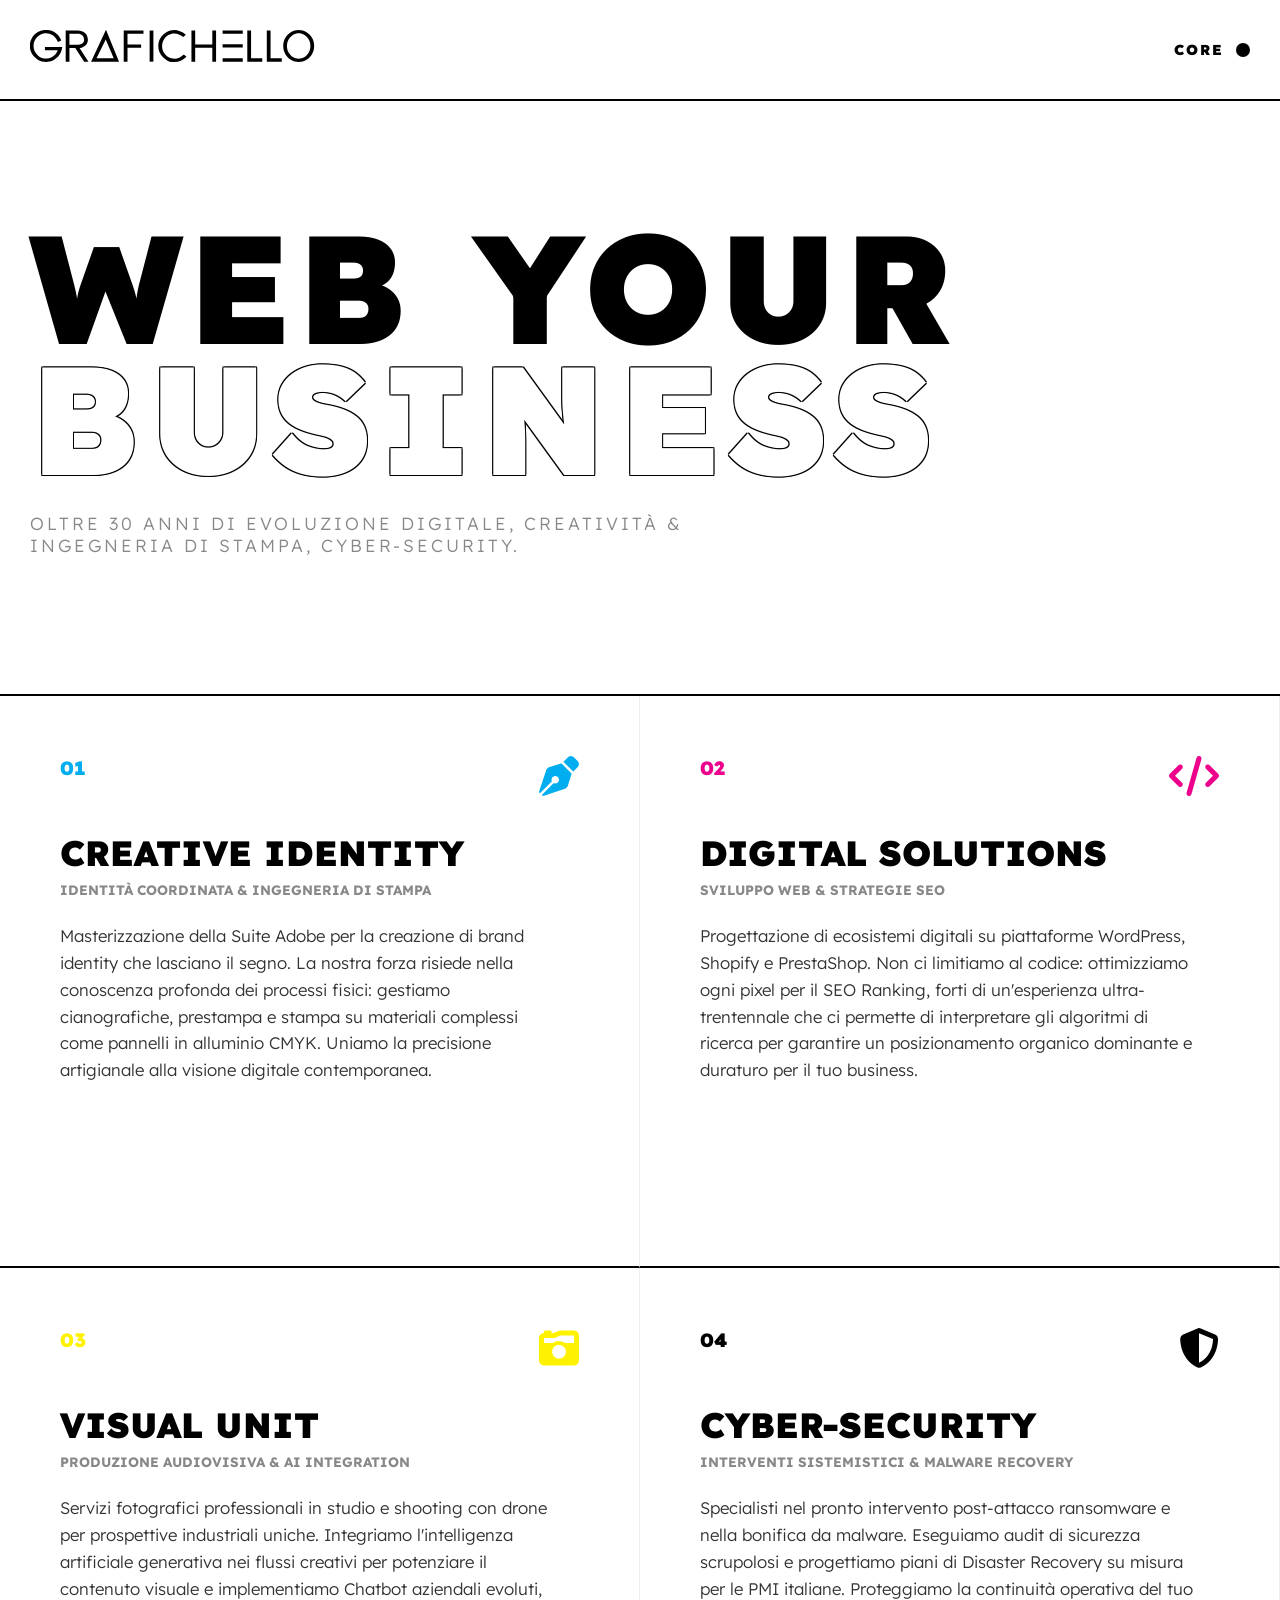
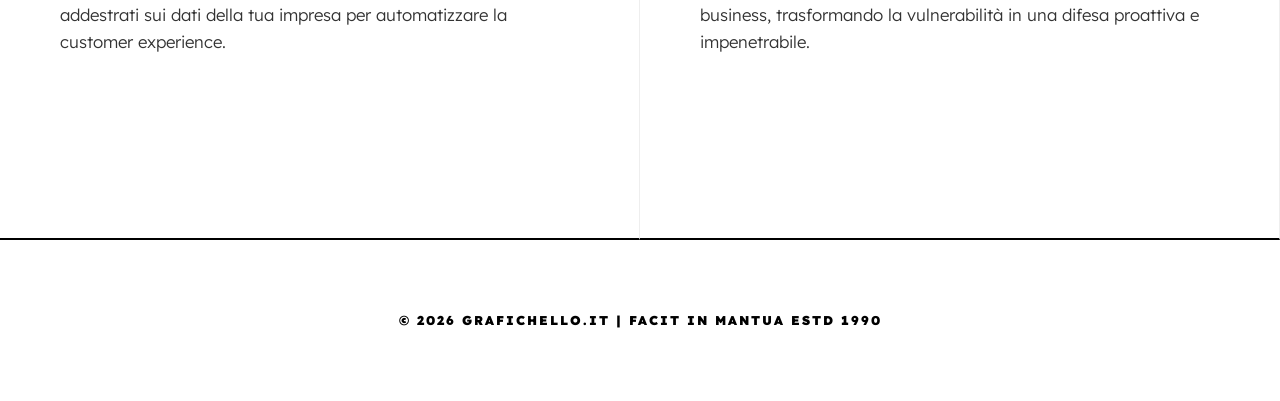
==== commit 2ed98167: "Update index.html" ====
--- a/index.html
+++ b/index.html
@@ -3,49 +3,63 @@
 <head>
     <meta charset="UTF-8">
     <meta name="viewport" content="width=device-width, initial-scale=1.0">
-    <title>Grafichello - Web Your Business</title>
-    <link rel="stylesheet" href="style.css">
+    <title>GRAFICHELLO | WEB YOUR BUSINESS</title>
+    <meta name="description" content="Oltre 30 anni di esperienza in Progettazione Grafica, Soluzioni Digitali e Cyber-Security. Eccellenza tecnica a Mantova.">
+    <link rel="stylesheet" href="https://cdnjs.cloudflare.com/ajax/libs/font-awesome/6.4.0/css/all.min.css">
+    <link href="https://fonts.googleapis.com/css2?family=Lexend+Deca:wght@300;900&display=swap" rel="stylesheet">
+    <link rel="stylesheet" href="assets/css/style.css">
+    <link rel="icon" type="image/png" href="favicon.png">
+    <link rel="apple-touch-icon" href="favicon.png">
 </head>
 <body>
 
+<nav class="nav-elite">
+    <div class="nav-container">
+        <div class="logo-area">
+            <a href="/">
+                <svg id="Livello_1" xmlns="http://www.w3.org/2000/svg" viewBox="200 1150 2450 300" class="logo-grafichello">
+  <path d="M266.9,1404.3c-21.1-12.6-37.9-29.1-50.2-49.8-12.4-20.7-18.5-43.6-18.5-68.5s6.1-47.6,18.5-68.3c12.4-20.7,29.1-37.3,50.2-49.8,20.9-12.6,44.5-18.8,70.4-18.8s53.8,7.6,76.9,22.8c23,15.2,41.1,37.7,54.2,67.3l-29.3,12.9c-11.4-26.3-25.9-45.3-43.6-57.1-17.7-11.6-37.1-17.5-58.2-17.5s-37.1,4.8-53.3,14.3c-16,9.7-28.9,22.6-38.8,39.2-9.7,16.4-14.6,34.8-14.6,55s4.9,38.8,14.6,55.2c9.9,16.6,22.8,29.5,38.8,39.2,16.2,9.5,33.9,14.3,53.3,14.3s45.3-7.4,64.3-22.1c18.8-14.6,31-31,36.1-49.1h-109.8v-28.5h149l-3,16.6c-4.4,21.5-12.9,40.7-25.9,57.3-12.9,16.7-28.9,29.9-48.1,39.8-19.2,9.7-40.1,14.6-62.6,14.6s-49.5-6.3-70.4-18.8Z"/>
+  <path d="M664.2,1421.3l-76.3-116.2h-49.8v116.2h-32.1v-266.7h102.7c26.3,0,47.7,7.4,64.9,22.4,14.8,14.1,22.4,32.9,22.6,56.7,0,19.6-6.5,35.6-19.2,47.9-7.8,7.2-16.6,12.4-25.9,15.8-14.1,5.1-22.6,7.6-26.1,7.6l76.3,116.2h-37.1ZM617,1276.1c4.8-.4,10.7-1.5,17.7-3.4,7-2.1,13.3-5.5,18.6-10.5,7-6.7,10.5-16,10.5-28s-4.6-28.9-13.7-37.5c-10.3-9.1-24.2-13.7-41.1-13.7h-71v93.4h70c1.1,0,4.2-.2,8.9-.4Z"/>
+  <path d="M723.4,1421.3l128-273.6,111.7,273.6h-239.7ZM849.2,1230.5l-78.8,162.3h147.4l-68.7-162.3Z"/>
+  <path d="M1003.4,1421.3v-266.7h169.3v28.5h-137v90.4h116.8v28.3h-116.8v119.5h-32.3Z"/>
+  <path d="M1225.4,1421.3v-266.7h32.3v266.7h-32.3Z"/>
+  <path d="M1368.6,1406.2c-21.1-12.6-37.9-29.1-50.2-49.8s-18.5-43.6-18.5-68.5,6.1-47.6,18.5-68.3c12.4-20.7,29.1-37.3,50.2-49.8,20.9-12.6,44.5-18.8,70.2-18.8s65.8,12.9,97,38.8l-22.8,19.8c-25.1-20-49.7-30.1-74.2-30.1s-36.9,4.8-53.1,14.3c-16,9.7-28.9,22.6-38.8,39.2-9.7,16.4-14.6,34.8-14.6,55s4.9,38.8,14.6,55.2c9.9,16.6,22.8,29.5,38.8,39.2,16.2,9.5,33.9,14.3,53.1,14.3,27.4,0,54-12,79.9-36l23,19.6c-31.6,29.9-66,44.7-102.9,44.7s-49.1-6.3-70.2-18.6Z"/>
+  <path d="M1762.7,1421.3v-118.9h-146.7v118.9h-32.1v-266.7h32.1v119.3h146.7v-119.3h32.3v266.7h-32.3Z"/>
+  <path d="M1851,1182.5v-28.3h172.7v28.3h-172.7ZM1851,1300.5v-28.3h172.5v28.3h-172.5ZM1851,1421.3v-28.5h172.5v28.5h-172.5Z"/>
+  <path d="M2062.6,1421.3v-266.7h32.3v238.2h96.1v28.5h-128.4Z"/>
+  <path d="M2229.8,1421.3v-266.7h32.3v238.2h96.1v28.5h-128.4Z"/>
+  <path d="M2435.9,1405.5c-20.2-12.6-36.1-29.3-47.9-50-11.6-20.5-17.5-43.4-17.5-68.1s5.9-47.6,17.5-68.3c11.8-20.5,27.8-37.3,47.9-49.8s42.4-18.8,67.2-18.8,47.2,6.3,67.3,18.8c20.2,12.6,36.1,29.3,47.9,49.8,11.6,20.7,17.5,43.4,17.5,68.3s-5.9,47.6-17.5,68.1c-11.8,20.7-27.8,37.5-47.9,50-20.2,12.6-42.6,18.8-67.3,18.8s-47-6.3-67.2-18.8ZM2553,1381.5c15-9.5,27.2-22.6,36.5-39,9.3-16.6,13.9-34.8,13.9-55.2s-4.6-38.6-13.9-55.2c-9.3-16.4-21.5-29.5-36.5-39-15.2-9.5-31.8-14.3-50-14.3s-34.6,4.8-49.8,14.3c-15,9.5-27.2,22.6-36.5,39-9.3,16.6-14.1,34.8-14.1,55.2s4.8,38.6,14.1,55.2c9.3,16.4,21.5,29.5,36.5,39,15.2,9.5,31.8,14.3,49.8,14.3s34.8-4.8,50-14.3Z"/>
+</svg>
+            </a>
+        </div>
+        
+        <div class="nav-trigger" id="menuToggle">
+            <span class="trigger-text" id="triggerText">CORE</span>
+            <div class="dot"></div>
+        </div>
+    </div>
+</nav>
+
+<div class="menu-overlay" id="menuOverlay">
+    <ul class="nav-massive">
+        <li class="h-cyan"><a href="#creative">01_CREATIVE IDENTITY</a></li>
+        <li class="h-magenta"><a href="#digital">02_DIGITAL SOLUTIONS</a></li>
+        <li class="h-yellow"><a href="#visual">03_VISUAL UNIT</a></li>
+        <li class="h-black"><a href="#security">04_CYBER-SECURITY</a></li>
+    </ul>
+</div>
+
 <header class="hero-brutal">
-    <h1 class="sr-only">Web Your Business - Grafichello: Evoluzione Digitale e Cyber-Security</h1>
+   <h1 class="hero-title">
+    WEB YOUR<br>
+    <span class="stroke">BUSI<span style="margin-right: 0.03em;">N</span>ESS</span>
+</h1>
 
-    <div class="business-svg-container">
-        <svg id="Livello_1" xmlns="http://www.w3.org/2000/svg" version="1.1" viewBox="0 0 2834.6 2834.6" class="business-svg">
-            <defs>
-                <style>
-                    .st0 { fill: none; stroke: #1d1d1b; stroke-width: .5px; }
-                    .st1 { fill: #1d1d1b; }
-                </style>
-            </defs>
-            <g>
-                <path class="st1" d="M215.5,272l-14.3-50.4h15.6l5.9,22.8c.4,1.5.7,2.9,1,4.3.3,1.4.5,2.6.6,3.8s.3,2.2.3,3.2c0,1,.1,1.8.1,2.4h-1.2c0-1.2,0-2.5.1-3.9,0-1.4.3-2.9.5-4.5.3-1.6.8-3.4,1.4-5.4l6.3-17.8h11.9l6.3,17.8c.7,1.9,1.2,3.7,1.6,5.3.4,1.6.7,3.1.8,4.5.2,1.4.3,2.7.3,3.9h-1.1v-1.9c0-.7,0-1.5,0-2.4,0-.9,0-1.8.2-2.8,0-1,.2-2,.4-3.1.2-1.1.4-2.3.7-3.5l5.9-22.8h15l-14.5,50.4h-12.2l-10.9-27.1h1.9l-9.7,27.1h-13Z"/>
-                <path class="st1" d="M279,272v-50.4h37.7v12.6h-22.8v25.2h24v12.6h-39ZM286.4,252.5v-11.8h27.6v11.8h-27.6Z"/>
-                <path class="st1" d="M327.1,272v-50.4h23.2c3.6,0,6.7.5,9.3,1.5,2.5,1,4.4,2.4,5.8,4.2,1.3,1.8,2,4,2,6.4s-.7,5.5-2.1,7.5c-1.4,2-3.4,3.3-6,4l-.2-1.4c2.2.5,4.1,1.4,5.8,2.6,1.6,1.2,2.9,2.6,3.8,4.3.9,1.7,1.4,3.6,1.4,5.8s-.5,4.9-1.4,6.9c-1,1.9-2.3,3.6-4.1,4.9-1.8,1.3-3.8,2.3-6,2.9-2.3.6-4.7.9-7.4.9h-23.9ZM341.5,241.4h6.1c1.1,0,2-.1,2.7-.4.7-.3,1.2-.7,1.5-1.3.3-.6.5-1.2.5-2.1s-.4-2-1.1-2.7c-.7-.7-2-1-3.7-1h-6v7.5ZM341.5,259.8h9.1c.9,0,1.7-.2,2.3-.5.6-.3,1.1-.8,1.4-1.4.3-.6.5-1.4.5-2.3s-.2-1.5-.5-2.1c-.4-.6-.9-1-1.5-1.3-.7-.3-1.5-.5-2.5-.5h-8.7v8.1Z"/>
-                <path class="st1" d="M416.4,272v-25.1l.5,3.5-20.4-28.8h17.3l15.6,22.3-9.7-.2,14-22.1h16.8l-19.5,29.6,1.1-4.9v25.7h-15.7Z"/>
-                <path class="st1" d="M476.7,272.8c-4,0-7.6-.6-10.9-1.9s-6.2-3.1-8.6-5.5c-2.4-2.4-4.3-5.1-5.7-8.4-1.3-3.2-2-6.7-2-10.5s.7-7.4,2-10.5c1.3-3.2,3.2-6,5.7-8.3,2.4-2.4,5.3-4.2,8.6-5.5s6.9-1.9,10.9-1.9,7.6.6,10.9,1.9c3.3,1.3,6.2,3.1,8.6,5.5,2.4,2.4,4.3,5.1,5.7,8.3,1.3,3.2,2,6.7,2,10.5s-.7,7.4-2,10.6c-1.3,3.2-3.2,6-5.7,8.4-2.4,2.4-5.3,4.2-8.6,5.5-3.3,1.3-6.9,1.9-10.8,1.9ZM476.6,258.4c1.6,0,3.1-.3,4.5-.9s2.6-1.4,3.6-2.5c1-1.1,1.8-2.3,2.4-3.8.6-1.4.8-3,.8-4.8s-.3-3.3-.8-4.8c-.6-1.4-1.3-2.7-2.4-3.8-1-1.1-2.2-1.9-3.6-2.5-1.4-.6-2.9-.9-4.5-.9s-3.1.3-4.5.9c-1.4.6-2.6,1.4-3.6,2.5-1,1.1-1.8,2.3-2.4,3.8-.6,1.4-.8,3-.8,4.8s.3,3.3.8,4.8c.6,1.4,1.3,2.7,2.4,3.8,1,1.1,2.2,1.9,3.6,2.5s2.9.9,4.5.9Z"/>
-                <path class="st1" d="M534.9,272.5c-4.4,0-8.2-.9-11.6-2.6-3.4-1.7-6-4-8-7-1.9-3-2.9-6.4-2.9-10.2v-31h15.7v30.4c0,1.4.3,2.6.9,3.7.6,1.1,1.4,1.9,2.4,2.6,1,.6,2.2.9,3.5.9s2.6-.3,3.7-.9c1.1-.6,1.9-1.5,2.5-2.6.6-1.1.9-2.3.9-3.7v-30.4h15.3v31c0,3.8-1,7.2-2.9,10.2-1.9,3-4.6,5.3-8,7-3.4,1.7-7.3,2.6-11.6,2.6Z"/>
-                <path class="st1" d="M568.8,272v-50.4h23.6c3.5,0,6.6.7,9.4,2.1,2.7,1.4,4.9,3.3,6.4,5.7,1.5,2.4,2.3,5.2,2.3,8.3s-.8,6.6-2.3,9.2c-1.5,2.6-3.7,4.7-6.4,6.2-2.7,1.5-5.9,2.2-9.4,2.2h-9.1v16.8h-14.5ZM595.3,272l-12.8-22.8,15.9-1.8,14.3,24.6h-17.4ZM583.4,244.5h6.6c1.2,0,2.2-.2,3-.7.8-.5,1.4-1.1,1.8-1.9.4-.8.6-1.8.6-3s-.2-2-.6-2.7c-.4-.7-1-1.3-1.9-1.7-.8-.4-1.9-.6-3.2-.6h-6.3v10.6Z"/>
-            </g>
-            <g>
-                <path class="st1" d="M227.6,336h-23.8v-50.9h23.1c3.6,0,6.6.5,9.1,1.5,2.5,1,4.4,2.5,5.8,4.3,1.3,1.9,2,4.1,2,6.6s-.7,5.6-2.1,7.6c-.9,1.3-2.1,2.4-3.6,3.1,1.1.5,2.2,1,3.1,1.7,1.7,1.2,3,2.7,3.9,4.4.9,1.7,1.4,3.7,1.4,6s-.5,4.9-1.4,6.9c-.9,1.9-2.3,3.6-4,4.9-1.7,1.3-3.7,2.3-6,2.9-2.2.6-4.7.9-7.4.9ZM237.4,308c1.6-.7,2.9-1.8,3.8-3.1,1.4-1.9,2-4.4,2-7.3s-.6-4.6-1.9-6.3c-1.3-1.8-3.1-3.2-5.5-4.2-2.4-1-5.4-1.5-8.9-1.5h-22.6v49.9h23.3c2.6,0,5-.3,7.2-.9,2.2-.6,4.1-1.6,5.8-2.8,1.7-1.3,3-2.9,3.9-4.7.9-1.9,1.4-4.1,1.4-6.7s-.5-4.1-1.3-5.8c-.9-1.7-2.2-3.1-3.8-4.2-1-.7-2.2-1.3-3.4-1.8M227.1,324.6h-10v-9.6h9.7c1.2,0,2.2.2,3.1.6.9.4,1.5.9,2,1.6.5.7.7,1.5.7,2.5s-.2,2-.6,2.7c-.4.8-1,1.3-1.8,1.7-.8.4-1.7.6-2.9.6ZM217.6,324.1h9.5c1.1,0,2-.2,2.7-.5.7-.3,1.2-.8,1.6-1.5.4-.7.6-1.5.6-2.5s-.2-1.7-.6-2.2c-.4-.6-1-1-1.8-1.4-.8-.3-1.7-.5-2.9-.5h-9.2v8.6ZM224.6,305.6h-7.5v-9h7.2c1.9,0,3.4.4,4.3,1.2.9.8,1.4,1.9,1.4,3.3s-.2,1.7-.6,2.4c-.4.7-1,1.2-1.8,1.6-.8.3-1.8.5-3,.5ZM217.6,305.1h7c1.1,0,2-.2,2.8-.5.7-.3,1.3-.8,1.6-1.4.4-.6.5-1.3.5-2.1,0-1.2-.4-2.2-1.2-2.9-.8-.7-2.1-1.1-3.9-1.1h-6.7v8Z"/>
-                <path class="st1" d="M277,336.5c-4.3,0-8.2-.9-11.5-2.6-3.4-1.7-6-4.1-7.9-7.1-1.9-3-2.9-6.5-2.9-10.4v-31.3h14.9v30.6c0,1.5.3,2.9,1,4.1.6,1.2,1.5,2.1,2.7,2.8,1.1.7,2.4,1,3.8,1s2.9-.3,4.1-1c1.2-.7,2.1-1.6,2.8-2.8.7-1.2,1-2.6,1-4.1v-30.6h14.5v31.3c0,3.9-1,7.4-2.9,10.4-1.9,3-4.6,5.4-7.9,7.1-3.3,1.7-7.2,2.6-11.6,2.6ZM255.2,285.6v30.8c0,3.8.9,7.2,2.8,10.1,1.9,2.9,4.5,5.3,7.8,6.9,3.3,1.7,7.1,2.5,11.3,2.5s8.1-.9,11.3-2.5c3.3-1.7,5.9-4,7.7-6.9,1.9-2.9,2.8-6.3,2.8-10.1v-30.8h-13.5v30.1c0,1.6-.4,3.1-1.1,4.3-.7,1.3-1.7,2.3-3,3-1.2.7-2.7,1.1-4.3,1.1s-2.8-.4-4.1-1.1c-1.2-.7-2.2-1.7-2.9-3-.7-1.3-1-2.7-1-4.3v-30.1h-13.9Z"/>
-                <path class="st1" d="M327.6,336.8c-3.6,0-6.9-.4-9.7-1.2-2.8-.8-5.3-2-7.5-3.6-2.1-1.5-4.1-3.4-5.8-5.4v-.2c-.1,0,8.6-9.8,8.6-9.8l.2.2c2.4,3.1,4.8,5.1,7.3,6.1,2.5,1,5,1.5,7.3,1.5s2-.1,2.8-.3c.8-.2,1.4-.5,1.9-1,.4-.5.6-1,.6-1.7s-.2-1.1-.5-1.6c-.4-.5-.9-.9-1.5-1.2-.7-.4-1.4-.7-2.2-1-.8-.3-1.6-.5-2.4-.7-.8-.2-1.6-.3-2.4-.5-2.8-.6-5.3-1.4-7.5-2.4-2.1-1-3.9-2.1-5.4-3.5-1.4-1.3-2.5-2.9-3.2-4.7-.7-1.7-1.1-3.7-1.1-5.9s.6-4.6,1.7-6.6c1.1-2,2.6-3.7,4.5-5.2,1.8-1.4,4-2.5,6.4-3.3,2.4-.7,4.9-1.1,7.5-1.1s6.6.4,9.1,1.1c2.5.7,4.7,1.7,6.4,3,1.7,1.3,3.2,2.8,4.5,4.6v.2c.1,0-8.7,8.5-8.7,8.5l-.2-.2c-1-1.1-2.1-2-3.2-2.7-1.2-.7-2.4-1.2-3.6-1.6-1.2-.4-2.5-.5-3.7-.5s-2.2.1-3.1.4c-.8.2-1.5.6-1.9,1-.4.4-.6,1-.6,1.7s.2,1.1.7,1.6c.5.5,1.2.9,1.9,1.2.8.3,1.7.6,2.6.8.9.2,1.8.4,2.5.5,2.6.5,5.1,1.2,7.3,2.1,2.2.8,4.1,1.9,5.8,3.2,1.7,1.3,2.9,2.9,3.8,4.7.9,1.9,1.3,4,1.3,6.5,0,3.6-.9,6.8-2.7,9.3-1.8,2.5-4.3,4.4-7.4,5.7-3.1,1.3-6.6,1.9-10.4,1.9ZM305.2,326.4c1.6,2,3.5,3.7,5.5,5.2,2.1,1.5,4.6,2.7,7.3,3.5,2.8.8,6,1.2,9.5,1.2s7.2-.6,10.2-1.9c3-1.2,5.4-3.1,7.2-5.5,1.8-2.4,2.7-5.4,2.7-9s-.4-4.5-1.3-6.3c-.8-1.8-2.1-3.3-3.7-4.6-1.6-1.3-3.5-2.3-5.7-3.1-2.2-.8-4.6-1.5-7.2-2-.8-.1-1.6-.3-2.6-.5-.9-.2-1.8-.5-2.7-.8-.8-.3-1.5-.8-2.1-1.3-.6-.5-.9-1.2-.9-1.9s.3-1.5.8-2c.5-.5,1.2-.9,2.2-1.1.9-.2,2-.4,3.2-.4s2.6.2,3.9.5c1.3.4,2.5.9,3.7,1.6,1.1.7,2.2,1.6,3.2,2.6l8.2-7.9c-1.2-1.6-2.6-3.1-4.2-4.3-1.7-1.3-3.8-2.3-6.2-2.9-2.5-.7-5.5-1-9-1s-5,.4-7.4,1.1c-2.3.7-4.4,1.8-6.2,3.2-1.8,1.4-3.2,3.1-4.3,5-1.1,1.9-1.6,4.1-1.6,6.4s.3,4,1,5.7c.7,1.7,1.7,3.2,3.1,4.5,1.4,1.3,3.1,2.4,5.2,3.4,2.1.9,4.6,1.7,7.4,2.4.8.2,1.6.4,2.4.5.8.2,1.7.4,2.5.7.8.3,1.6.6,2.3,1,.7.4,1.3.8,1.7,1.3.4.5.6,1.2.6,1.9s-.3,1.5-.7,2.1c-.5.5-1.2.9-2.1,1.2s-1.9.3-2.9.3c-2.4,0-5-.5-7.5-1.6-2.5-1-5-3.1-7.3-6.1l-8,9Z"/>
-                <path class="st1" d="M387.6,336h-32.3v-12.2h8.8v-26.6h-8.8v-12.2h32.3v12.2h-8.7v26.6h8.7v12.2ZM355.8,335.5h31.3v-11.2h-8.7v-27.6h8.7v-11.2h-31.3v11.2h8.8v27.6h-8.8v11.2Z"/>
-                <path class="st1" d="M445.6,336h-13.3c0-.1-20.1-27.5-20.1-27.5,0,.5,0,1,.1,1.5,0,1.2.2,2.3.3,3.3,0,1,.1,2.2.1,3.4,0,1.2,0,2.6,0,4.1v15.2h-14.3v-50.9h13.2c0,.1,20.4,28.1,20.4,28.1-.2-1.4-.3-2.7-.4-4-.1-1.3-.2-2.6-.3-3.9,0-1.3-.1-2.7-.1-4.3v-16h14.3v50.9ZM432.2,314.3l-20.9-28.6h-12.4v49.9h13.3v-14.7c0-1.5,0-2.9,0-4.1,0-1.2,0-2.3-.1-3.4,0-1.1-.2-2.2-.3-3.3,0-.7-.1-1.5-.2-2.3l.5-.2,20.5,28h12.5v-49.9h-13.3v15.5c0,1.5,0,2.9.1,4.2,0,1.3.2,2.6.3,3.9.1,1.3.3,2.7.4,4.1,0,.2,0,.5,0,.7l-.5.2ZM412.1,307.5,432.8,315.1"/>
-                <path class="st1" d="M522,336.8c-3.6,0-6.9-.4-9.7-1.2-2.8-.8-5.3-2-7.5-3.6-2.1-1.5-4.1-3.4-5.8-5.4v-.2c-.1,0,8.6-9.8,8.6-9.8l.2.2c2.4,3.1,4.8,5.1,7.3,6.1,2.5,1,5,1.5,7.3,1.5s2-.1,2.8-.3c.8-.2,1.4-.5,1.9-1,.4-.5.6-1,.6-1.7s-.2-1.1-.5-1.6c-.4-.5-.9-.9-1.5-1.2-.7-.4-1.4-.7-2.2-1-.8-.3-1.6-.5-2.4-.7-.8-.2-1.6-.3-2.4-.5-2.8-.6-5.3-1.4-7.5-2.4-2.1-1-3.9-2.1-5.4-3.5-1.4-1.3-2.5-2.9-3.2-4.7-.7-1.7-1.1-3.7-1.1-5.9s.6-4.6,1.7-6.6c1.1-2,2.6-3.7,4.5-5.2,1.8-1.4,4-2.5,6.4-3.3,2.4-.7,4.9-1.1,7.5-1.1s6.6.4,9.1,1.1c2.5.7,4.7,1.7,6.4,3,1.7,1.3,3.2,2.8,4.5,4.6v.2c.1,0-8.7,8.5-8.7,8.5l-.2-.2c-1-1.1-2.1-2-3.2-2.7-1.2-.7-2.4-1.2-3.6-1.6-1.2-.4-2.5-.5-3.7-.5s-2.2.1-3.1.4c-.8.2-1.5.6-1.9,1-.4.4-.6,1-.6,1.7s.2,1.1.7,1.6c.5.5,1.2.9,1.9,1.2.8.3,1.7.6,2.6.8.9.2,1.8.4,2.5.5,2.6.5,5.1,1.2,7.3,2.1,2.2.8,4.1,1.9,5.8,3.2,1.7,1.3,2.9,2.9,3.8,4.7.9,1.9,1.3,4,1.3,6.5,0,3.6-.9,6.8-2.7,9.3-1.8,2.5-4.3,4.4-7.4,5.7-3.1,1.3-6.6,1.9-10.4,1.9ZM499.6,326.4c1.6,2,3.5,3.7,5.5,5.2,2.1,1.5,4.6,2.7,7.3,3.5,2.8.8,6,1.2,9.5,1.2s7.2-.6,10.2-1.9c3-1.2,5.4-3.1,7.2-5.5,1.8-2.4,2.7-5.4,2.7-9s-.4-4.5-1.3-6.3c-.8-1.8-2.1-3.3-3.7-4.6-1.6-1.3-3.5-2.3-5.7-3.1-2.2-.8-4.6-1.5-7.2-2-.8-.1-1.6-.3-2.6-.5-.9-.2-1.8-.5-2.7-.8-.8-.3-1.5-.8-2.1-1.3-.6-.5-.9-1.2-.9-1.9s.3-1.5.8-2c.5-.5,1.2-.9,2.2-1.1.9-.2,2-.4,3.2-.4s2.6.2,3.9.5c1.3.4,2.5.9,3.7,1.6,1.1.7,2.2,1.6,3.2,2.6l8.2-7.9c-1.2-1.6-2.6-3.1-4.2-4.3-1.7-1.3-3.8-2.3-6.2-2.9-2.5-.7-5.5-1-9-1s-5,.4-7.4,1.1c-2.3.7-4.4,1.8-6.2,3.2-1.8,1.4-3.2,3.1-4.3,5-1.1,1.9-1.6,4.1-1.6,6.4s.3,4,1,5.7c.7,1.7,1.7,3.2,3.1,4.5,1.4,1.3,3.1,2.4,5.2,3.4,2.1.9,4.6,1.7,7.4,2.4.8.2,1.6.4,2.4.5.8.2,1.7.4,2.5.7.8.3,1.6.6,2.3,1,.7.4,1.3.8,1.7,1.3.4.5.6,1.2.6,1.9s-.3,1.5-.7,2.1c-.5.5-1.2.9-2.1,1.2s-1.9.3-2.9.3c-2.4,0-5-.5-7.5-1.6-2.5-1-5-3.1-7.3-6.1l-8,9Z"/>
-                <path class="st1" d="M567.9,336.8c-3.6,0-6.9-.4-9.7-1.2-2.8-.8-5.3-2-7.5-3.6-2.1-1.5-4.1-3.4-5.8-5.4v-.2c-.1,0,8.6-9.8,8.6-9.8l.2.2c2.4,3.1,4.8,5.1,7.3,6.1,2.5,1,5,1.5,7.3,1.5s2-.1,2.8-.3c.8-.2,1.4-.5,1.9-1,.4-.5.6-1,.6-1.7s-.2-1.1-.5-1.6c-.4-.5-.9-.9-1.5-1.2-.7-.4-1.4-.7-2.2-1-.8-.3-1.6-.5-2.4-.7-.8-.2-1.6-.3-2.4-.5-2.8-.6-5.3-1.4-7.5-2.4-2.1-1-3.9-2.1-5.4-3.5-1.4-1.3-2.5-2.9-3.2-4.7-.7-1.7-1.1-3.7-1.1-5.9s.6-4.6,1.7-6.6c1.1-2,2.6-3.7,4.5-5.2,1.8-1.4,4-2.5,6.4-3.3,2.4-.7,4.9-1.1,7.5-1.1s6.6.4,9.1,1.1c2.5.7,4.7,1.7,6.4,3,1.7,1.3,3.2,2.8,4.5,4.6v.2c.1,0-8.7,8.5-8.7,8.5l-.2-.2c-1-1.1-2.1-2-3.2-2.7-1.2-.7-2.4-1.2-3.6-1.6-1.2-.4-2.5-.5-3.7-.5s-2.2.1-3.1.4c-.8.2-1.5.6-1.9,1-.4.4-.6,1-.6,1.7s.2,1.1.7,1.6c.5.5,1.2.9,1.9,1.2.8.3,1.7.6,2.6.8.9.2,1.8.4,2.5.5,2.6.5,5.1,1.2,7.3,2.1,2.2.8,4.1,1.9,5.8,3.2,1.7,1.3,2.9,2.9,3.8,4.7.9,1.9,1.3,4,1.3,6.5,0,3.6-.9,6.8-2.7,9.3-1.8,2.5-4.3,4.4-7.4,5.7-3.1,1.3-6.6,1.9-10.4,1.9ZM545.5,326.4c1.6,2,3.5,3.7,5.5,5.2,2.1,1.5,4.6,2.7,7.3,3.5,2.8.8,6,1.2,9.5,1.2s7.2-.6,10.2-1.9c3-1.2,5.4-3.1,7.2-5.5,1.8-2.4,2.7-5.4,2.7-9s-.4-4.5-1.3-6.3c-.8-1.8-2.1-3.3-3.7-4.6-1.6-1.3-3.5-2.3-5.7-3.1-2.2-.8-4.6-1.5-7.2-2-.8-.1-1.6-.3-2.6-.5-.9-.2-1.8-.5-2.7-.8-.8-.3-1.5-.8-2.1-1.3-.6-.5-.9-1.2-.9-1.9s.3-1.5.8-2c.5-.5,1.2-.9,2.2-1.1.9-.2,2-.4,3.2-.4s2.6.2,3.9.5c1.3.4,2.5.9,3.7,1.6,1.1.7,2.2,1.6,3.2,2.6l8.2-7.9c-1.2-1.6-2.6-3.1-4.2-4.3-1.7-1.3-3.8-2.3-6.2-2.9-2.5-.7-5.5-1-9-1s-5,.4-7.4,1.1c-2.3.7-4.4,1.8-6.2,3.2-1.8,1.4-3.2,3.1-4.3,5-1.1,1.9-1.6,4.1-1.6,6.4s.3,4,1,5.7c.7,1.7,1.7,3.2,3.1,4.5,1.4,1.3,3.1,2.4,5.2,3.4,2.1.9,4.6,1.7,7.4,2.4.8.2,1.6.4,2.4.5.8.2,1.7.4,2.5.7.8.3,1.6.6,2.3,1,.7.4,1.3.8,1.7,1.3.4.5.6,1.2.6,1.9s-.3,1.5-.7,2.1c-.5.5-1.2.9-2.1,1.2s-1.9.3-2.9.3c-2.4,0-5-.5-7.5-1.6-2.5-1-5-3.1-7.3-6.1l-8,9Z"/>
-            </g>
-            <polygon class="st0" points="457.2 285.4 493.9 285.4 493.9 297.2 493.9 297.2 471 297.2 471 304.6 491 304.6 491 315.8 491 315.8 471 315.8 471 324.1 494.9 324.1 494.9 335.8 494.9 335.8 457 335.8 457.2 285.4"/>
-        </svg>
-    </div>
-
-    <p class="hero-sub">
-        OLTRE 30 ANNI DI EVOLUZIONE DIGITALE,<br class="m-break"> 
-        CREATIVITÀ & INGEGNERIA DI&nbsp;STAMPA,<br class="m-break"> 
-        CYBER-SECURITY.
-    </p>
+<p class="hero-sub">
+    OLTRE 30 ANNI DI EVOLUZIONE DIGITALE,<br class="m-break"> 
+    CREATIVITÀ & INGEGNERIA DI&nbsp;STAMPA,<br class="m-break"> 
+    CYBER-SECURITY.
+</p>
 </header>
 
 <section class="grid-cmyk">
@@ -123,3 +137,5 @@
 </html>
 
 
+
+
--- a/assets/css/style.css
+++ b/assets/css/style.css
@@ -0,0 +1,164 @@
+:root {
+    --cyan: #00aeef;
+    --magenta: #ec008c;
+    --yellow: #fff200;
+    --black: #000000;
+    --white: #ffffff;
+    --gray-meta: #888888;
+}
+
+body { background: var(--white); font-family: 'Lexend Deca', sans-serif; margin: 0; text-transform: uppercase; color: var(--black); }
+
+/* Dimensioni Logo */
+.logo-grafichello {
+    height: 35px;
+    width: auto;
+    fill: var(--black);
+    transition: fill 0.3s ease;
+}
+
+/* Quando il menu CORE è attivo, il logo diventa bianco */
+.menu-overlay.active ~ .nav-elite .logo-grafichello {
+    fill: var(--white);
+}
+
+/* Nav & CORE/HOME */
+.nav-elite { padding: 30px; border-bottom: 2px solid var(--black); position: sticky; top: 0; background: white; z-index: 1000; }
+.nav-container { display: flex; justify-content: space-between; align-items: center; }
+.nav-trigger { cursor: pointer; display: flex; align-items: center; gap: 12px; }
+.trigger-text { font-weight: 900; font-size: 0.9rem; letter-spacing: 2px; }
+.dot { width: 14px; height: 14px; background: var(--black); border-radius: 50%; transition: 0.3s; }
+.nav-trigger:hover .dot { transform: scale(1.3); background: var(--magenta); }
+@media (max-width: 768px) {
+    .nav-elite {
+        padding: 20px 25px; /* Più compatto su mobile */
+    }
+    .logo-grafichello {
+        height: 25px; /* Logo leggermente più piccolo per bilanciare CORE */
+    }
+}
+
+
+
+
+/* Menu Overlay */
+.menu-overlay { position: fixed; top: 0; left: 0; width: 100%; height: 100vh; background: var(--black); color: white; display: flex; align-items: center; padding: 50px; transform: translateY(-100%); transition: 0.5s cubic-bezier(0.8, 0, 0.2, 1); z-index: 999; }
+.menu-overlay.active { transform: translateY(0); }
+.nav-massive { list-style: none; padding: 0; }
+.nav-massive li { margin-bottom: 20px; }
+.nav-massive li a { color: white; text-decoration: none; font-size: 6vw; font-weight: 900; line-height: 1; transition: 0.3s; }
+
+/* --- HOVER DINAMICO MENU CMYK --- */
+.nav-massive li:nth-child(1) a:hover { color: var(--cyan); }
+.nav-massive li:nth-child(2) a:hover { color: var(--magenta); }
+.nav-massive li:nth-child(3) a:hover { color: var(--yellow); }
+.nav-massive li:nth-child(4) a:hover { color: #555; } /* Grigio per Cyber su fondo nero */
+
+/* --- SEZIONE HERO --- */
+.hero-brutal { 
+    padding: 120px 30px; 
+    border-bottom: 2px solid var(--black); 
+}
+
+.hero-title { 
+    font-size: clamp(3rem, 12vw, 10rem); 
+    font-weight: 900; 
+    line-height: 0.85; 
+    letter-spacing: 0.04em; 
+    margin: 0; 
+}
+
+.stroke {
+    color: white; /* Il corpo della lettera è bianco */
+    /* Creiamo un finto bordo sottile e interno usando l'ombra */
+    text-shadow: 
+        -1px -1px 0 #000,  
+         1px -1px 0 #000,
+        -1px  1px 0 #000,
+         1px  1px 0 #000;
+    display: inline-block;
+    letter-spacing: 0.05em;
+}
+
+.hero-sub { 
+    margin-top: 30px; 
+    font-weight: 300; 
+    letter-spacing: 3px; 
+    font-size: 1.1rem; 
+    color: var(--gray-meta); 
+}
+
+/* Gestione interruzioni riga: attive solo su mobile */
+.m-break {
+    display: block;
+}
+
+/* Su schermi grandi (Desktop), ignoriamo gli 'a capo' per far scorrere il testo */
+@media (min-width: 768px) {
+    .m-break {
+        display: none;
+    }
+    .hero-sub {
+        max-width: 800px; /* Evita che la riga diventi infinita */
+    }
+}
+
+/* Fix per la N troppo distante: se 0.03em è ancora troppo, prova 0.02em */
+.hero-title span[style*="margin-right"] {
+    margin-right: 0.03em !important; 
+}
+
+/* CMYK Cards Base */
+.grid-cmyk { display: grid; grid-template-columns: repeat(2, 1fr); }
+.cmyk-card { min-height: 450px; padding: 60px; border-right: 1px solid #eee; border-bottom: 2px solid var(--black); transition: 0.4s cubic-bezier(0.16, 1, 0.3, 1); background: white; }
+.header-card { display: flex; justify-content: space-between; align-items: flex-start; margin-bottom: 40px; }
+.cmyk-num { font-size: 1.2rem; font-weight: 900; }
+.card-body i { font-size: 2.5rem; }
+.content-card h2 { font-weight: 900; font-size: 2.2rem; margin: 0; line-height: 1; transition: color 0.3s; }
+.sub-it { font-size: 0.85rem; color: var(--gray-meta); display: block; margin-top: 10px; font-weight: 700; transition: color 0.3s; }
+.content-card p { margin-top: 25px; text-transform: none; font-size: 1.05rem; line-height: 1.6; font-weight: 300; max-width: 500px; color: #333; transition: color 0.3s; }
+
+/* Colori delle icone e numeri di default */
+.c-text { color: var(--cyan); }
+.m-text { color: var(--magenta); }
+.y-text { color: var(--yellow); }
+.k-text { color: var(--black); }
+
+/* --- HOVER DINAMICO CARD CMYK --- */
+/* 01 Cyan */
+.cmyk-card#creative:hover { background-color: var(--cyan); border-color: var(--cyan); }
+/* 02 Magenta */
+.cmyk-card#digital:hover { background-color: var(--magenta); border-color: var(--magenta); }
+/* 03 Yellow */
+.cmyk-card#visual:hover { background-color: var(--yellow); border-color: var(--yellow); }
+/* 04 Black */
+.cmyk-card#security:hover { background-color: var(--black); border-color: var(--black); }
+
+/* Cambio colore testi in bianco per hover (tranne il giallo) */
+.cmyk-card:hover h2, 
+.cmyk-card:hover p, 
+.cmyk-card:hover .sub-it, 
+.cmyk-card:hover .cmyk-num, 
+.cmyk-card:hover i { 
+    color: white !important; 
+}
+
+/* Fix per card Gialla (testo nero su giallo) */
+.cmyk-card#visual:hover h2, 
+.cmyk-card#visual:hover p, 
+.cmyk-card#visual:hover .sub-it, 
+.cmyk-card#visual:hover .cmyk-num, 
+.cmyk-card#visual:hover i { 
+    color: var(--black) !important; 
+}
+
+/* Responsive */
+@media (max-width: 992px) {
+    .grid-cmyk { grid-template-columns: 1fr; }
+    .cmyk-card { padding: 40px 30px; }
+}
+.footer-raw { padding: 60px 30px; text-align: center; font-weight: 900; font-size: 0.8rem; letter-spacing: 2px; }
+
+
+
+
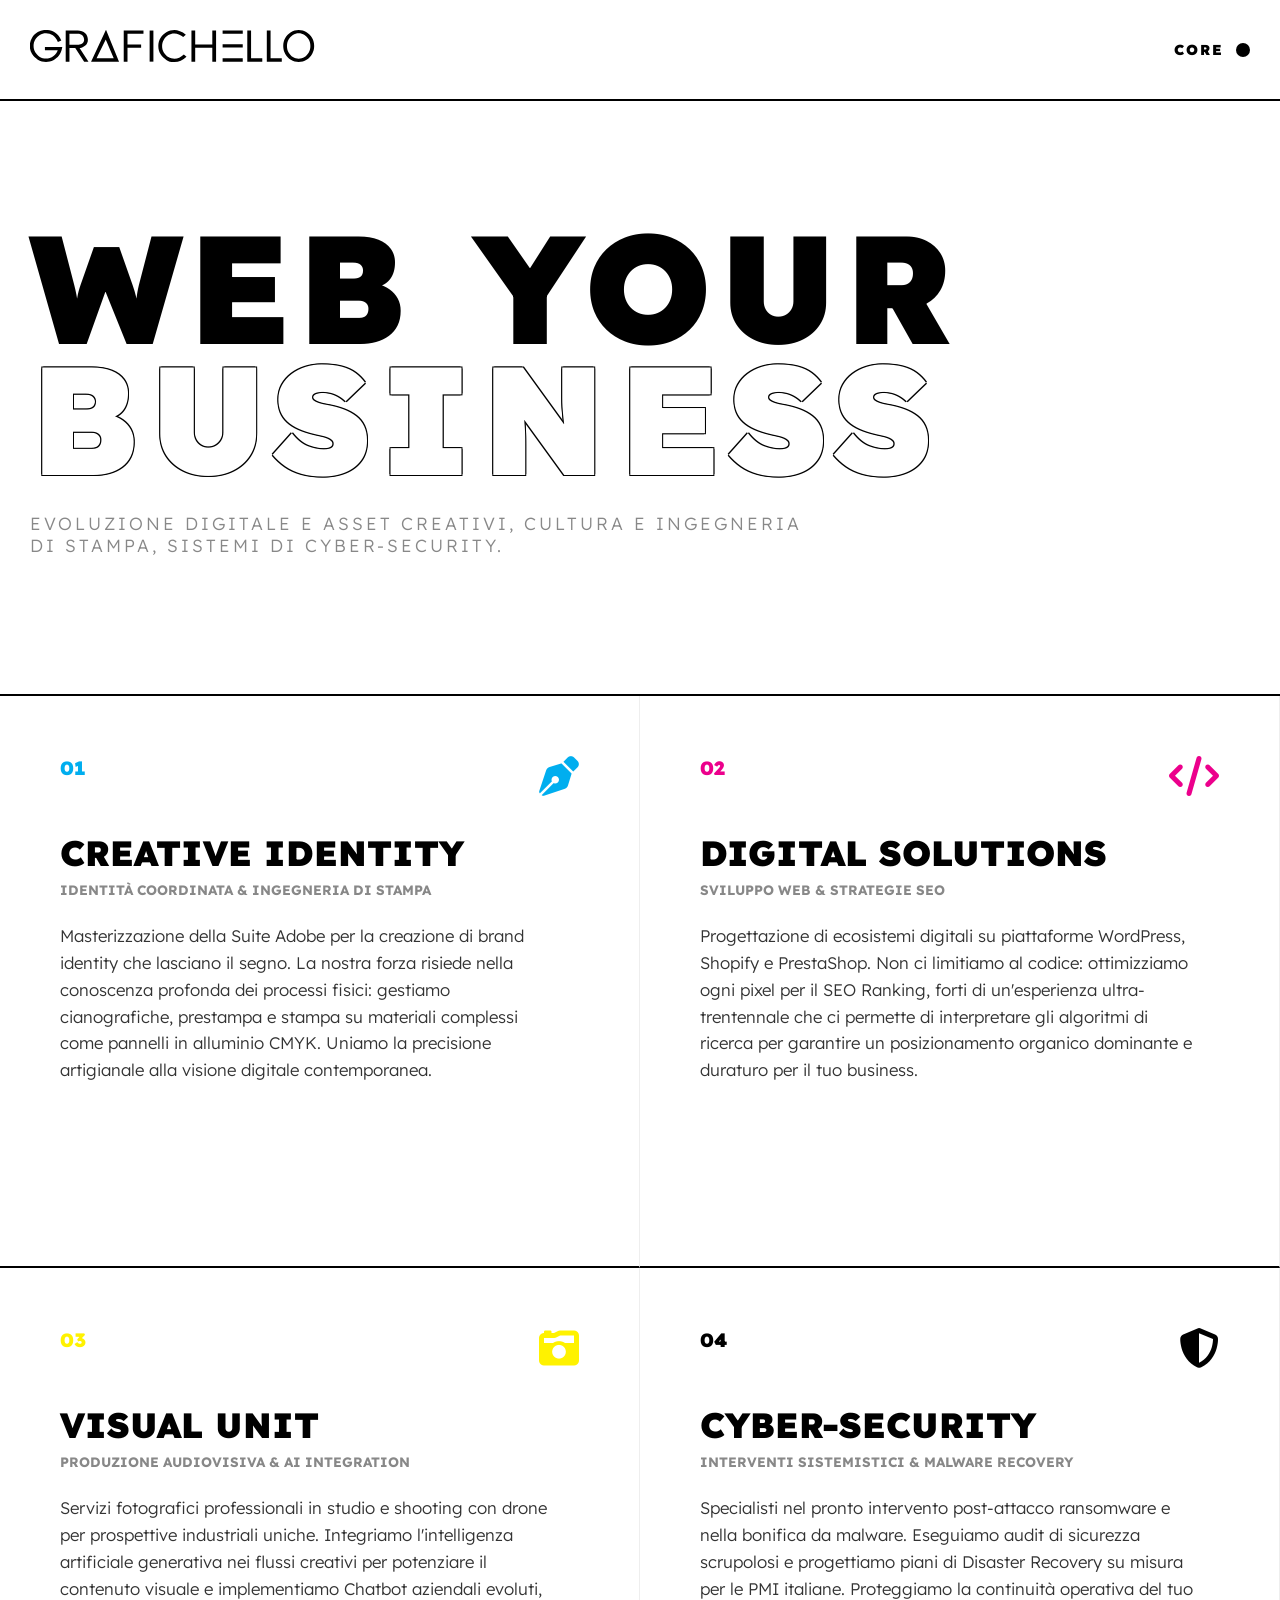
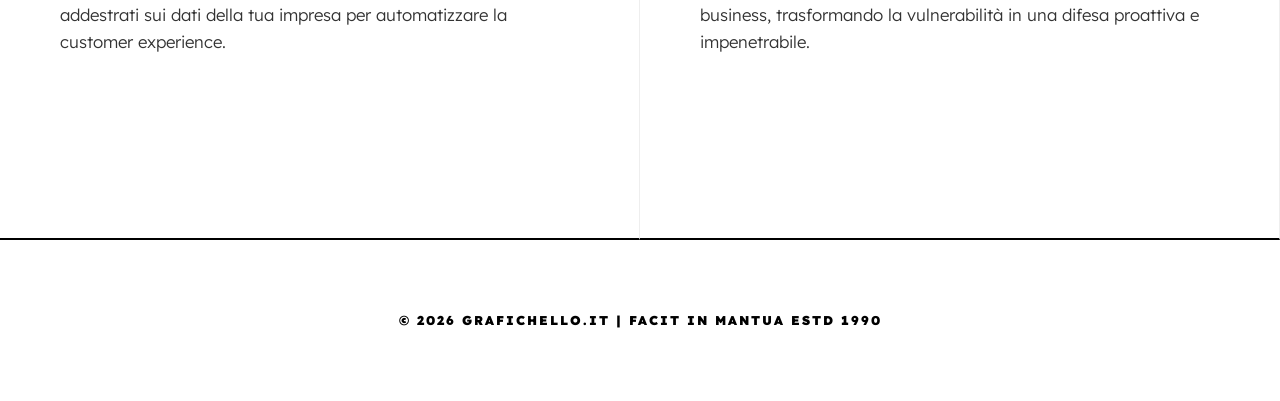
==== commit 985dc8f5: "Update index.html" ====
--- a/index.html
+++ b/index.html
@@ -42,10 +42,10 @@
 
 <div class="menu-overlay" id="menuOverlay">
     <ul class="nav-massive">
-        <li class="h-cyan"><a href="#creative">01_CREATIVE IDENTITY</a></li>
-        <li class="h-magenta"><a href="#digital">02_DIGITAL SOLUTIONS</a></li>
-        <li class="h-yellow"><a href="#visual">03_VISUAL UNIT</a></li>
-        <li class="h-black"><a href="#security">04_CYBER-SECURITY</a></li>
+        <li class="h-cyan"><a href="#creative">01 CREATIVE IDENTITY</a></li>
+        <li class="h-magenta"><a href="#digital">02 DIGITAL SOLUTIONS</a></li>
+        <li class="h-yellow"><a href="#visual">03 VISUAL UNIT</a></li>
+        <li class="h-black"><a href="#security">04 CYBER-SECURITY</a></li>
     </ul>
 </div>
 
@@ -56,9 +56,9 @@
 </h1>
 
 <p class="hero-sub">
-    OLTRE 30 ANNI DI EVOLUZIONE DIGITALE,<br class="m-break"> 
-    CREATIVITÀ & INGEGNERIA DI&nbsp;STAMPA,<br class="m-break"> 
-    CYBER-SECURITY.
+    EVOLUZIONE DIGITALE E ASSET CREATIVI,<br class="m-break"> 
+    CULTURA E INGEGNERIA DI STAMPA,<br class="m-break">
+    SISTEMI DI CYBER-SECURITY.<br class="m-break">
 </p>
 </header>
 
